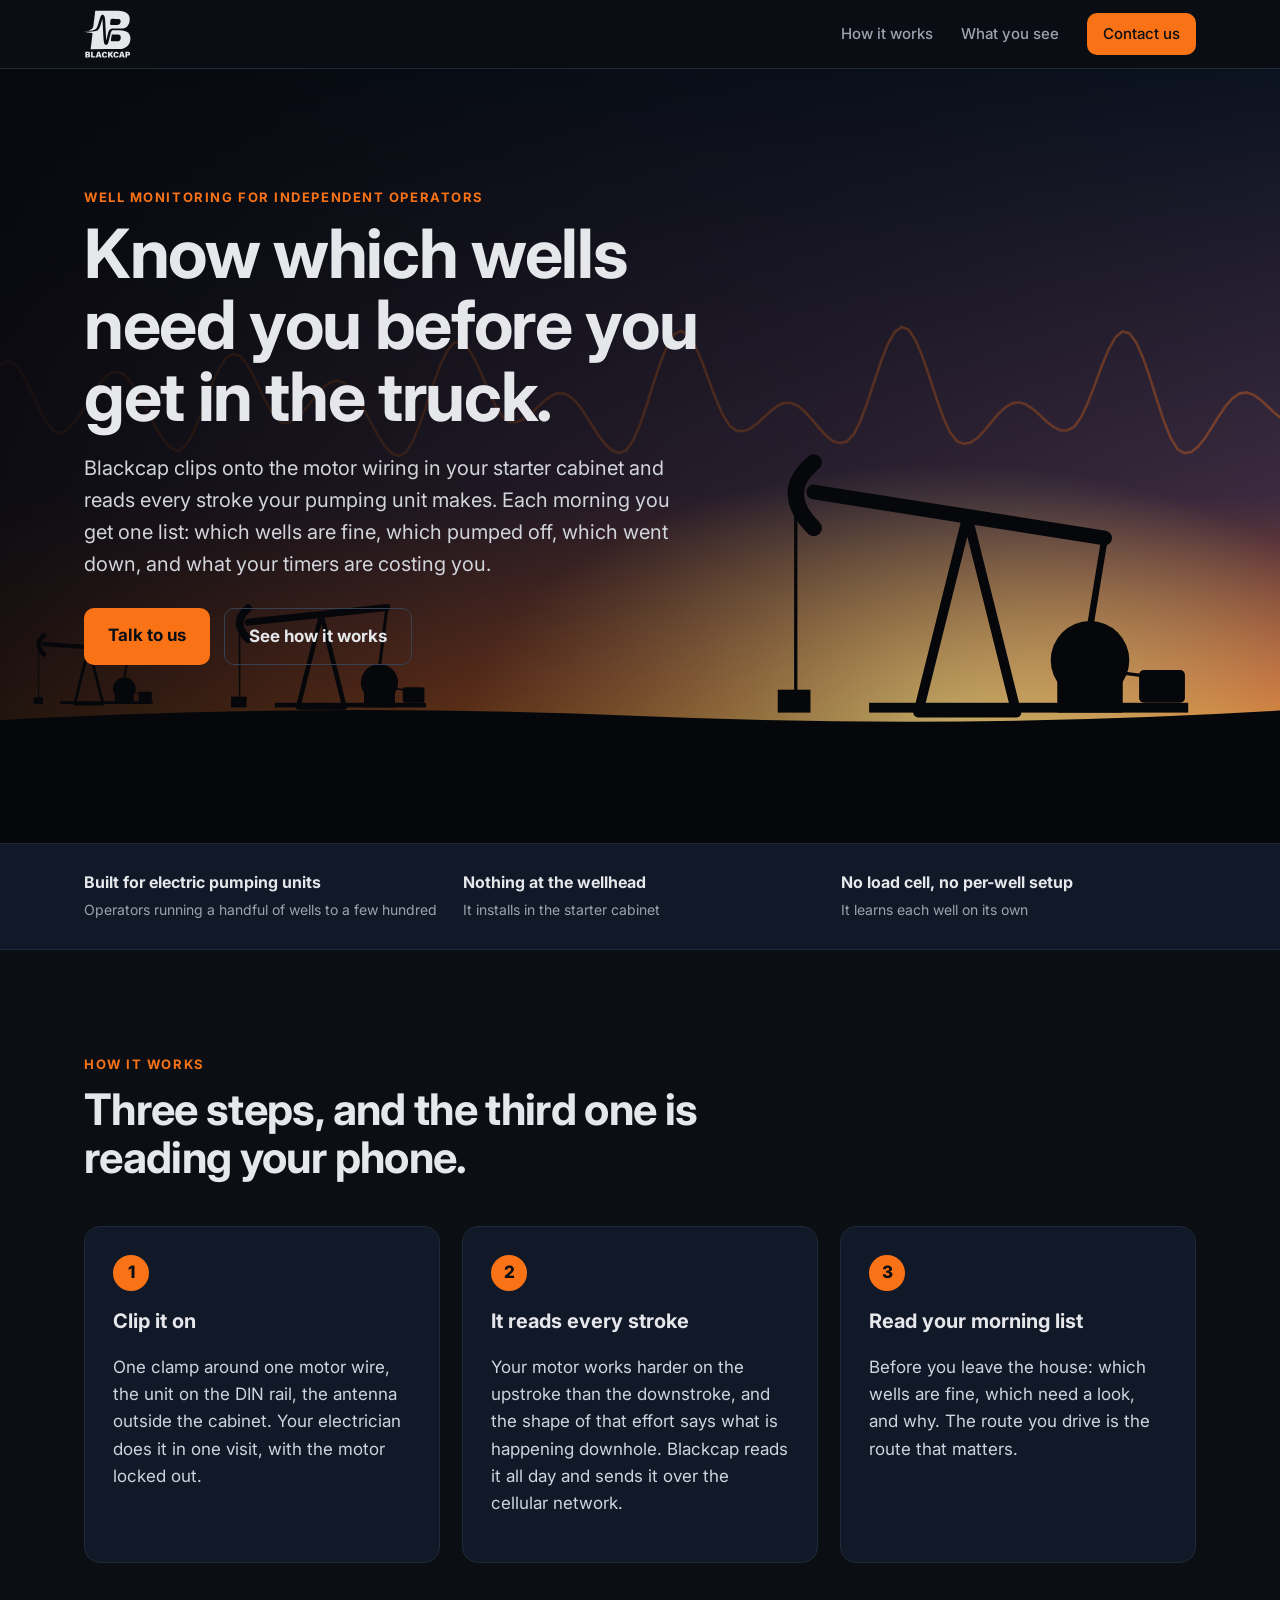
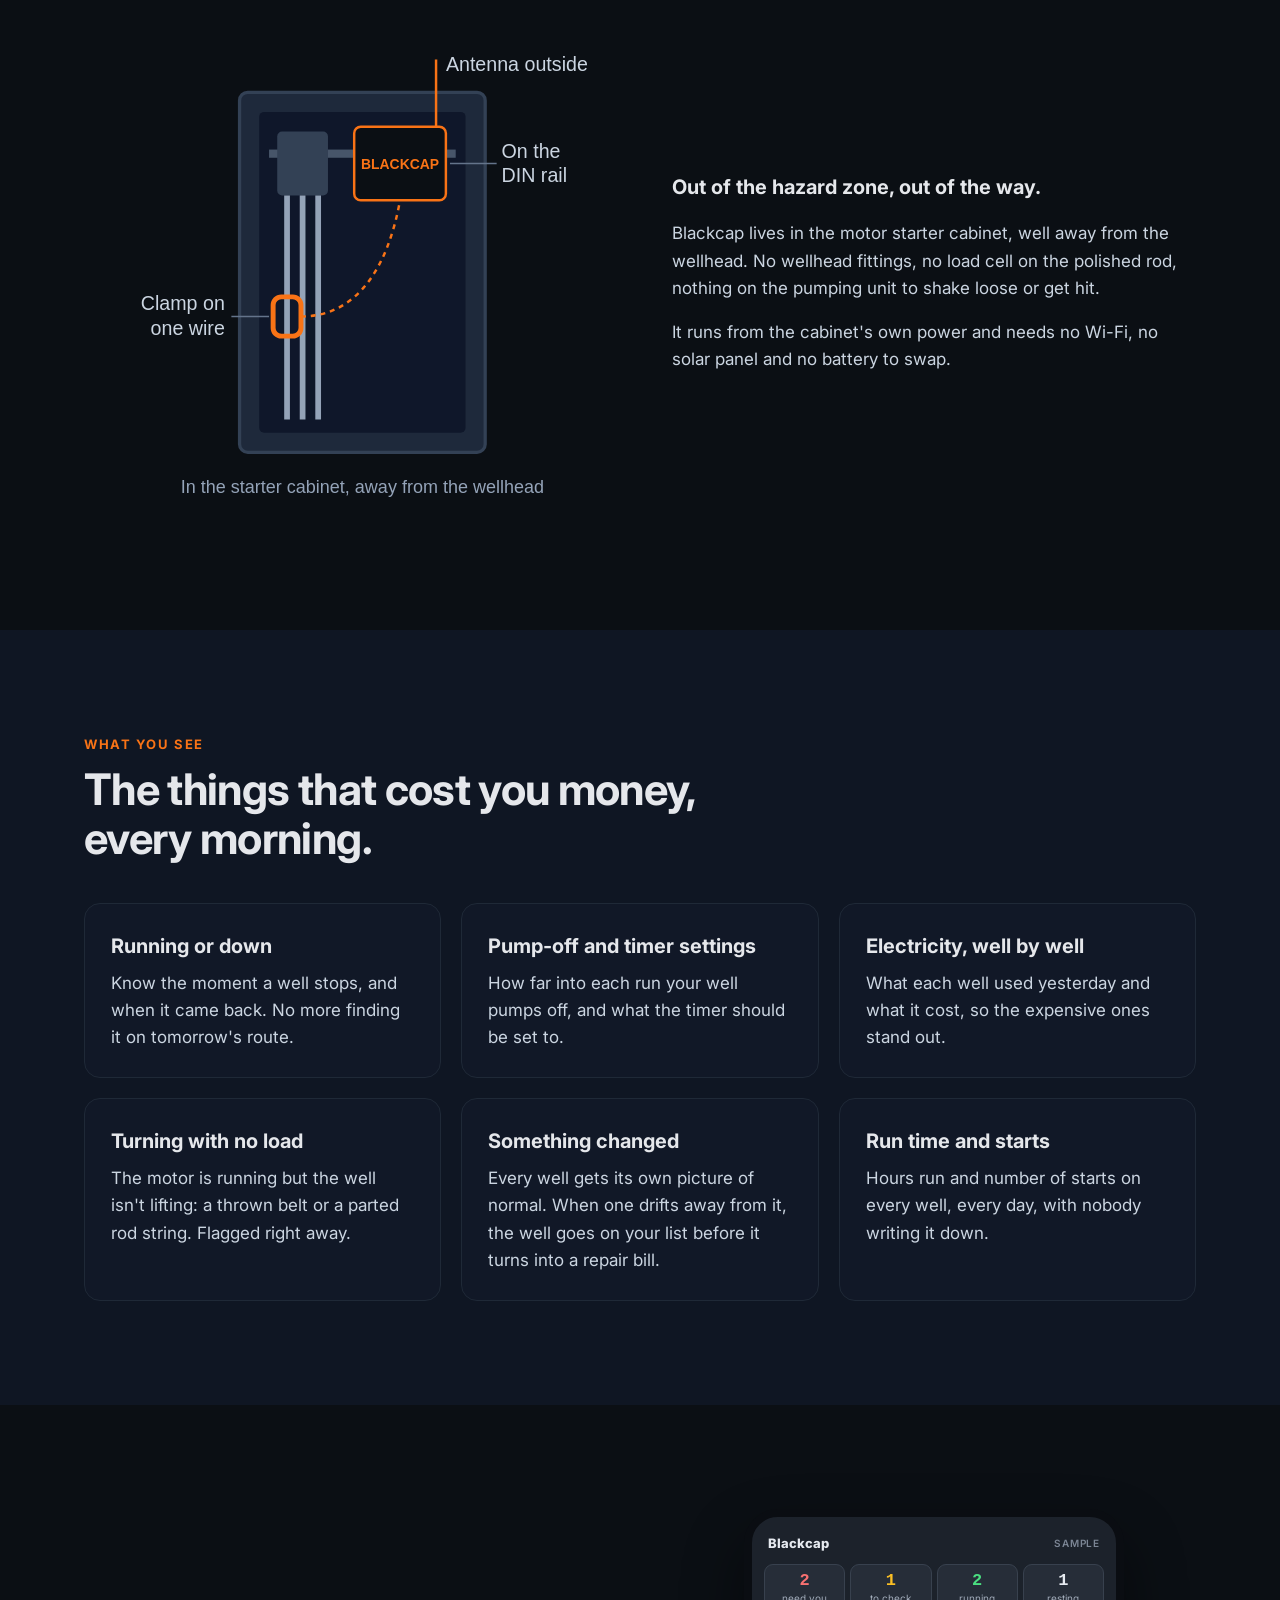
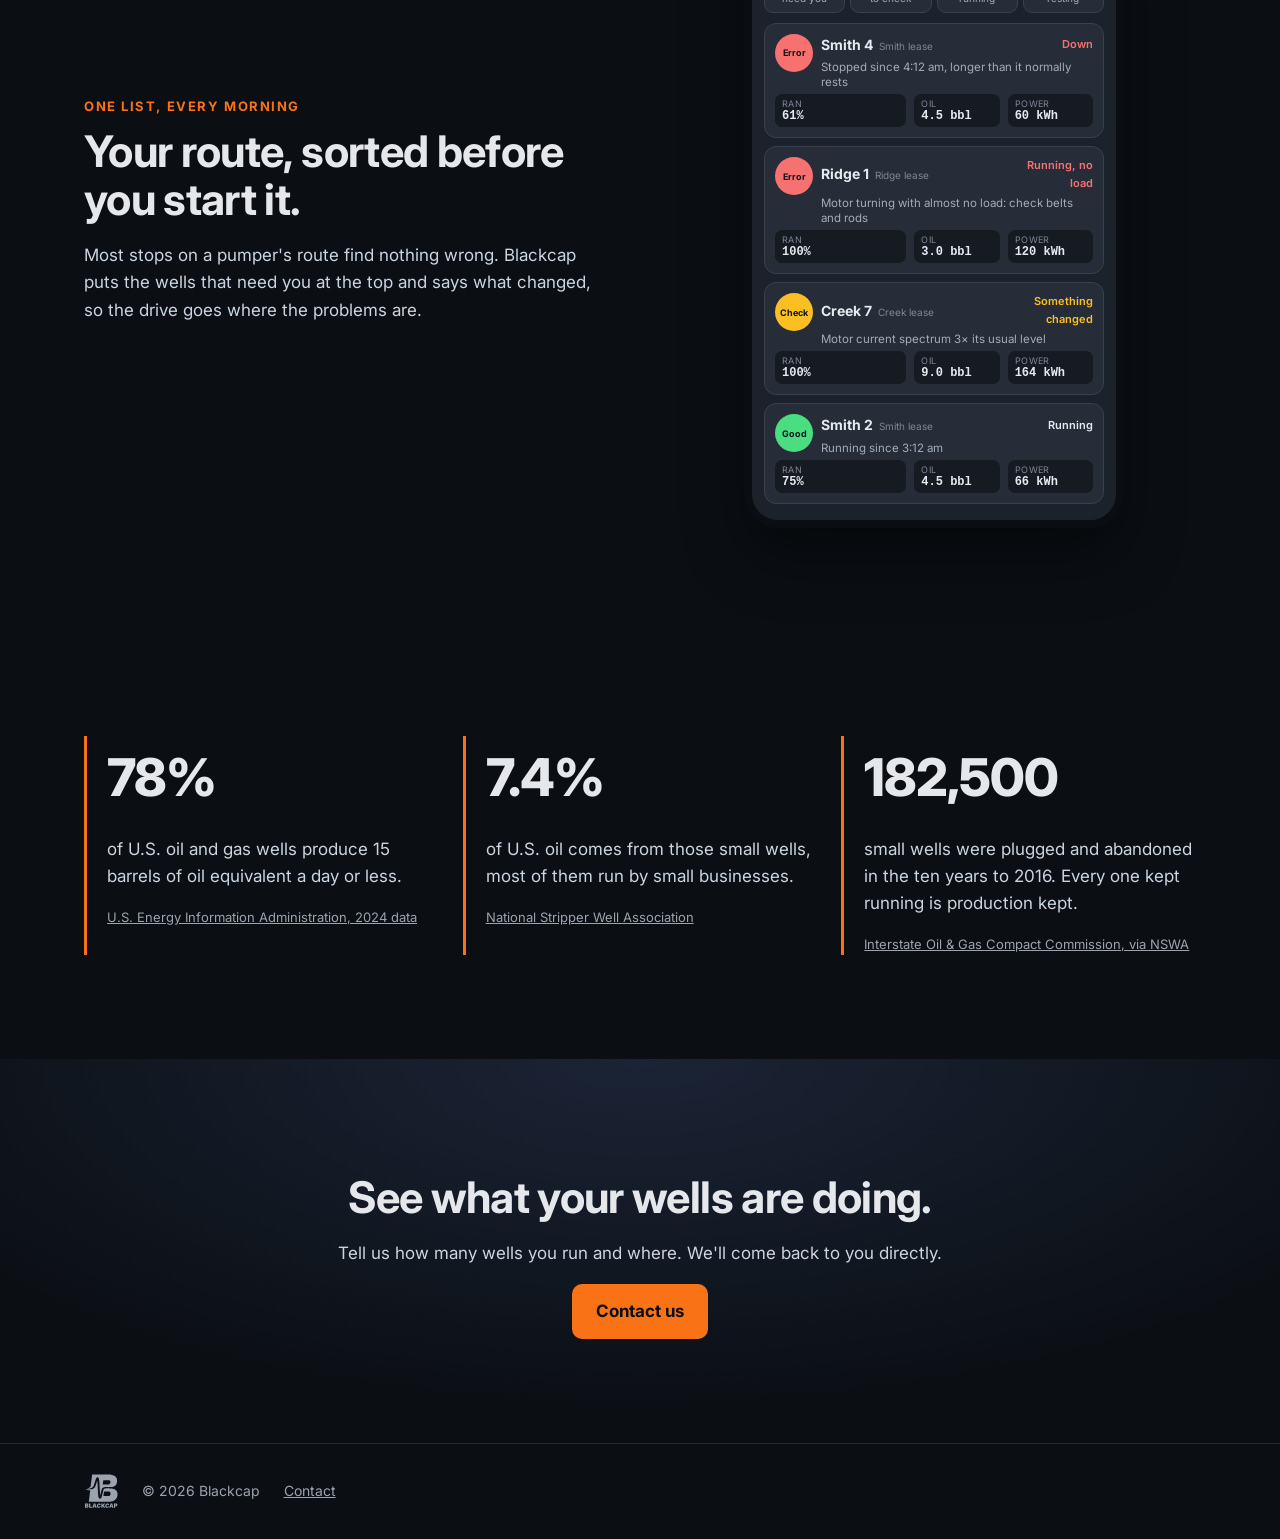
==== index.html @ 9289a64e "Phone layout: morning list drawn as a real phone view of the app, cabinet drawing with readable writ" ====
<!doctype html>
<html lang="en">
<head>
<meta charset="utf-8">
<meta name="viewport" content="width=device-width, initial-scale=1">
<title>Blackcap — know which wells need you before you get in the truck</title>
<meta name="description" content="Blackcap clips onto the motor wiring in your starter cabinet, watches every stroke, and sends you one list each morning: which wells are fine and which need you.">
<link rel="icon" href="img/favicon.svg" type="image/svg+xml">
<link rel="preconnect" href="https://fonts.googleapis.com">
<link rel="preconnect" href="https://fonts.gstatic.com" crossorigin>
<link href="https://fonts.googleapis.com/css2?family=Inter:wght@400;500;600;700;800&display=swap" rel="stylesheet">
<link rel="stylesheet" href="styles.css">
</head>
<body>

<header class="nav">
  <div class="wrap nav-in">
    <a class="brand" href="index.html" aria-label="Blackcap home"><img class="logo" src="img/logo-light.svg" alt="Blackcap"></a>
    <nav>
      <a href="index.html#how">How it works</a>
      <a href="index.html#know">What you see</a>
      <a class="btn btn-small" href="contact.html">Contact us</a>
    </nav>
  </div>
</header>

<main id="top">

<section class="hero">
  <img class="hero-bg" src="img/hero.svg" alt="">
  <div class="wrap hero-in">
    <p class="eyebrow">Well monitoring for independent operators</p>
    <h1>Know which wells need you before you get in the truck.</h1>
    <p class="lede">Blackcap clips onto the motor wiring in your starter cabinet and reads every stroke your pumping unit makes. Each morning you get one list: which wells are fine, which pumped off, which went down, and what your timers are costing you.</p>
    <div class="ctas">
      <a class="btn" href="contact.html">Talk to us</a>
      <a class="btn btn-ghost" href="#how">See how it works</a>
    </div>
  </div>
</section>

<section class="strip">
  <div class="wrap strip-in">
    <div><strong>Built for electric pumping units</strong><span>Operators running a handful of wells to a few hundred</span></div>
    <div><strong>Nothing at the wellhead</strong><span>It installs in the starter cabinet</span></div>
    <div><strong>No load cell, no per-well setup</strong><span>It learns each well on its own</span></div>
  </div>
</section>

<section id="how" class="section">
  <div class="wrap">
    <p class="eyebrow">How it works</p>
    <h2>Three steps, and the third one is reading your phone.</h2>
    <div class="steps">
      <div class="step"><span class="num">1</span><h3>Clip it on</h3><p>One clamp around one motor wire, the unit on the DIN rail, the antenna outside the cabinet. Your electrician does it in one visit, with the motor locked out.</p></div>
      <div class="step"><span class="num">2</span><h3>It reads every stroke</h3><p>Your motor works harder on the upstroke than the downstroke, and the shape of that effort says what is happening downhole. Blackcap reads it all day and sends it over the cellular network.</p></div>
      <div class="step"><span class="num">3</span><h3>Read your morning list</h3><p>Before you leave the house: which wells are fine, which need a look, and why. The route you drive is the route that matters.</p></div>
    </div>
    <div class="split">
      <img src="img/cabinet.svg" alt="Drawing of a motor starter cabinet with the Blackcap unit on the DIN rail and a clamp on one motor wire">
      <div>
        <h3>Out of the hazard zone, out of the way.</h3>
        <p>Blackcap lives in the motor starter cabinet, well away from the wellhead. No wellhead fittings, no load cell on the polished rod, nothing on the pumping unit to shake loose or get hit.</p>
        <p>It runs from the cabinet's own power and needs no Wi-Fi, no solar panel and no battery to swap.</p>
      </div>
    </div>
  </div>
</section>

<section id="know" class="section alt">
  <div class="wrap">
    <p class="eyebrow">What you see</p>
    <h2>The things that cost you money, every morning.</h2>
    <div class="cards">
      <article class="card"><h3>Running or down</h3><p>Know the moment a well stops, and when it came back. No more finding it on tomorrow's route.</p></article>
      <article class="card"><h3>Pump-off and timer settings</h3><p>How far into each run your well pumps off, and what the timer should be set to.</p></article>
      <article class="card"><h3>Electricity, well by well</h3><p>What each well used yesterday and what it cost, so the expensive ones stand out.</p></article>
      <article class="card"><h3>Turning with no load</h3><p>The motor is running but the well isn't lifting: a thrown belt or a parted rod string. Flagged right away.</p></article>
      <article class="card"><h3>Something changed</h3><p>Every well gets its own picture of normal. When one drifts away from it, the well goes on your list before it turns into a repair bill.</p></article>
      <article class="card"><h3>Run time and starts</h3><p>Hours run and number of starts on every well, every day, with nobody writing it down.</p></article>
    </div>
  </div>
</section>

<section class="section">
  <div class="wrap split split-rev">
    <div class="phone" role="img" aria-label="The Blackcap app on a phone: wells that need you first, then the rest">
      <div class="phone-top"><span>Blackcap</span><span class="phone-tag">Sample</span></div>
      <div class="phone-tiles"><span class="bad"><b>2</b>need you</span><span class="warn"><b>1</b>to check</span><span class="good"><b>2</b>running</span><span><b>1</b>resting</span></div>
      <ul class="phone-list">
        <li class="pw bad"><span class="pb">Error</span><span class="pn"><b>Smith 4</b><em>Smith lease</em></span><span class="ps">Down</span>
          <span class="pr">Stopped since 4:12 am, longer than it normally rests</span><span class="pk"><i>Ran</i>61%</span><span class="pk"><i>Oil</i>4.5 bbl</span><span class="pk"><i>Power</i>60 kWh</span></li>
        <li class="pw bad"><span class="pb">Error</span><span class="pn"><b>Ridge 1</b><em>Ridge lease</em></span><span class="ps">Running, no load</span>
          <span class="pr">Motor turning with almost no load: check belts and rods</span><span class="pk"><i>Ran</i>100%</span><span class="pk"><i>Oil</i>3.0 bbl</span><span class="pk"><i>Power</i>120 kWh</span></li>
        <li class="pw warn"><span class="pb">Check</span><span class="pn"><b>Creek 7</b><em>Creek lease</em></span><span class="ps">Something changed</span>
          <span class="pr">Motor current spectrum 3× its usual level</span><span class="pk"><i>Ran</i>100%</span><span class="pk"><i>Oil</i>9.0 bbl</span><span class="pk"><i>Power</i>164 kWh</span></li>
        <li class="pw good"><span class="pb">Good</span><span class="pn"><b>Smith 2</b><em>Smith lease</em></span><span class="ps">Running</span>
          <span class="pr">Running since 3:12 am</span><span class="pk"><i>Ran</i>75%</span><span class="pk"><i>Oil</i>4.5 bbl</span><span class="pk"><i>Power</i>66 kWh</span></li>
      </ul>
    </div>
    <div>
      <p class="eyebrow">One list, every morning</p>
      <h2>Your route, sorted before you start it.</h2>
      <p>Most stops on a pumper's route find nothing wrong. Blackcap puts the wells that need you at the top and says what changed, so the drive goes where the problems are.</p>
    </div>
  </div>
</section>

<section class="section stats">
  <div class="wrap">
    <div class="stat-grid">
      <div class="stat"><span class="big">78%</span><p>of U.S. oil and gas wells produce 15 barrels of oil equivalent a day or less.</p><a class="src" href="https://www.eia.gov/petroleum/wells/">U.S. Energy Information Administration, 2024 data</a></div>
      <div class="stat"><span class="big">7.4%</span><p>of U.S. oil comes from those small wells, most of them run by small businesses.</p><a class="src" href="https://nswa.us/stripper-wells/">National Stripper Well Association</a></div>
      <div class="stat"><span class="big">182,500</span><p>small wells were plugged and abandoned in the ten years to 2016. Every one kept running is production kept.</p><a class="src" href="https://nswa.us/stripper-wells/">Interstate Oil &amp; Gas Compact Commission, via NSWA</a></div>
    </div>
  </div>
</section>

<section class="section cta">
  <div class="wrap cta-in">
    <h2>See what your wells are doing.</h2>
    <p>Tell us how many wells you run and where. We'll come back to you directly.</p>
    <a class="btn" href="contact.html">Contact us</a>
  </div>
</section>

</main>

<footer class="foot">
  <div class="wrap foot-in">
    <img class="logo small" src="img/logo-muted.svg" alt="">
    <span>© 2026 Blackcap</span>
    <a href="contact.html">Contact</a>
  </div>
</footer>

</body>
</html>
---- styles.css ----
:root {
  --bg: #0b0f14; --panel: #111827; --alt: #0f1623; --line: #1f2937;
  --text: #e5e7eb; --muted: #9ca3af; --accent: #f97316; --accent-ink: #0b0f14;
  --max: 1160px;
}
* { box-sizing: border-box; }
html { scroll-behavior: smooth; }
body { margin: 0; background: var(--bg); color: var(--text); font: 17px/1.6 Inter, system-ui, sans-serif; }
img { max-width: 100%; display: block; }
a { color: inherit; }
.wrap { max-width: var(--max); margin: 0 auto; padding: 0 24px; }

.nav { position: sticky; top: 0; z-index: 10; background: rgba(11, 15, 20, 0.85); backdrop-filter: blur(8px); border-bottom: 1px solid var(--line); }
.nav-in { display: flex; align-items: center; justify-content: space-between; height: 68px; }
.nav nav { display: flex; gap: 28px; align-items: center; }
.nav nav a { text-decoration: none; color: var(--muted); font-weight: 500; font-size: 15px; }
.nav nav a:hover { color: var(--text); }
.logo { display: block; height: 48px; width: auto; }
.logo.small { height: 34px; }

.btn { display: inline-block; background: var(--accent); color: var(--accent-ink) !important; font-weight: 700; text-decoration: none;
  padding: 14px 24px; border-radius: 10px; transition: transform .1s ease, filter .1s ease; }
.btn:hover { filter: brightness(1.08); transform: translateY(-1px); }
.btn-small { padding: 9px 16px; font-size: 14px; }
.btn-ghost { background: transparent; color: var(--text) !important; border: 1px solid #374151; }

.hero { position: relative; min-height: min(86vh, 780px); display: flex; align-items: center; overflow: hidden; }
.hero-bg { position: absolute; inset: 0; width: 100%; height: 100%; object-fit: cover; }
.hero::after { content: ""; position: absolute; inset: 0; background: linear-gradient(90deg, rgba(5, 7, 10, .85) 0%, rgba(5, 7, 10, .35) 60%, rgba(5, 7, 10, 0) 100%); }
.hero-in { position: relative; z-index: 1; width: 100%; padding-top: 60px; padding-bottom: 120px; }
.hero h1 { font-size: clamp(38px, 5.6vw, 68px); line-height: 1.05; letter-spacing: -0.02em; max-width: 14ch; margin: 10px 0 20px; }
.lede { font-size: clamp(17px, 1.6vw, 20px); color: #d1d5db; max-width: 46ch; }
.ctas { display: flex; gap: 14px; margin-top: 28px; flex-wrap: wrap; }
.eyebrow { color: var(--accent); text-transform: uppercase; letter-spacing: .12em; font-size: 13px; font-weight: 700; margin: 0; }

.strip { border-top: 1px solid var(--line); border-bottom: 1px solid var(--line); background: var(--panel); }
.strip-in { display: grid; grid-template-columns: repeat(3, 1fr); gap: 24px; padding-top: 26px; padding-bottom: 26px; }
.strip strong { display: block; font-size: 16px; }
.strip span { color: var(--muted); font-size: 14px; }

.section { padding: 104px 0; }
.split-rev .phone { order: 2; }
.section.alt { background: var(--alt); }
h2 { font-size: clamp(30px, 3.4vw, 44px); line-height: 1.12; letter-spacing: -0.015em; margin: 10px 0 18px; max-width: 22ch; }
h3 { font-size: 20px; margin: 0 0 8px; }
p { color: #cbd5e1; }

.steps { display: grid; grid-template-columns: repeat(3, 1fr); gap: 22px; margin: 44px 0 72px; }
.step { background: var(--panel); border: 1px solid var(--line); border-radius: 16px; padding: 28px; }
.num { display: inline-grid; place-items: center; width: 36px; height: 36px; border-radius: 50%; background: var(--accent); color: var(--accent-ink); font-weight: 800; margin-bottom: 14px; }

.split { display: grid; grid-template-columns: 1fr 1fr; gap: 64px; align-items: center; }
.split-rev img { order: 2; }
.split img { border-radius: 16px; }

.cards { display: grid; grid-template-columns: repeat(3, 1fr); gap: 20px; margin-top: 40px; }
.card { background: var(--panel); border: 1px solid var(--line); border-radius: 16px; padding: 26px; }
.card p { margin: 0; }
.card-pilot { border-style: dashed; border-color: #f9731655; }
.card-pilot h3 { color: var(--accent); }

.stat-grid { display: grid; grid-template-columns: repeat(3, 1fr); gap: 24px; }
.stat { border-left: 3px solid var(--accent); padding-left: 20px; }
.big { font-size: 52px; font-weight: 800; letter-spacing: -0.02em; }
.src { display: block; font-size: 13px; color: var(--muted); }
.narrow { max-width: 760px; }
.narrow h2 { max-width: none; }
.fine { font-size: 14px; color: var(--muted); }


.foot { border-top: 1px solid var(--line); padding: 30px 0; }
.foot-in { display: flex; align-items: center; gap: 24px; color: var(--muted); font-size: 14px; }
.foot-in a { color: var(--muted); }

@media (max-width: 860px) {
  .nav nav a:not(.btn) { display: none; }
  .strip-in, .steps, .cards, .stat-grid, .split { grid-template-columns: 1fr; }
  .split { gap: 32px; }
  .split-rev img { order: 0; }
  .section { padding: 52px 0; }
  .split-rev .phone { order: 0; }
  .hero { flex-direction: column; align-items: stretch; min-height: 0; background: #0b1220; }
  .hero::after { display: none; }
  .hero-in { padding-top: 40px; padding-bottom: 8px; }
  .hero-bg { position: relative; order: 2; height: 260px; object-position: 70% 100%; }
}

.cta { text-align: center; background: radial-gradient(1200px 500px at 50% 0%, #1b2436 0%, var(--bg) 70%); }
.cta-in { max-width: 760px; }
.cta h2 { margin-left: auto; margin-right: auto; }
.ticks { list-style: none; padding: 0; margin: 24px 0 0; }
.ticks li { padding-left: 32px; position: relative; margin: 12px 0; color: #d1d5db; }
.ticks li::before { content: ""; position: absolute; left: 0; top: 7px; width: 16px; height: 9px; border-left: 3px solid var(--accent); border-bottom: 3px solid var(--accent); transform: rotate(-45deg); }
.contact { min-height: 70vh; }
.contact-in { display: grid; grid-template-columns: 1.3fr 1fr; gap: 64px; align-items: start; }
.page-h { font-size: clamp(34px, 4.4vw, 54px); line-height: 1.08; letter-spacing: -0.02em; margin: 10px 0 18px; }
.contact-card { background: var(--panel); border: 1px solid var(--line); border-radius: 16px; padding: 32px; }
.big-link { display: block; font-size: 24px; font-weight: 700; color: var(--accent); text-decoration: none; margin: 4px 0 8px; }
@media (max-width: 860px) { .contact-in { grid-template-columns: 1fr; gap: 32px; } }

.enquiry { display: grid; gap: 16px; }
.enquiry .row { display: grid; grid-template-columns: 1fr 1fr; gap: 16px; }
.enquiry label { display: grid; gap: 6px; }
.enquiry label > span { font-size: 13px; font-weight: 600; color: var(--muted); }
.enquiry label > span em { font-style: normal; font-weight: 400; opacity: .7; }
.enquiry input, .enquiry select, .enquiry textarea { font: inherit; font-size: 16px; color: var(--text); background: var(--bg); border: 1px solid #374151; border-radius: 10px; padding: 11px 13px; width: 100%; }
.enquiry textarea { resize: vertical; }
.enquiry input:focus, .enquiry select:focus, .enquiry textarea:focus { outline: none; border-color: var(--accent); }
.enquiry button { justify-self: start; border: 0; cursor: pointer; font: inherit; font-weight: 700; }
.enquiry .hp { position: absolute; left: -9999px; }
@media (max-width: 520px) { .enquiry .row { grid-template-columns: 1fr; } }

/* the app on a phone, drawn in the page so its writing stays readable at any width */
.phone { width: 100%; max-width: 380px; justify-self: center; background: #1c222b; border: 8px solid #0a0d12; border-radius: 34px;
  padding: 14px 12px 16px; box-shadow: 0 30px 60px rgba(0, 0, 0, .45); font-size: 13px; color: #e6eaf0; }
.phone-top { display: flex; justify-content: space-between; align-items: center; font-weight: 800; padding: 2px 4px 10px; }
.phone-tag { font-size: 10px; font-weight: 600; color: #7c8695; text-transform: uppercase; letter-spacing: .08em; }
.phone-tiles { display: grid; grid-template-columns: repeat(4, 1fr); gap: 5px; margin-bottom: 10px; }
.phone-tiles span { background: #262d38; border: 1px solid #38414e; border-radius: 9px; padding: 6px 2px; text-align: center; font-size: 10px; color: #a2acba; }
.phone-tiles b { display: block; font: 600 17px ui-monospace, Menlo, monospace; color: #e6eaf0; }
.phone-tiles .bad b { color: #f87171; } .phone-tiles .warn b { color: #fbbf24; } .phone-tiles .good b { color: #4ade80; }
.phone-list { list-style: none; margin: 0; padding: 0; display: grid; gap: 8px; }
.pw { display: grid; grid-template-columns: 38px repeat(3, 1fr); gap: 4px 8px; background: #262d38; border: 1px solid #38414e; border-radius: 12px; padding: 10px;
  grid-template-areas: "b n n s" "b r r r" "k1 k1 k2 k3"; align-items: center; }
.pb { grid-area: b; width: 38px; height: 38px; border-radius: 50%; display: grid; place-items: center; font: 700 9px Inter, sans-serif; color: #10141a; align-self: start; }
.pw.bad .pb { background: #f87171; } .pw.warn .pb { background: #fbbf24; } .pw.good .pb { background: #4ade80; }
.pn { grid-area: n; } .pn b { font-size: 14px; } .pn em { font-style: normal; font-size: 10px; color: #7c8695; margin-left: 6px; }
.ps { grid-area: s; text-align: right; font-size: 11px; font-weight: 600; }
.pw.bad .ps { color: #f87171; } .pw.warn .ps { color: #fbbf24; } .pw.good .ps { color: #e6eaf0; }
.pr { grid-area: r; font-size: 11.5px; color: #a2acba; line-height: 1.3; }
.pk { background: #161b22; border-radius: 7px; padding: 4px 7px; font: 600 12px ui-monospace, Menlo, monospace; }
.pk:nth-of-type(5) { grid-area: k1; } .pk:nth-of-type(6) { grid-area: k2; } .pk:nth-of-type(7) { grid-area: k3; }
.pk i { display: block; font: 400 9px Inter, sans-serif; color: #7c8695; text-transform: uppercase; letter-spacing: .05em; }

@media (max-width: 520px) {
  .wrap { padding-left: 18px; padding-right: 18px; }
  .ctas { gap: 10px; }
  .ctas .btn { padding: 12px 18px; font-size: 15px; }
  h2 { font-size: 28px; }
  .step, .card { padding: 20px; }
  .steps { margin: 28px 0 44px; gap: 14px; }
  .cards { gap: 12px; margin-top: 28px; }
  .big { font-size: 44px; }
  .phone { border-width: 6px; border-radius: 28px; padding: 12px 10px 14px; }
  .contact-card { padding: 20px 16px; }
}
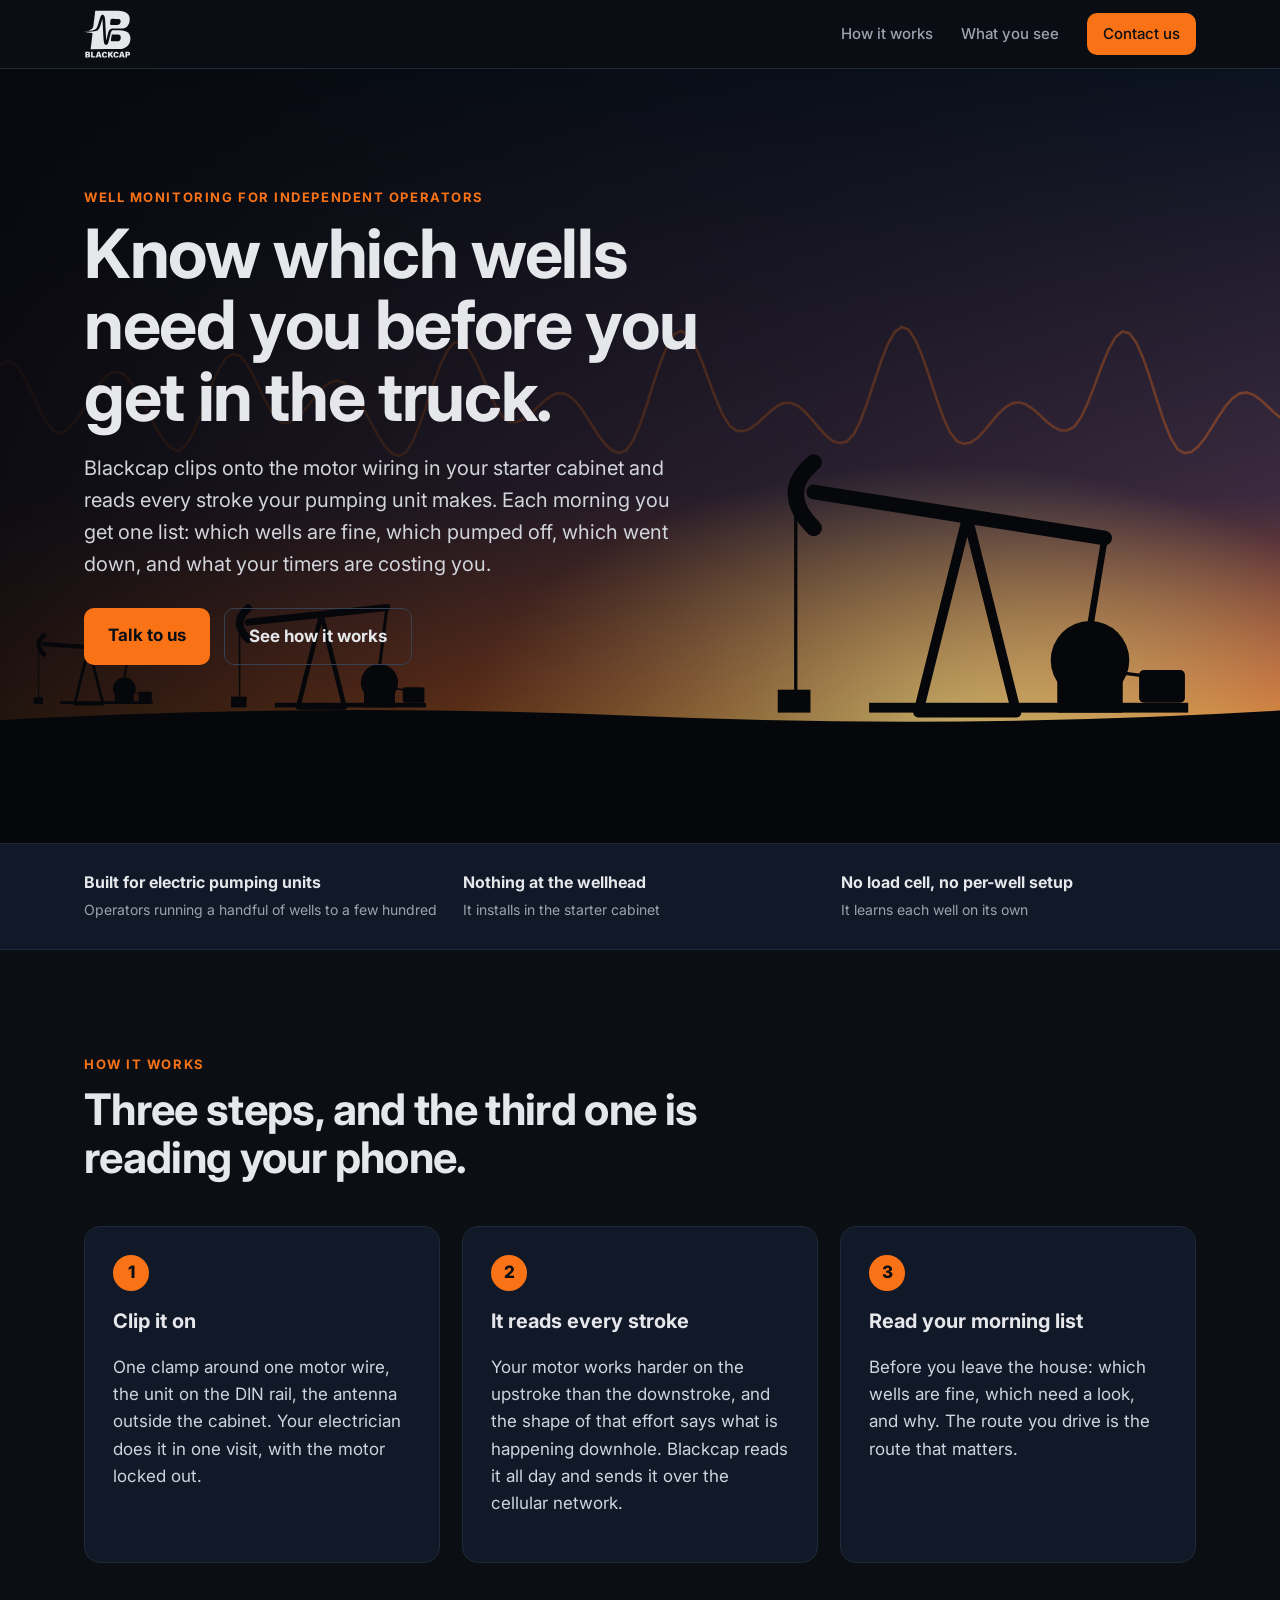
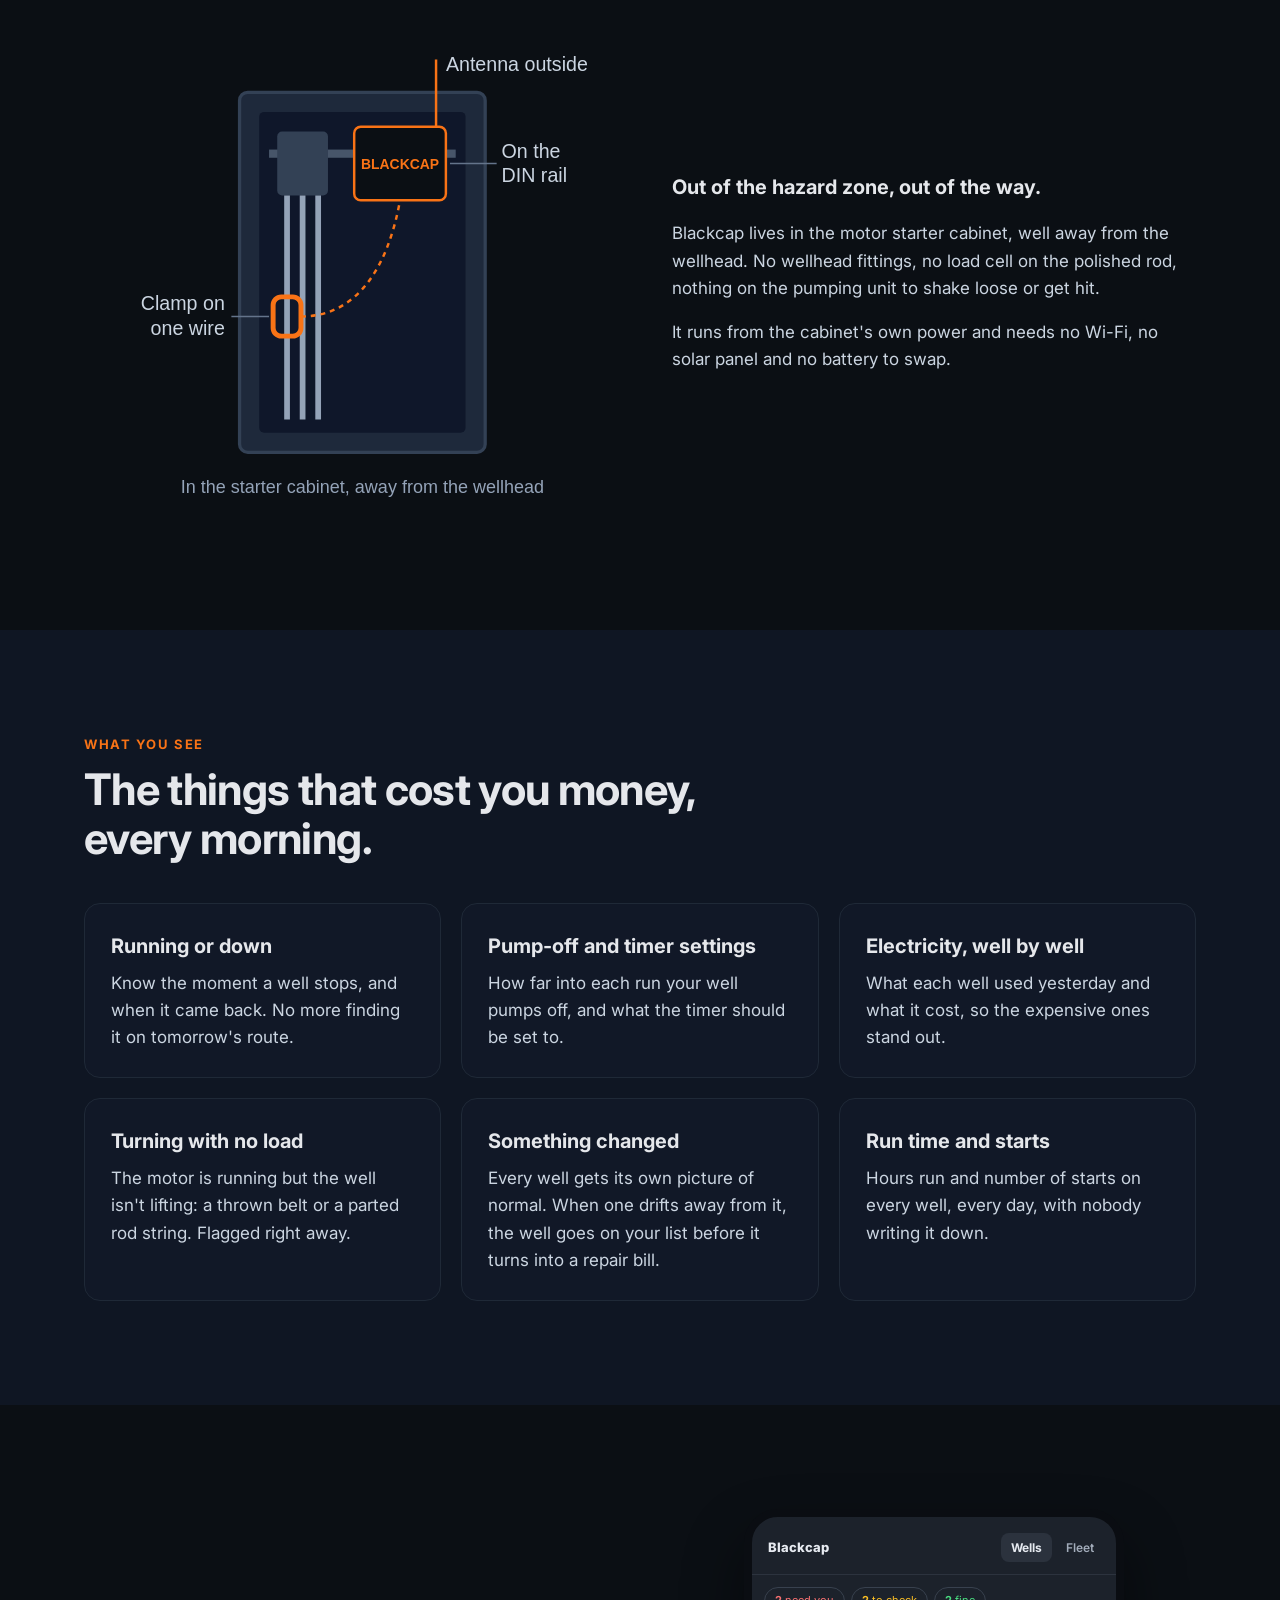
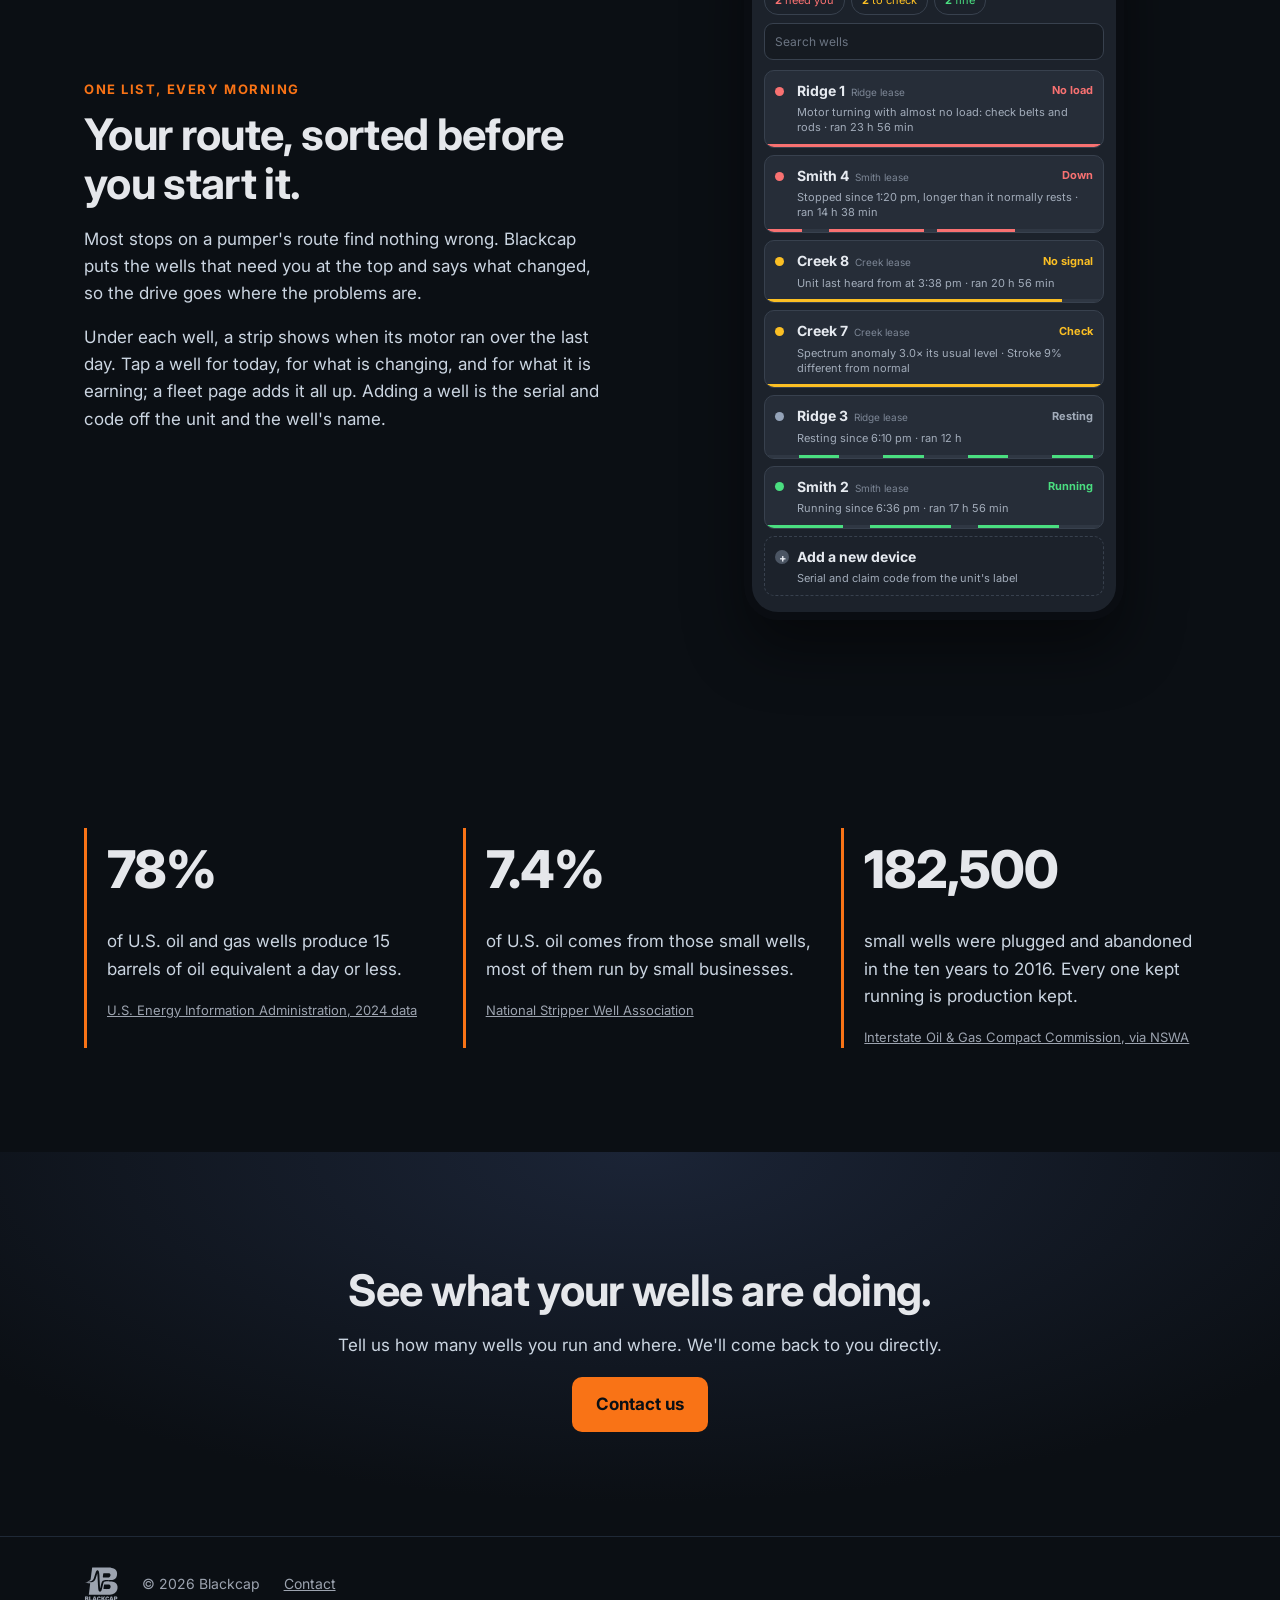
==== commit ed15e17c: "Phone picture redrawn as the current app: well list with run strips, counts, search, add-a-device ti" ====
--- a/index.html
+++ b/index.html
@@ -84,24 +84,31 @@
 
 <section class="section">
   <div class="wrap split split-rev">
-    <div class="phone" role="img" aria-label="The Blackcap app on a phone: wells that need you first, then the rest">
-      <div class="phone-top"><span>Blackcap</span><span class="phone-tag">Sample</span></div>
-      <div class="phone-tiles"><span class="bad"><b>2</b>need you</span><span class="warn"><b>1</b>to check</span><span class="good"><b>2</b>running</span><span><b>1</b>resting</span></div>
+    <div class="phone" role="img" aria-label="The Blackcap app on a phone: the wells that need you first, each with why and when it ran today">
+      <div class="phone-top"><span class="pt-brand">Blackcap</span><span class="pt-tabs"><b>Wells</b><span>Fleet</span></span></div>
+      <div class="phone-counts"><span class="bad"><b>2</b> need you</span><span class="warn"><b>2</b> to check</span><span class="good"><b>2</b> fine</span></div>
+      <div class="phone-search">Search wells</div>
       <ul class="phone-list">
-        <li class="pw bad"><span class="pb">Error</span><span class="pn"><b>Smith 4</b><em>Smith lease</em></span><span class="ps">Down</span>
-          <span class="pr">Stopped since 4:12 am, longer than it normally rests</span><span class="pk"><i>Ran</i>61%</span><span class="pk"><i>Oil</i>4.5 bbl</span><span class="pk"><i>Power</i>60 kWh</span></li>
-        <li class="pw bad"><span class="pb">Error</span><span class="pn"><b>Ridge 1</b><em>Ridge lease</em></span><span class="ps">Running, no load</span>
-          <span class="pr">Motor turning with almost no load: check belts and rods</span><span class="pk"><i>Ran</i>100%</span><span class="pk"><i>Oil</i>3.0 bbl</span><span class="pk"><i>Power</i>120 kWh</span></li>
-        <li class="pw warn"><span class="pb">Check</span><span class="pn"><b>Creek 7</b><em>Creek lease</em></span><span class="ps">Something changed</span>
-          <span class="pr">Motor current spectrum 3× its usual level</span><span class="pk"><i>Ran</i>100%</span><span class="pk"><i>Oil</i>9.0 bbl</span><span class="pk"><i>Power</i>164 kWh</span></li>
-        <li class="pw good"><span class="pb">Good</span><span class="pn"><b>Smith 2</b><em>Smith lease</em></span><span class="ps">Running</span>
-          <span class="pr">Running since 3:12 am</span><span class="pk"><i>Ran</i>75%</span><span class="pk"><i>Oil</i>4.5 bbl</span><span class="pk"><i>Power</i>66 kWh</span></li>
+        <li class="pw bad"><span class="pd"></span><span class="pn"><b>Ridge 1</b><em>Ridge lease</em></span><span class="ps">No load</span>
+          <span class="pr">Motor turning with almost no load: check belts and rods · ran 23 h 56 min</span><span class="pst"><i style="left:0%;width:100%;background:#f87171"></i></span></li>
+        <li class="pw bad"><span class="pd"></span><span class="pn"><b>Smith 4</b><em>Smith lease</em></span><span class="ps">Down</span>
+          <span class="pr">Stopped since 1:20 pm, longer than it normally rests · ran 14 h 38 min</span><span class="pst"><i style="left:0%;width:11%;background:#f87171"></i><i style="left:19%;width:28%;background:#f87171"></i><i style="left:51%;width:23%;background:#f87171"></i></span></li>
+        <li class="pw warn"><span class="pd"></span><span class="pn"><b>Creek 8</b><em>Creek lease</em></span><span class="ps">No signal</span>
+          <span class="pr">Unit last heard from at 3:38 pm · ran 20 h 56 min</span><span class="pst"><i style="left:0%;width:88%;background:#fbbf24"></i></span></li>
+        <li class="pw warn"><span class="pd"></span><span class="pn"><b>Creek 7</b><em>Creek lease</em></span><span class="ps">Check</span>
+          <span class="pr">Spectrum anomaly 3.0× its usual level · Stroke 9% different from normal</span><span class="pst"><i style="left:0%;width:100%;background:#fbbf24"></i></span></li>
+        <li class="pw rest"><span class="pd"></span><span class="pn"><b>Ridge 3</b><em>Ridge lease</em></span><span class="ps">Resting</span>
+          <span class="pr">Resting since 6:10 pm · ran 12 h</span><span class="pst"><i style="left:10%;width:12%;background:#4ade80"></i><i style="left:35%;width:12%;background:#4ade80"></i><i style="left:60%;width:12%;background:#4ade80"></i><i style="left:85%;width:12%;background:#4ade80"></i></span></li>
+        <li class="pw good"><span class="pd"></span><span class="pn"><b>Smith 2</b><em>Smith lease</em></span><span class="ps">Running</span>
+          <span class="pr">Running since 6:36 pm · ran 17 h 56 min</span><span class="pst"><i style="left:0%;width:23%;background:#4ade80"></i><i style="left:31%;width:24%;background:#4ade80"></i><i style="left:63%;width:24%;background:#4ade80"></i></span></li>
+        <li class="pw add"><span class="pd">+</span><span class="pn"><b>Add a new device</b></span><span class="pr">Serial and claim code from the unit's label</span></li>
       </ul>
     </div>
     <div>
       <p class="eyebrow">One list, every morning</p>
       <h2>Your route, sorted before you start it.</h2>
       <p>Most stops on a pumper's route find nothing wrong. Blackcap puts the wells that need you at the top and says what changed, so the drive goes where the problems are.</p>
+      <p>Under each well, a strip shows when its motor ran over the last day. Tap a well for today, for what is changing, and for what it is earning; a fleet page adds it all up. Adding a well is the serial and code off the unit and the well's name.</p>
     </div>
   </div>
 </section>
--- a/styles.css
+++ b/styles.css
@@ -113,24 +113,27 @@
 /* the app on a phone, drawn in the page so its writing stays readable at any width */
 .phone { width: 100%; max-width: 380px; justify-self: center; background: #1c222b; border: 8px solid #0a0d12; border-radius: 34px;
   padding: 14px 12px 16px; box-shadow: 0 30px 60px rgba(0, 0, 0, .45); font-size: 13px; color: #e6eaf0; }
-.phone-top { display: flex; justify-content: space-between; align-items: center; font-weight: 800; padding: 2px 4px 10px; }
-.phone-tag { font-size: 10px; font-weight: 600; color: #7c8695; text-transform: uppercase; letter-spacing: .08em; }
-.phone-tiles { display: grid; grid-template-columns: repeat(4, 1fr); gap: 5px; margin-bottom: 10px; }
-.phone-tiles span { background: #262d38; border: 1px solid #38414e; border-radius: 9px; padding: 6px 2px; text-align: center; font-size: 10px; color: #a2acba; }
-.phone-tiles b { display: block; font: 600 17px ui-monospace, Menlo, monospace; color: #e6eaf0; }
-.phone-tiles .bad b { color: #f87171; } .phone-tiles .warn b { color: #fbbf24; } .phone-tiles .good b { color: #4ade80; }
-.phone-list { list-style: none; margin: 0; padding: 0; display: grid; gap: 8px; }
-.pw { display: grid; grid-template-columns: 38px repeat(3, 1fr); gap: 4px 8px; background: #262d38; border: 1px solid #38414e; border-radius: 12px; padding: 10px;
-  grid-template-areas: "b n n s" "b r r r" "k1 k1 k2 k3"; align-items: center; }
-.pb { grid-area: b; width: 38px; height: 38px; border-radius: 50%; display: grid; place-items: center; font: 700 9px Inter, sans-serif; color: #10141a; align-self: start; }
-.pw.bad .pb { background: #f87171; } .pw.warn .pb { background: #fbbf24; } .pw.good .pb { background: #4ade80; }
-.pn { grid-area: n; } .pn b { font-size: 14px; } .pn em { font-style: normal; font-size: 10px; color: #7c8695; margin-left: 6px; }
-.ps { grid-area: s; text-align: right; font-size: 11px; font-weight: 600; }
-.pw.bad .ps { color: #f87171; } .pw.warn .ps { color: #fbbf24; } .pw.good .ps { color: #e6eaf0; }
-.pr { grid-area: r; font-size: 11.5px; color: #a2acba; line-height: 1.3; }
-.pk { background: #161b22; border-radius: 7px; padding: 4px 7px; font: 600 12px ui-monospace, Menlo, monospace; }
-.pk:nth-of-type(5) { grid-area: k1; } .pk:nth-of-type(6) { grid-area: k2; } .pk:nth-of-type(7) { grid-area: k3; }
-.pk i { display: block; font: 400 9px Inter, sans-serif; color: #7c8695; text-transform: uppercase; letter-spacing: .05em; }
+.phone-top { display: flex; justify-content: space-between; align-items: center; padding: 2px 4px 12px; border-bottom: 1px solid #2c333e; margin: 0 -12px 12px; padding-left: 16px; padding-right: 12px; }
+.pt-brand { font-weight: 800; }
+.pt-tabs { display: flex; gap: 4px; font-size: 12px; color: #a2acba; font-weight: 600; }
+.pt-tabs > * { padding: 5px 10px; border-radius: 8px; } .pt-tabs b { background: #2b323d; color: #e6eaf0; }
+.phone-counts { display: flex; gap: 6px; margin-bottom: 8px; flex-wrap: wrap; }
+.phone-counts span { border: 1px solid #38414e; border-radius: 999px; padding: 4px 10px; font-size: 11px; color: #a2acba; }
+.phone-counts b { font-weight: 700; } .phone-counts .bad { color: #f87171; } .phone-counts .warn { color: #fbbf24; } .phone-counts .good { color: #4ade80; }
+.phone-search { background: #161b22; border: 1px solid #38414e; border-radius: 9px; padding: 8px 10px; font-size: 12px; color: #6b7482; margin-bottom: 10px; }
+.phone-list { list-style: none; margin: 0; padding: 0; display: grid; gap: 7px; }
+.pw { position: relative; display: grid; grid-template-columns: 14px 1fr auto; gap: 3px 8px; background: #262d38; border: 1px solid #38414e;
+  border-radius: 10px; padding: 9px 10px 12px; overflow: hidden; grid-template-areas: "d n s" ". r r"; align-items: center; }
+.pd { grid-area: d; width: 9px; height: 9px; border-radius: 50%; background: #4b5563; }
+.pw.bad .pd { background: #f87171; } .pw.warn .pd { background: #fbbf24; } .pw.good .pd { background: #4ade80; } .pw.rest .pd { background: #94a3b8; }
+.pn { grid-area: n; min-width: 0; } .pn b { font-size: 14px; } .pn em { font-style: normal; font-size: 10px; color: #7c8695; margin-left: 6px; }
+.ps { grid-area: s; text-align: right; font-size: 11px; font-weight: 700; }
+.pw.bad .ps { color: #f87171; } .pw.warn .ps { color: #fbbf24; } .pw.good .ps { color: #4ade80; } .pw.rest .ps { color: #a2acba; }
+.pr { grid-area: r; font-size: 11px; color: #a2acba; line-height: 1.35; }
+.pst { position: absolute; left: 0; right: 0; bottom: 0; height: 3px; background: #2f3743; }
+.pst i { position: absolute; top: 0; bottom: 0; }
+.pw.add { border-style: dashed; background: transparent; padding-bottom: 9px; }
+.pw.add .pd { width: 14px; height: 14px; display: grid; place-items: center; font-size: 11px; font-weight: 700; color: #e6eaf0; background: #4b5563; }
 
 @media (max-width: 520px) {
   .wrap { padding-left: 18px; padding-right: 18px; }
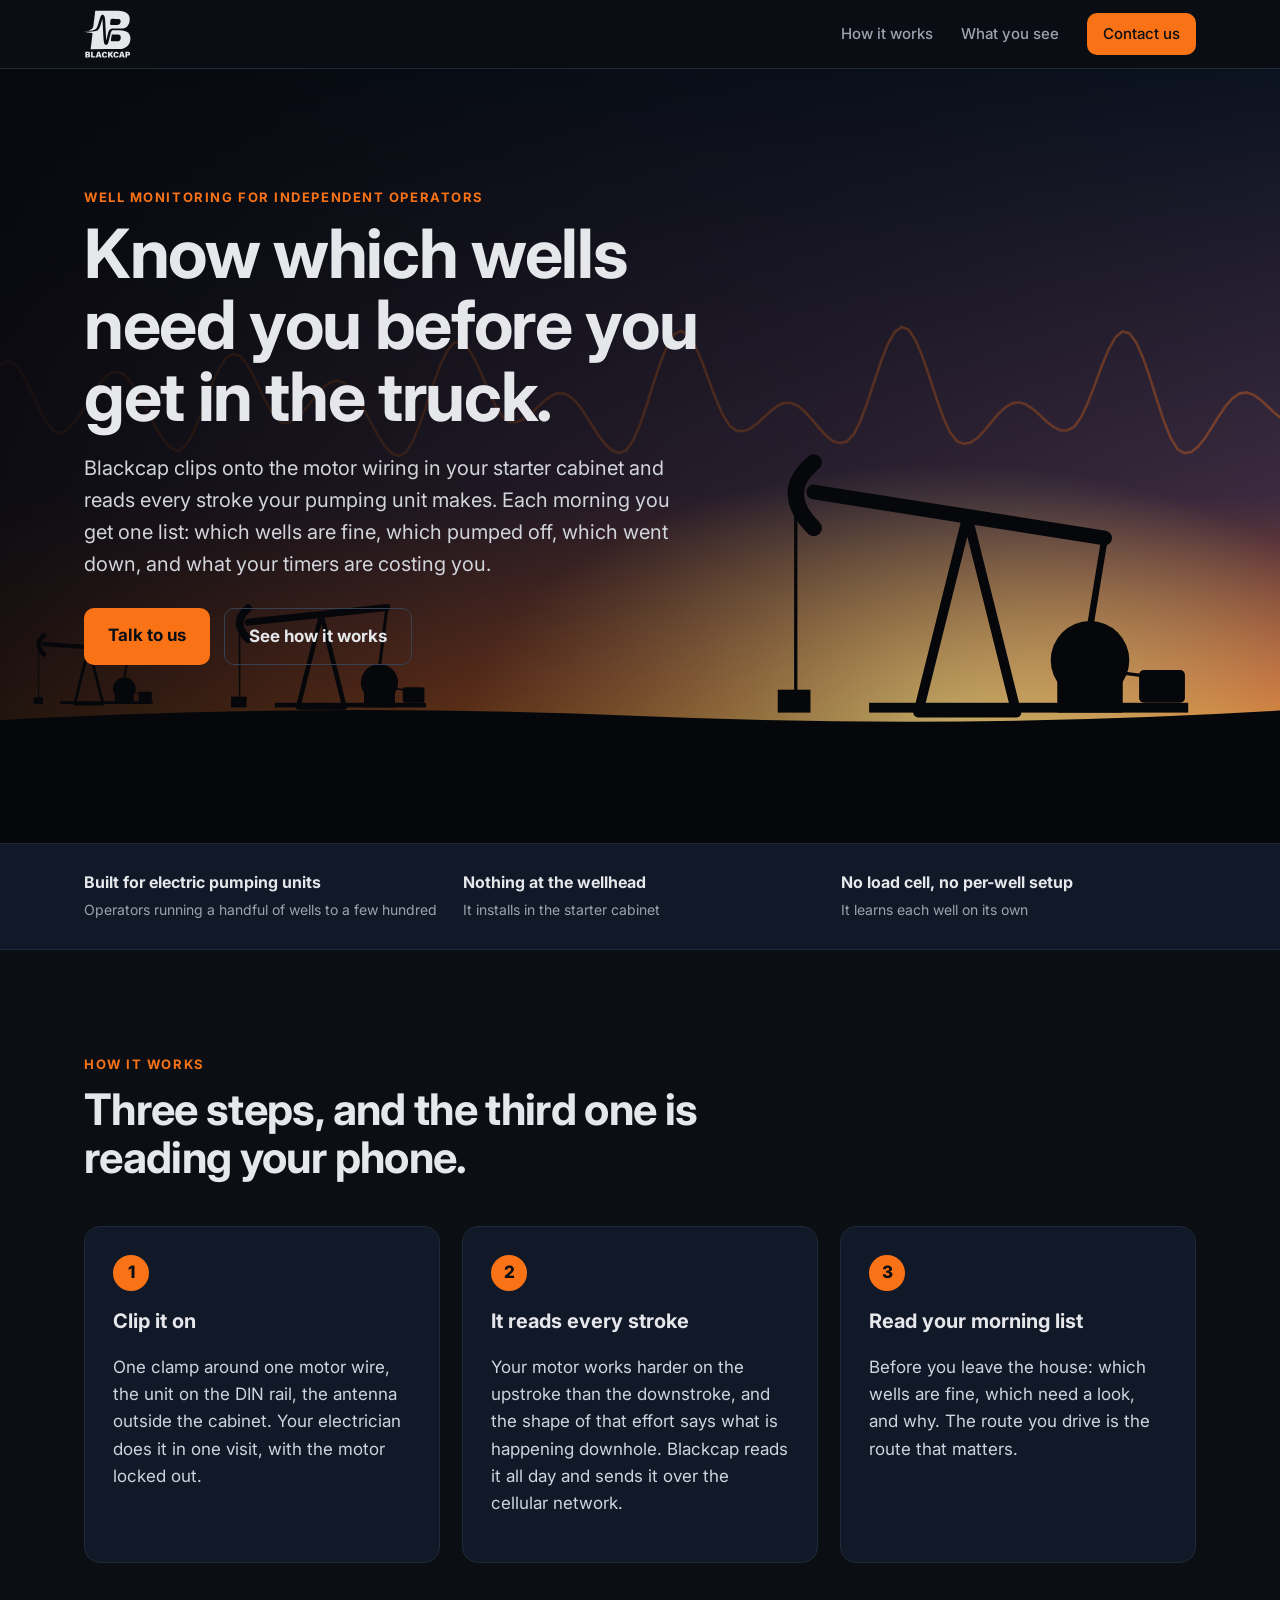
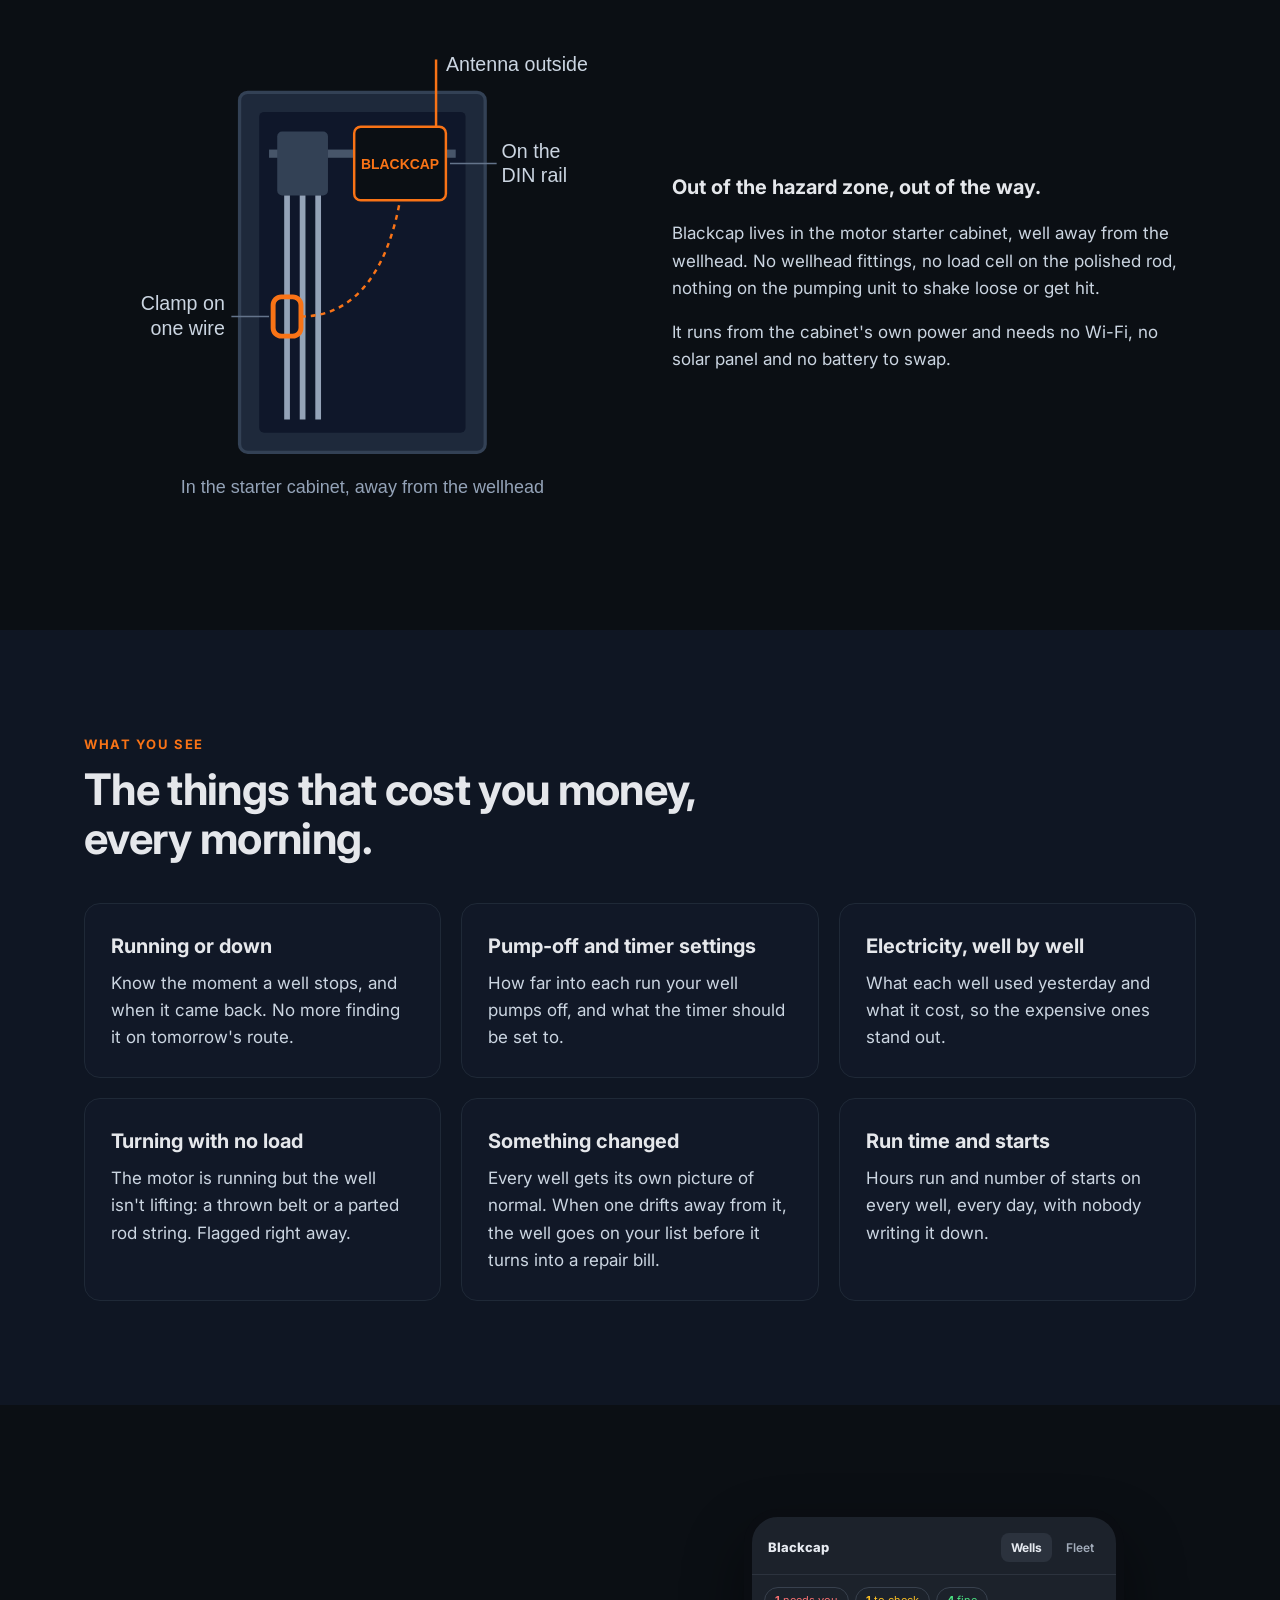
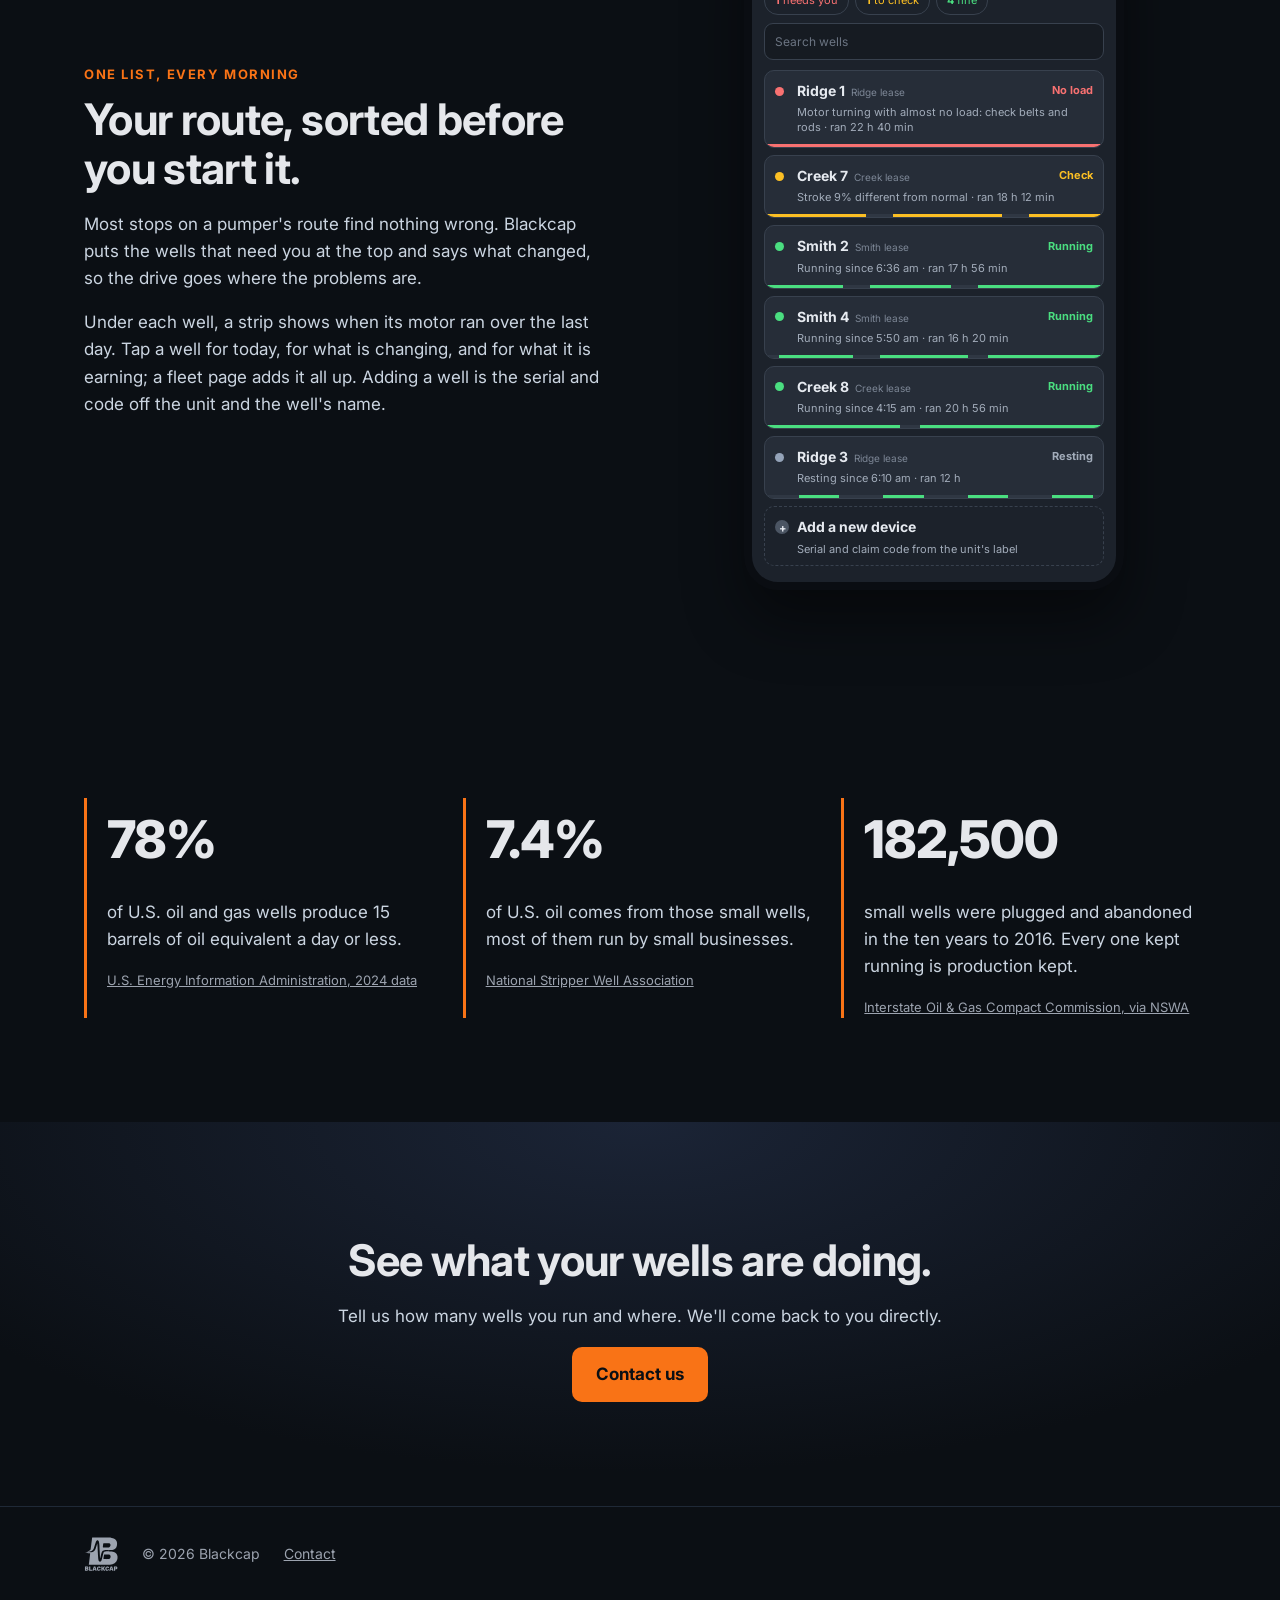
==== commit ba022843: "Sample wells on the phone picture: one problem caught, one to check, three running, one resting Co-A" ====
--- a/index.html
+++ b/index.html
@@ -86,21 +86,21 @@
   <div class="wrap split split-rev">
     <div class="phone" role="img" aria-label="The Blackcap app on a phone: the wells that need you first, each with why and when it ran today">
       <div class="phone-top"><span class="pt-brand">Blackcap</span><span class="pt-tabs"><b>Wells</b><span>Fleet</span></span></div>
-      <div class="phone-counts"><span class="bad"><b>2</b> need you</span><span class="warn"><b>2</b> to check</span><span class="good"><b>2</b> fine</span></div>
+      <div class="phone-counts"><span class="bad"><b>1</b> needs you</span><span class="warn"><b>1</b> to check</span><span class="good"><b>4</b> fine</span></div>
       <div class="phone-search">Search wells</div>
       <ul class="phone-list">
         <li class="pw bad"><span class="pd"></span><span class="pn"><b>Ridge 1</b><em>Ridge lease</em></span><span class="ps">No load</span>
-          <span class="pr">Motor turning with almost no load: check belts and rods · ran 23 h 56 min</span><span class="pst"><i style="left:0%;width:100%;background:#f87171"></i></span></li>
-        <li class="pw bad"><span class="pd"></span><span class="pn"><b>Smith 4</b><em>Smith lease</em></span><span class="ps">Down</span>
-          <span class="pr">Stopped since 1:20 pm, longer than it normally rests · ran 14 h 38 min</span><span class="pst"><i style="left:0%;width:11%;background:#f87171"></i><i style="left:19%;width:28%;background:#f87171"></i><i style="left:51%;width:23%;background:#f87171"></i></span></li>
-        <li class="pw warn"><span class="pd"></span><span class="pn"><b>Creek 8</b><em>Creek lease</em></span><span class="ps">No signal</span>
-          <span class="pr">Unit last heard from at 3:38 pm · ran 20 h 56 min</span><span class="pst"><i style="left:0%;width:88%;background:#fbbf24"></i></span></li>
+          <span class="pr">Motor turning with almost no load: check belts and rods · ran 22 h 40 min</span><span class="pst"><i style="left:0%;width:100%;background:#f87171"></i></span></li>
         <li class="pw warn"><span class="pd"></span><span class="pn"><b>Creek 7</b><em>Creek lease</em></span><span class="ps">Check</span>
-          <span class="pr">Spectrum anomaly 3.0× its usual level · Stroke 9% different from normal</span><span class="pst"><i style="left:0%;width:100%;background:#fbbf24"></i></span></li>
+          <span class="pr">Stroke 9% different from normal · ran 18 h 12 min</span><span class="pst"><i style="left:0%;width:30%;background:#fbbf24"></i><i style="left:38%;width:32%;background:#fbbf24"></i><i style="left:78%;width:22%;background:#fbbf24"></i></span></li>
+        <li class="pw good"><span class="pd"></span><span class="pn"><b>Smith 2</b><em>Smith lease</em></span><span class="ps">Running</span>
+          <span class="pr">Running since 6:36 am · ran 17 h 56 min</span><span class="pst"><i style="left:0%;width:23%;background:#4ade80"></i><i style="left:31%;width:24%;background:#4ade80"></i><i style="left:63%;width:37%;background:#4ade80"></i></span></li>
+        <li class="pw good"><span class="pd"></span><span class="pn"><b>Smith 4</b><em>Smith lease</em></span><span class="ps">Running</span>
+          <span class="pr">Running since 5:50 am · ran 16 h 20 min</span><span class="pst"><i style="left:4%;width:22%;background:#4ade80"></i><i style="left:34%;width:26%;background:#4ade80"></i><i style="left:66%;width:34%;background:#4ade80"></i></span></li>
+        <li class="pw good"><span class="pd"></span><span class="pn"><b>Creek 8</b><em>Creek lease</em></span><span class="ps">Running</span>
+          <span class="pr">Running since 4:15 am · ran 20 h 56 min</span><span class="pst"><i style="left:0%;width:40%;background:#4ade80"></i><i style="left:46%;width:54%;background:#4ade80"></i></span></li>
         <li class="pw rest"><span class="pd"></span><span class="pn"><b>Ridge 3</b><em>Ridge lease</em></span><span class="ps">Resting</span>
-          <span class="pr">Resting since 6:10 pm · ran 12 h</span><span class="pst"><i style="left:10%;width:12%;background:#4ade80"></i><i style="left:35%;width:12%;background:#4ade80"></i><i style="left:60%;width:12%;background:#4ade80"></i><i style="left:85%;width:12%;background:#4ade80"></i></span></li>
-        <li class="pw good"><span class="pd"></span><span class="pn"><b>Smith 2</b><em>Smith lease</em></span><span class="ps">Running</span>
-          <span class="pr">Running since 6:36 pm · ran 17 h 56 min</span><span class="pst"><i style="left:0%;width:23%;background:#4ade80"></i><i style="left:31%;width:24%;background:#4ade80"></i><i style="left:63%;width:24%;background:#4ade80"></i></span></li>
+          <span class="pr">Resting since 6:10 am · ran 12 h</span><span class="pst"><i style="left:10%;width:12%;background:#4ade80"></i><i style="left:35%;width:12%;background:#4ade80"></i><i style="left:60%;width:12%;background:#4ade80"></i><i style="left:85%;width:12%;background:#4ade80"></i></span></li>
         <li class="pw add"><span class="pd">+</span><span class="pn"><b>Add a new device</b></span><span class="pr">Serial and claim code from the unit's label</span></li>
       </ul>
     </div>
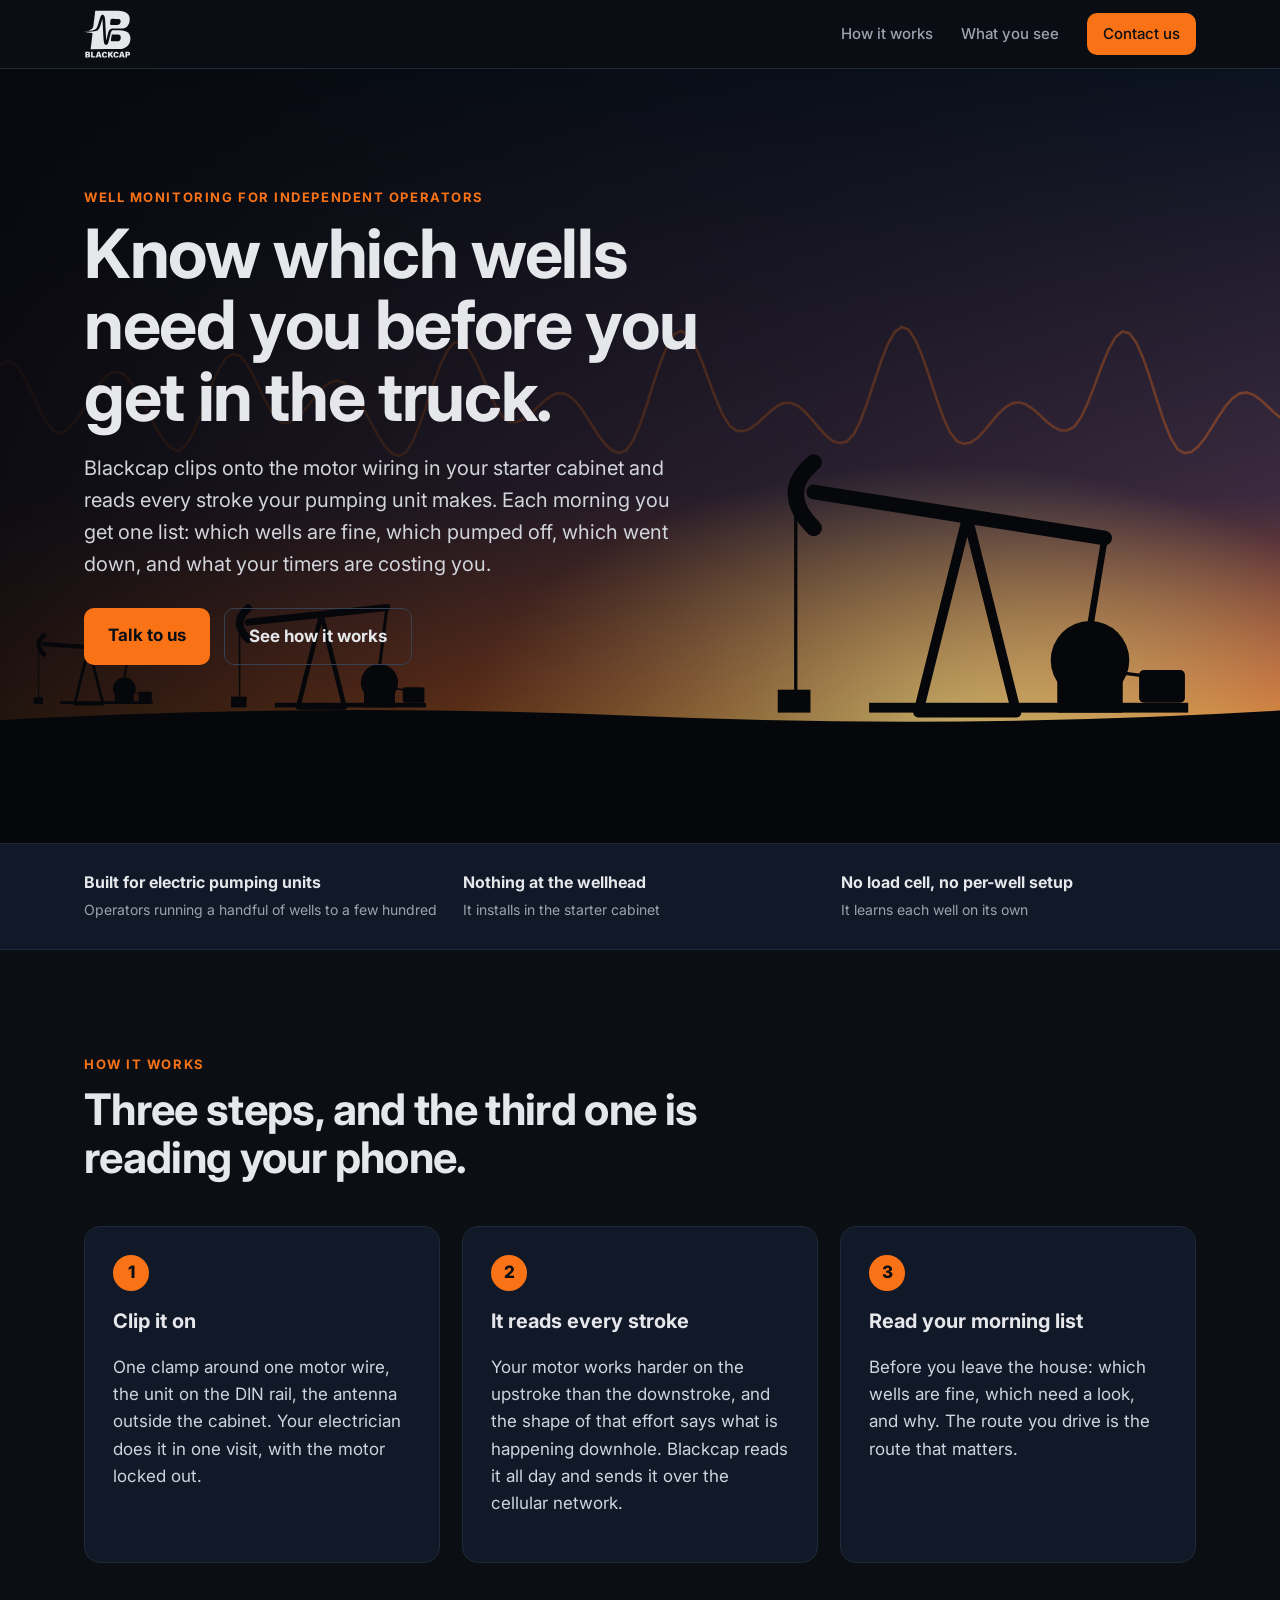
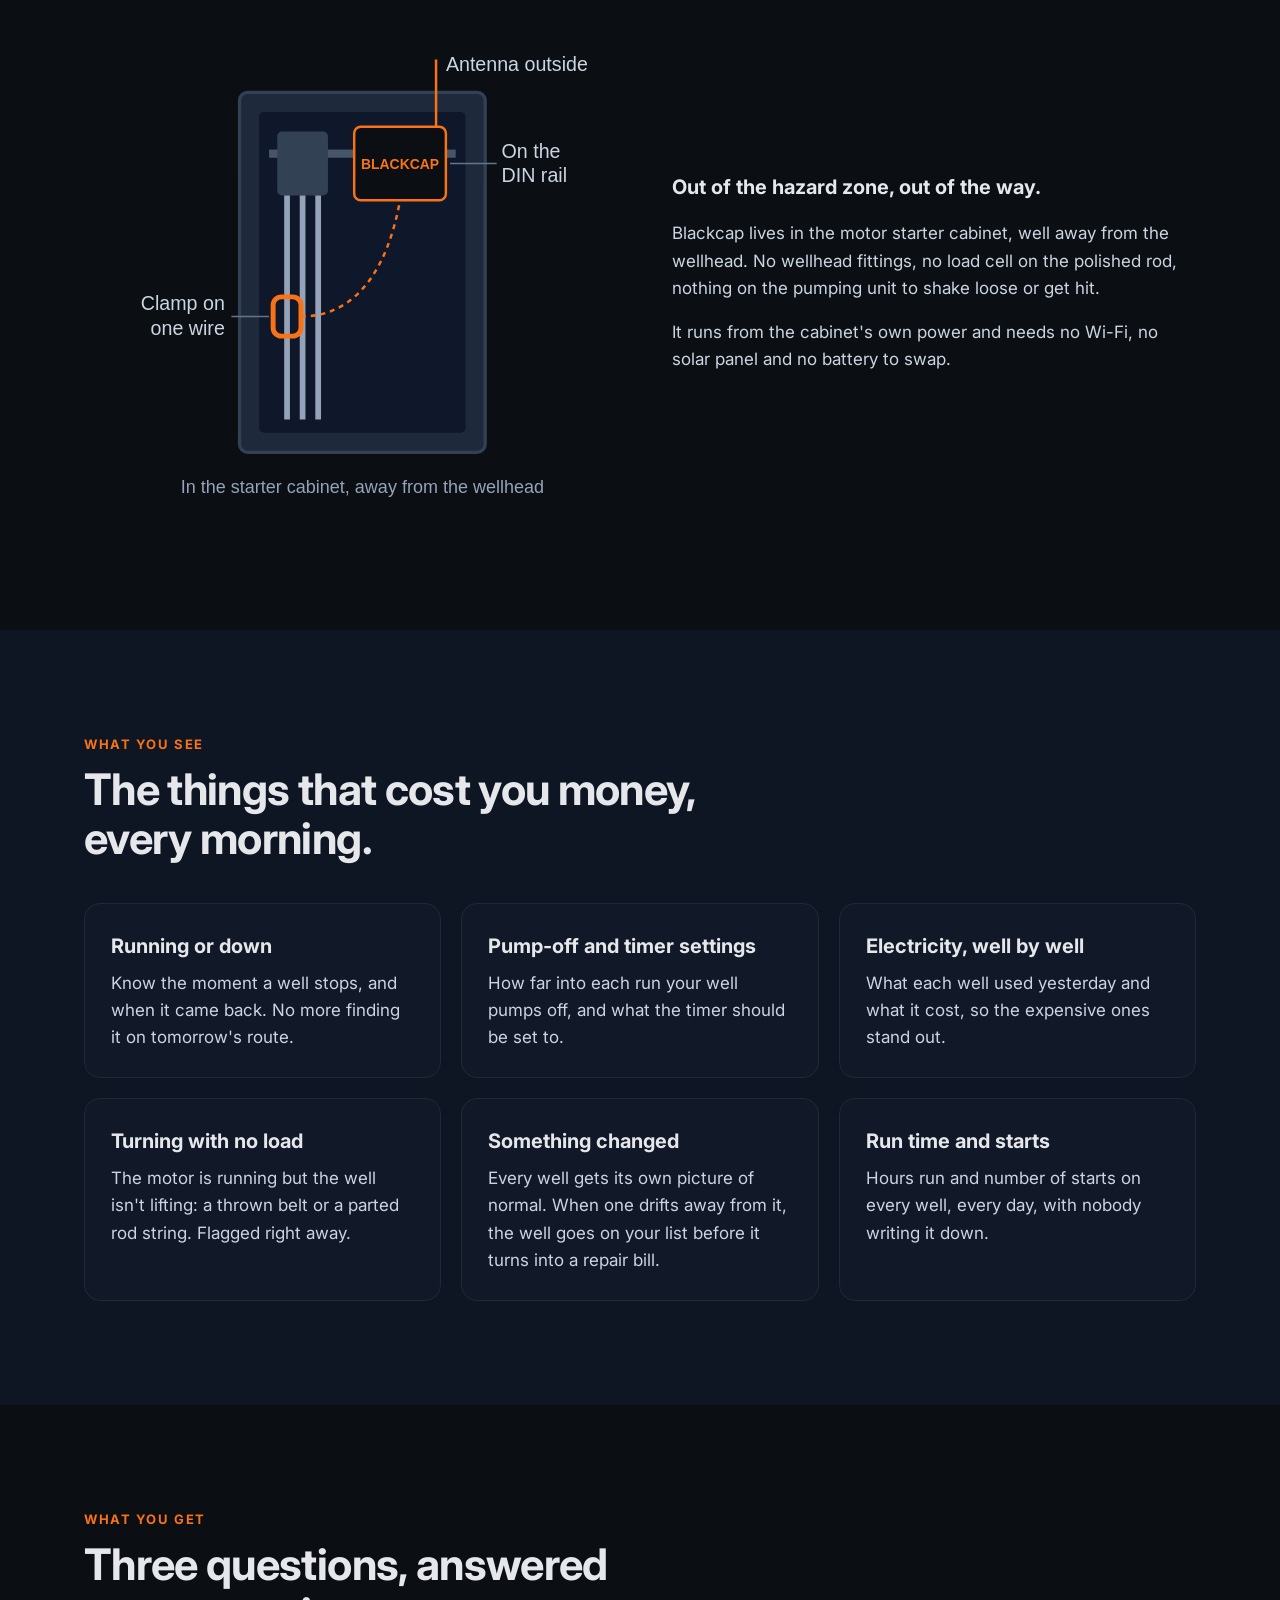
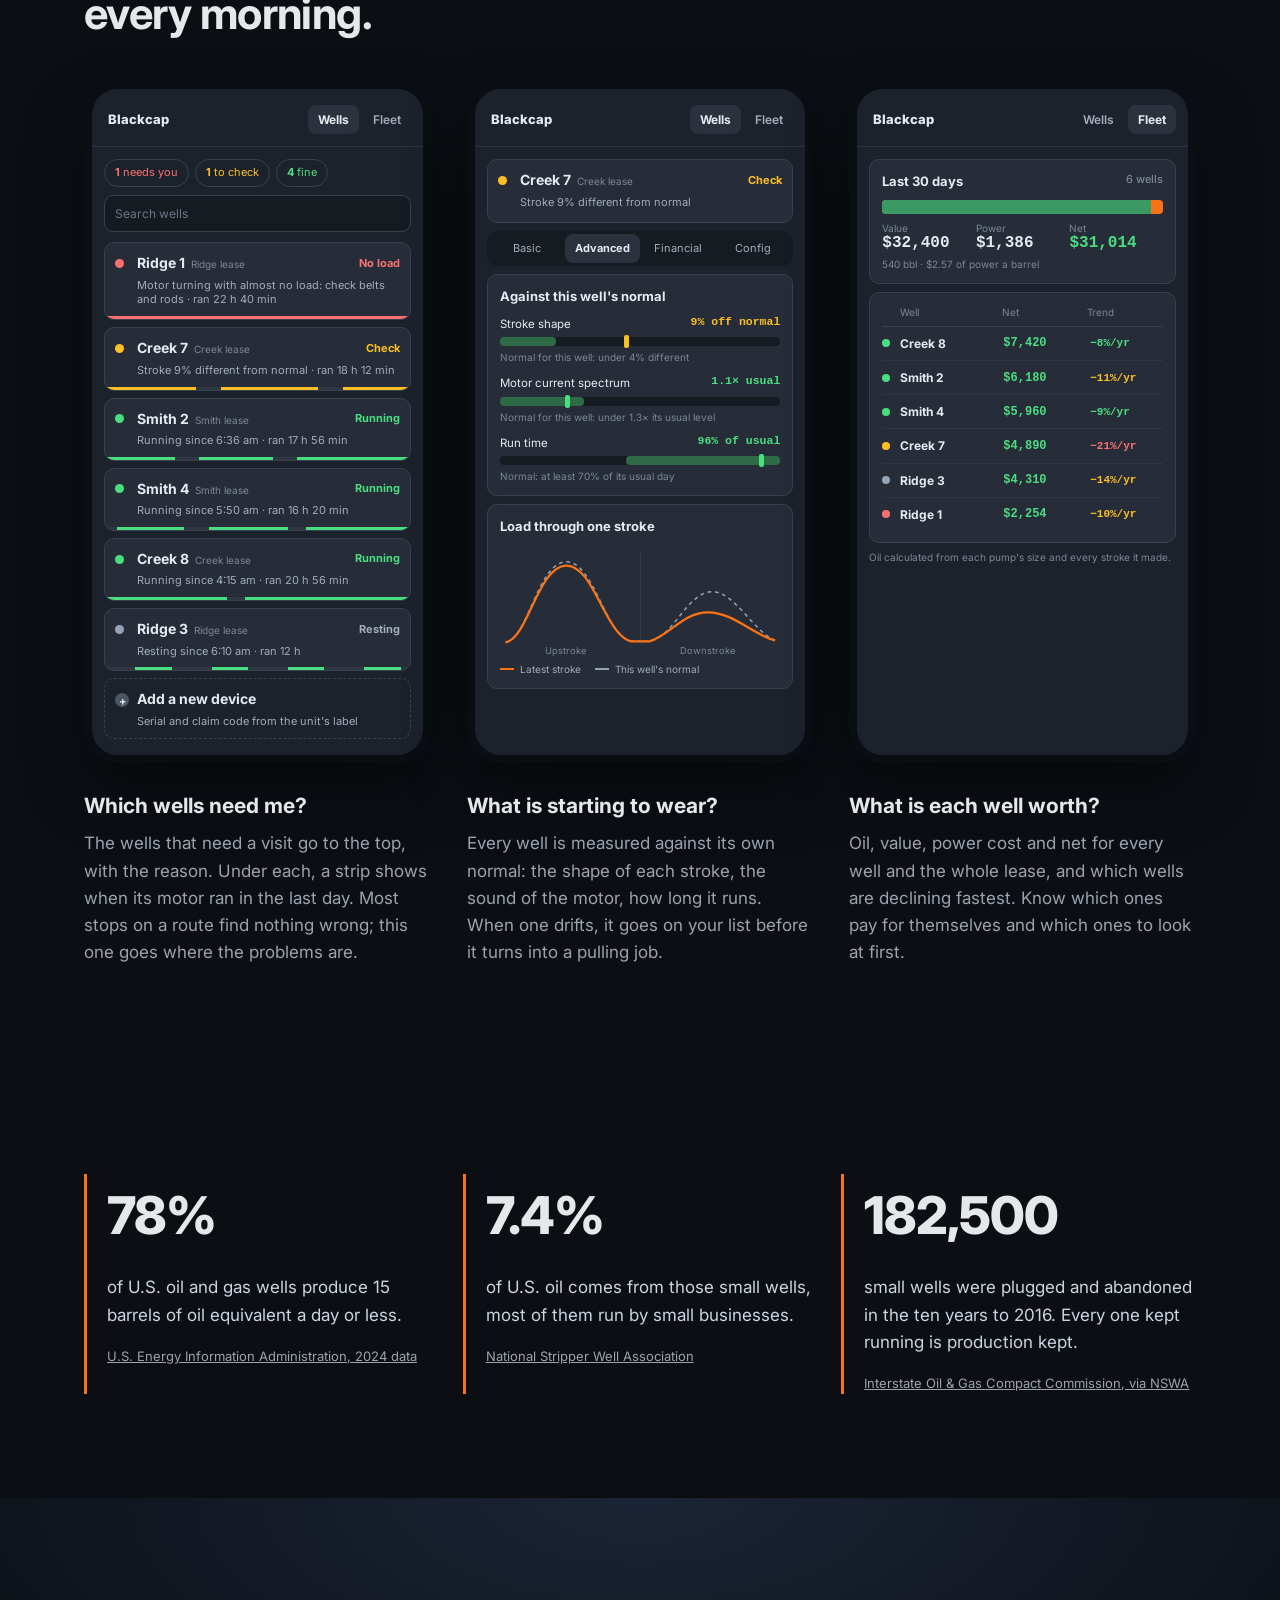
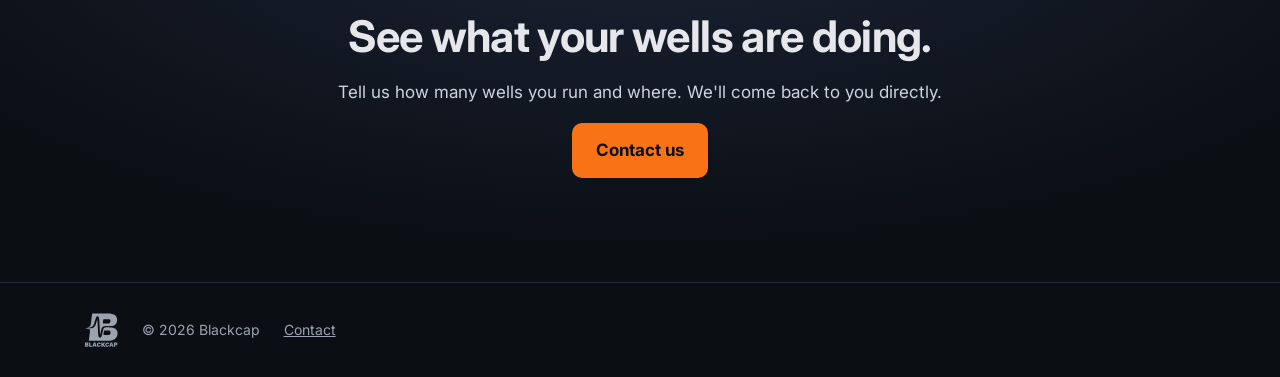
==== commit 67c35694: "Three phones, one per question the app answers: which wells need me, what is starting to wear, what " ====
--- a/index.html
+++ b/index.html
@@ -82,8 +82,12 @@
   </div>
 </section>
 
-<section class="section">
-  <div class="wrap split split-rev">
+<section class="section" id="value">
+  <div class="wrap">
+    <p class="eyebrow">What you get</p>
+    <h2>Three questions, answered every morning.</h2>
+    <div class="trio">
+      <div class="trio-col">
     <div class="phone" role="img" aria-label="The Blackcap app on a phone: the wells that need you first, each with why and when it ran today">
       <div class="phone-top"><span class="pt-brand">Blackcap</span><span class="pt-tabs"><b>Wells</b><span>Fleet</span></span></div>
       <div class="phone-counts"><span class="bad"><b>1</b> needs you</span><span class="warn"><b>1</b> to check</span><span class="good"><b>4</b> fine</span></div>
@@ -104,11 +108,63 @@
         <li class="pw add"><span class="pd">+</span><span class="pn"><b>Add a new device</b></span><span class="pr">Serial and claim code from the unit's label</span></li>
       </ul>
     </div>
-    <div>
-      <p class="eyebrow">One list, every morning</p>
-      <h2>Your route, sorted before you start it.</h2>
-      <p>Most stops on a pumper's route find nothing wrong. Blackcap puts the wells that need you at the top and says what changed, so the drive goes where the problems are.</p>
-      <p>Under each well, a strip shows when its motor ran over the last day. Tap a well for today, for what is changing, and for what it is earning; a fleet page adds it all up. Adding a well is the serial and code off the unit and the well's name.</p>
+        <h3>Which wells need me?</h3>
+        <p>The wells that need a visit go to the top, with the reason. Under each, a strip shows when its motor ran in the last day. Most stops on a route find nothing wrong; this one goes where the problems are.</p>
+      </div>
+      <div class="trio-col">
+    <div class="phone" role="img" aria-label="One well opened in the Blackcap app: each check against that well's own normal, and its latest stroke against its usual stroke">
+      <div class="phone-top"><span class="pt-brand">Blackcap</span><span class="pt-tabs"><b>Wells</b><span>Fleet</span></span></div>
+      <div class="pw warn open"><span class="pd"></span><span class="pn"><b>Creek 7</b><em>Creek lease</em></span><span class="ps">Check</span>
+        <span class="pr">Stroke 9% different from normal</span></div>
+      <div class="pmodes"><span>Basic</span><b>Advanced</b><span>Financial</span><span>Config</span></div>
+      <div class="ppanel">
+        <h4>Against this well's normal</h4>
+        <div class="pchk"><div class="pchk-h"><span>Stroke shape</span><b class="warn">9% off normal</b></div>
+          <span class="pchk-bar"><i class="ok" style="left:0%;width:20%"></i><i class="mk warn" style="left:45%"></i></span><small>Normal for this well: under 4% different</small></div>
+        <div class="pchk"><div class="pchk-h"><span>Motor current spectrum</span><b class="good">1.1× usual</b></div>
+          <span class="pchk-bar"><i class="ok" style="left:0%;width:30%"></i><i class="mk good" style="left:24%"></i></span><small>Normal for this well: under 1.3× its usual level</small></div>
+        <div class="pchk"><div class="pchk-h"><span>Run time</span><b class="good">96% of usual</b></div>
+          <span class="pchk-bar"><i class="ok" style="left:45%;width:55%"></i><i class="mk good" style="left:93%"></i></span><small>Normal: at least 70% of its usual day</small></div>
+      </div>
+      <div class="ppanel">
+        <h4>Load through one stroke</h4>
+        <svg class="pchart" viewBox="0 0 300 120" aria-hidden="true">
+          <line x1="150" y1="6" x2="150" y2="104" class="axis"/>
+          <path class="norm" d="M6,104 C30,100 40,20 70,18 C100,16 112,96 140,103 L160,103 C185,98 200,52 225,50 C250,48 270,92 294,102"/>
+          <path class="now" d="M6,104 C30,100 40,24 70,22 C100,20 112,96 140,103 L160,103 C182,96 196,72 222,72 C250,72 270,96 294,102"/>
+          <text x="70" y="117">Upstroke</text><text x="222" y="117">Downstroke</text>
+        </svg>
+        <p class="plegend"><i class="now"></i>Latest stroke <i class="norm"></i>This well's normal</p>
+      </div>
+    </div>
+        <h3>What is starting to wear?</h3>
+        <p>Every well is measured against its own normal: the shape of each stroke, the sound of the motor, how long it runs. When one drifts, it goes on your list before it turns into a pulling job.</p>
+      </div>
+      <div class="trio-col">
+    <div class="phone" role="img" aria-label="The Blackcap fleet page: value, power cost and net for the last 30 days, and each well's net and yearly trend">
+      <div class="phone-top"><span class="pt-brand">Blackcap</span><span class="pt-tabs"><span>Wells</span><b>Fleet</b></span></div>
+      <div class="ppanel">
+        <h4>Last 30 days <span class="prange">6 wells</span></h4>
+        <span class="psplit"><i style="width:95.7%"></i></span>
+        <div class="ptotals"><span><i>Value</i>$32,400</span><span><i>Power</i>$1,386</span><span class="good"><i>Net</i>$31,014</span></div>
+        <p class="pnote">540 bbl · $2.57 of power a barrel</p>
+      </div>
+      <div class="ppanel">
+        <div class="ptable-h"><span>Well</span><span>Net</span><span>Trend</span></div>
+        <ul class="ptable">
+        <li class="good"><span class="pd"></span><b>Creek 8</b><span class="pnet">$7,420</span><span class="ptr good">−8%/yr</span></li>
+        <li class="good"><span class="pd"></span><b>Smith 2</b><span class="pnet">$6,180</span><span class="ptr warn">−11%/yr</span></li>
+        <li class="good"><span class="pd"></span><b>Smith 4</b><span class="pnet">$5,960</span><span class="ptr good">−9%/yr</span></li>
+        <li class="warn"><span class="pd"></span><b>Creek 7</b><span class="pnet">$4,890</span><span class="ptr bad">−21%/yr</span></li>
+        <li class="rest"><span class="pd"></span><b>Ridge 3</b><span class="pnet">$4,310</span><span class="ptr warn">−14%/yr</span></li>
+        <li class="bad"><span class="pd"></span><b>Ridge 1</b><span class="pnet">$2,254</span><span class="ptr warn">−10%/yr</span></li>
+        </ul>
+      </div>
+      <p class="pnote">Oil calculated from each pump's size and every stroke it made.</p>
+    </div>
+        <h3>What is each well worth?</h3>
+        <p>Oil, value, power cost and net for every well and the whole lease, and which wells are declining fastest. Know which ones pay for themselves and which ones to look at first.</p>
+      </div>
     </div>
   </div>
 </section>
--- a/styles.css
+++ b/styles.css
@@ -135,6 +135,48 @@
 .pw.add { border-style: dashed; background: transparent; padding-bottom: 9px; }
 .pw.add .pd { width: 14px; height: 14px; display: grid; place-items: center; font-size: 11px; font-weight: 700; color: #e6eaf0; background: #4b5563; }
 
+/* three phones, one per question */
+.trio { display: grid; grid-template-columns: repeat(3, 1fr); gap: 36px; margin-top: 44px; align-items: start; }
+.trio-col h3 { margin: 26px 0 8px; font-size: 21px; align-self: end; }
+.trio-col > p { margin: 0; color: var(--muted, #a2acba); }
+.trio .phone { max-width: 360px; }
+@media (min-width: 1081px) { .trio { grid-template-rows: auto auto auto; row-gap: 0; } .trio-col { display: grid; grid-row: span 3; grid-template-rows: subgrid; } }
+.pw.open { margin-bottom: 8px; }
+.pmodes { display: grid; grid-template-columns: repeat(4, 1fr); background: #161b22; border-radius: 10px; padding: 3px; margin-bottom: 8px; font-size: 11px; text-align: center; color: #a2acba; }
+.pmodes > * { padding: 6px 0; border-radius: 8px; } .pmodes b { background: #2b323d; color: #e6eaf0; }
+.ppanel { background: #262d38; border: 1px solid #38414e; border-radius: 10px; padding: 11px 12px; margin-bottom: 8px; }
+.ppanel h4 { margin: 0 0 8px; font-size: 13px; display: flex; justify-content: space-between; }
+.prange { font-weight: 500; color: #7c8695; font-size: 11px; }
+.pchk { margin-bottom: 9px; } .pchk:last-child { margin-bottom: 0; }
+.pchk-h { display: flex; justify-content: space-between; font-size: 11.5px; margin-bottom: 4px; }
+.pchk-h b { font: 600 11.5px ui-monospace, Menlo, monospace; }
+.pchk-bar { position: relative; display: block; height: 9px; border-radius: 4px; background: #161b22; }
+.pchk-bar i { position: absolute; top: 0; bottom: 0; border-radius: 4px; }
+.pchk-bar .ok { background: #2f6a47; } .pchk-bar .mk { width: 5px; top: -2px; bottom: -2px; margin-left: -2px; border-radius: 2px; }
+.pchk small { display: block; font-size: 10px; color: #7c8695; margin-top: 3px; }
+.pchk-h .good, .ptotals .good, .ptr.good { color: #4ade80; } .pchk-h .warn, .ptr.warn { color: #fbbf24; } .pchk-h .bad, .ptr.bad { color: #f87171; }
+.mk.good { background: #4ade80; } .mk.warn { background: #fbbf24; } .mk.bad { background: #f87171; }
+.pchart { width: 100%; height: auto; display: block; }
+.pchart .axis { stroke: #38414e; } .pchart text { fill: #7c8695; font-size: 10px; text-anchor: middle; }
+.pchart path { fill: none; stroke-width: 2.4; } .pchart .now { stroke: #f97316; } .pchart .norm { stroke: #94a3b8; stroke-dasharray: 4 4; stroke-width: 1.6; }
+.plegend { margin: 4px 0 0; font-size: 10px; color: #a2acba; display: flex; align-items: center; gap: 6px; }
+.plegend i { display: inline-block; width: 14px; height: 2px; } .plegend i.now { background: #f97316; } .plegend i.norm { background: #94a3b8; margin-left: 8px; }
+.psplit { display: block; height: 14px; border-radius: 4px; background: #f97316; overflow: hidden; margin-bottom: 8px; }
+.psplit i { display: block; height: 100%; background: #3b9a64; }
+.ptotals { display: grid; grid-template-columns: repeat(3, 1fr); font: 700 16px ui-monospace, Menlo, monospace; }
+.ptotals i { display: block; font: 400 10px Inter, sans-serif; color: #7c8695; }
+.pnote { font-size: 10px; color: #7c8695; margin: 6px 0 0; line-height: 1.35; }
+.ptable-h { display: grid; grid-template-columns: 1.2fr 1fr .9fr; align-items: center; }
+.ptable li { display: grid; align-items: center; }
+.ptable-h { padding-left: 18px; font-size: 10px; color: #7c8695; padding-bottom: 6px; border-bottom: 1px solid #38414e; }
+.ptable { list-style: none; margin: 0; padding: 0; }
+.ptable li { padding: 7px 0; border-bottom: 1px solid #2f3743; font-size: 12px; grid-template-columns: 12px 1.2fr 1fr .9fr; gap: 0 6px; }
+.ptable li:last-child { border-bottom: 0; }
+.ptable .pd { grid-area: auto; width: 8px; height: 8px; }
+.ptable li.bad .pd { background: #f87171; } .ptable li.warn .pd { background: #fbbf24; } .ptable li.good .pd { background: #4ade80; } .ptable li.rest .pd { background: #94a3b8; }
+.pnet { font: 700 12px ui-monospace, Menlo, monospace; color: #4ade80; } .ptr { font: 600 11px ui-monospace, Menlo, monospace; }
+@media (max-width: 1080px) { .trio { grid-template-columns: 1fr; max-width: 420px; margin-left: auto; margin-right: auto; gap: 56px; } }
+
 @media (max-width: 520px) {
   .wrap { padding-left: 18px; padding-right: 18px; }
   .ctas { gap: 10px; }
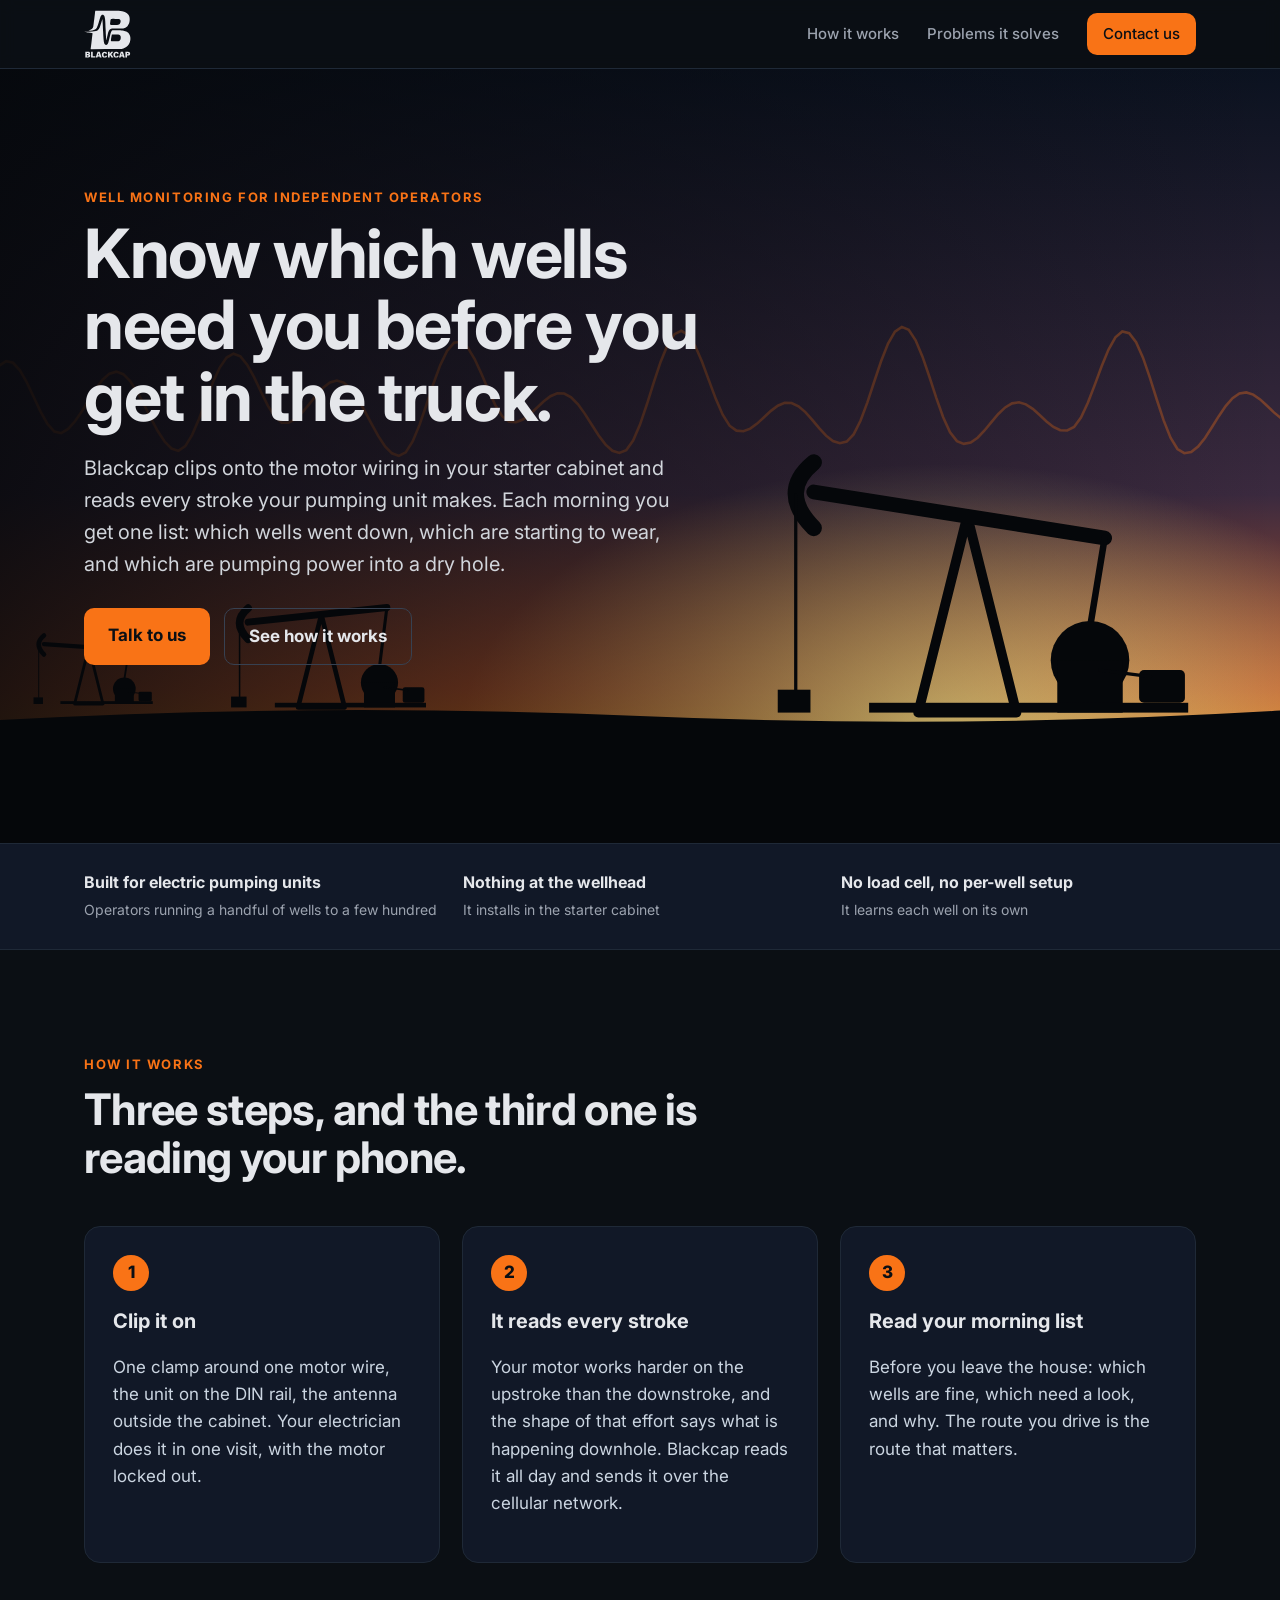
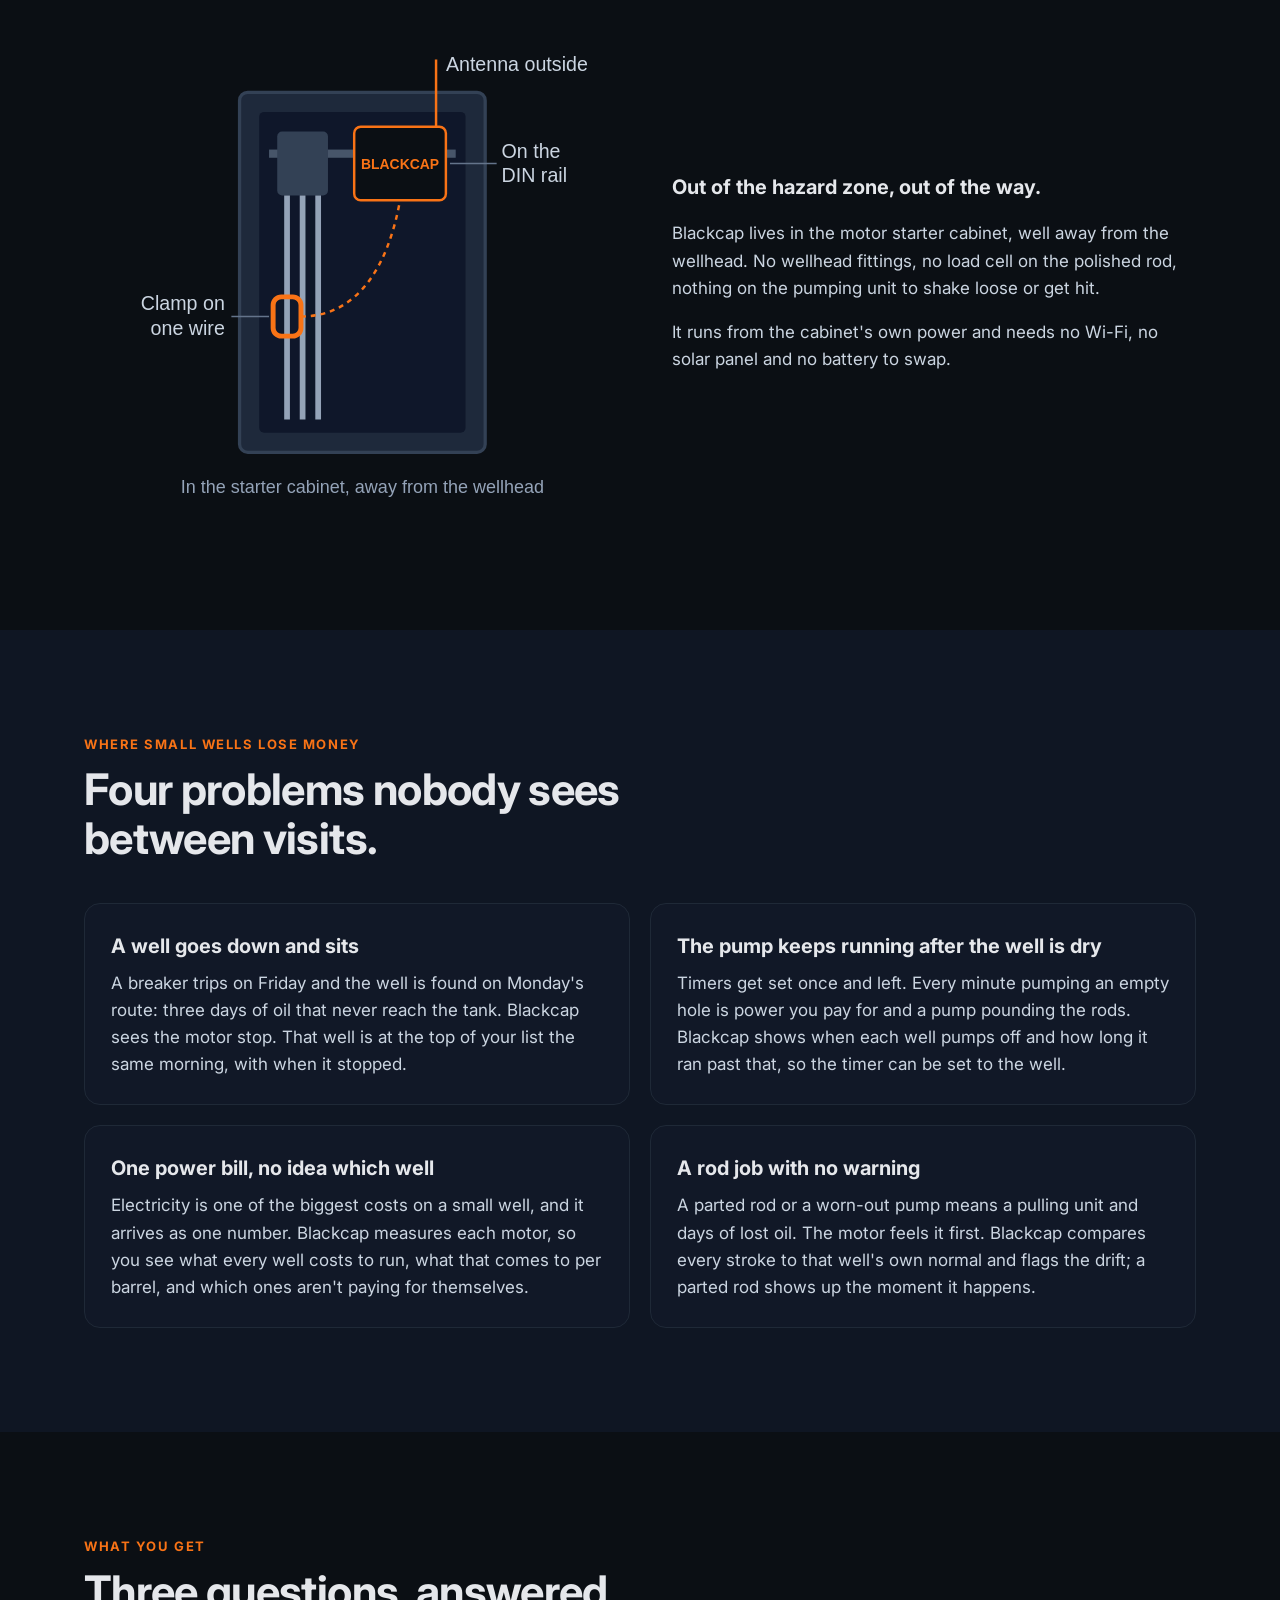
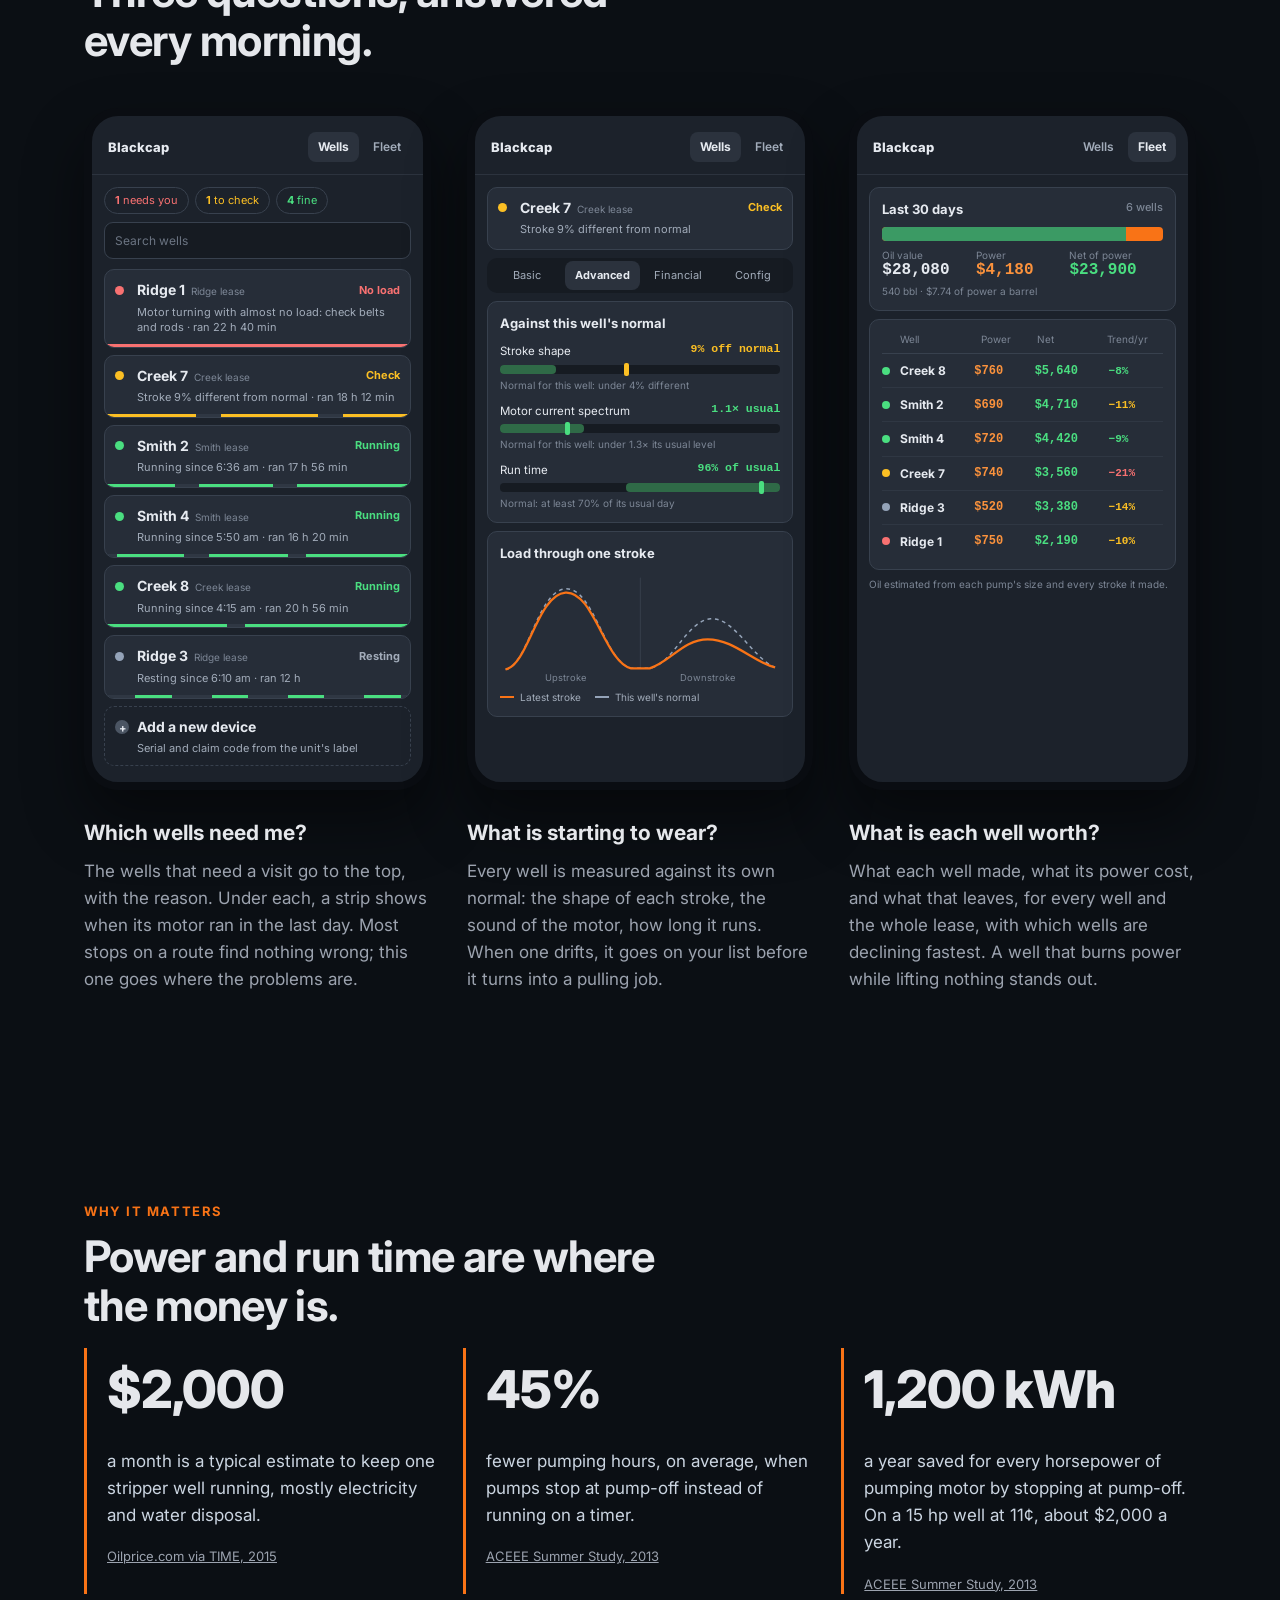
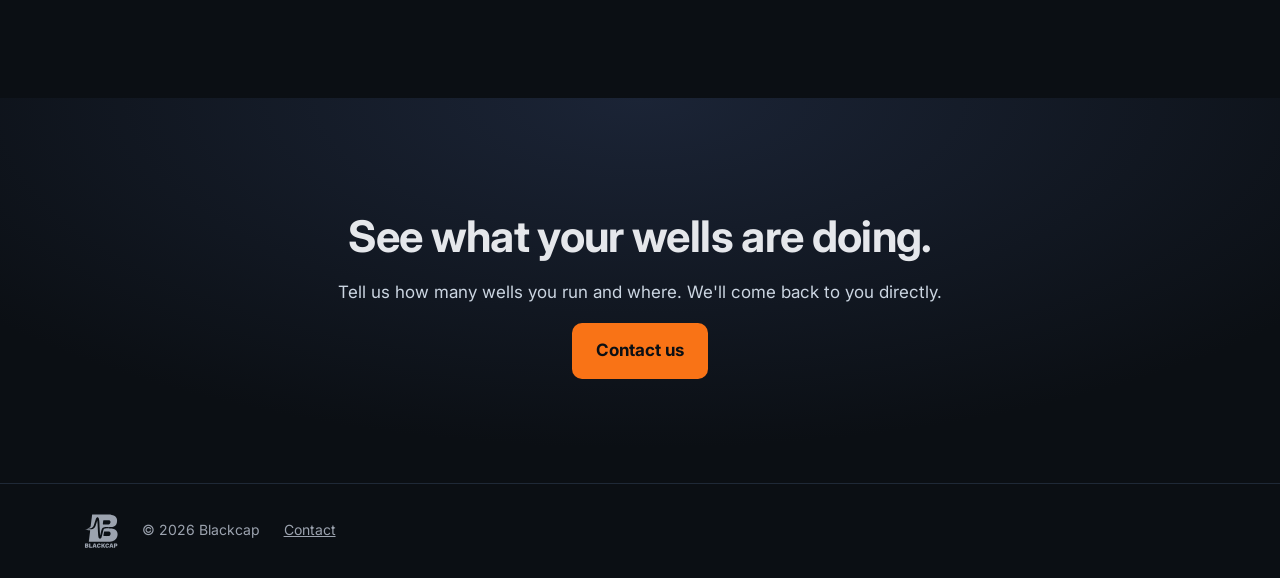
==== commit 8f38d605: "Copy rebuilt around the problems: down wells, pumping a dry hole, power per well, rod jobs; sourced " ====
--- a/index.html
+++ b/index.html
@@ -18,7 +18,7 @@
     <a class="brand" href="index.html" aria-label="Blackcap home"><img class="logo" src="img/logo-light.svg" alt="Blackcap"></a>
     <nav>
       <a href="index.html#how">How it works</a>
-      <a href="index.html#know">What you see</a>
+      <a href="index.html#know">Problems it solves</a>
       <a class="btn btn-small" href="contact.html">Contact us</a>
     </nav>
   </div>
@@ -31,7 +31,7 @@
   <div class="wrap hero-in">
     <p class="eyebrow">Well monitoring for independent operators</p>
     <h1>Know which wells need you before you get in the truck.</h1>
-    <p class="lede">Blackcap clips onto the motor wiring in your starter cabinet and reads every stroke your pumping unit makes. Each morning you get one list: which wells are fine, which pumped off, which went down, and what your timers are costing you.</p>
+    <p class="lede">Blackcap clips onto the motor wiring in your starter cabinet and reads every stroke your pumping unit makes. Each morning you get one list: which wells went down, which are starting to wear, and which are pumping power into a dry hole.</p>
     <div class="ctas">
       <a class="btn" href="contact.html">Talk to us</a>
       <a class="btn btn-ghost" href="#how">See how it works</a>
@@ -69,15 +69,13 @@
 
 <section id="know" class="section alt">
   <div class="wrap">
-    <p class="eyebrow">What you see</p>
-    <h2>The things that cost you money, every morning.</h2>
-    <div class="cards">
-      <article class="card"><h3>Running or down</h3><p>Know the moment a well stops, and when it came back. No more finding it on tomorrow's route.</p></article>
-      <article class="card"><h3>Pump-off and timer settings</h3><p>How far into each run your well pumps off, and what the timer should be set to.</p></article>
-      <article class="card"><h3>Electricity, well by well</h3><p>What each well used yesterday and what it cost, so the expensive ones stand out.</p></article>
-      <article class="card"><h3>Turning with no load</h3><p>The motor is running but the well isn't lifting: a thrown belt or a parted rod string. Flagged right away.</p></article>
-      <article class="card"><h3>Something changed</h3><p>Every well gets its own picture of normal. When one drifts away from it, the well goes on your list before it turns into a repair bill.</p></article>
-      <article class="card"><h3>Run time and starts</h3><p>Hours run and number of starts on every well, every day, with nobody writing it down.</p></article>
+    <p class="eyebrow">Where small wells lose money</p>
+    <h2>Four problems nobody sees between visits.</h2>
+    <div class="cards two">
+      <article class="card"><h3>A well goes down and sits</h3><p>A breaker trips on Friday and the well is found on Monday's route: three days of oil that never reach the tank. Blackcap sees the motor stop. That well is at the top of your list the same morning, with when it stopped.</p></article>
+      <article class="card"><h3>The pump keeps running after the well is dry</h3><p>Timers get set once and left. Every minute pumping an empty hole is power you pay for and a pump pounding the rods. Blackcap shows when each well pumps off and how long it ran past that, so the timer can be set to the well.</p></article>
+      <article class="card"><h3>One power bill, no idea which well</h3><p>Electricity is one of the biggest costs on a small well, and it arrives as one number. Blackcap measures each motor, so you see what every well costs to run, what that comes to per barrel, and which ones aren't paying for themselves.</p></article>
+      <article class="card"><h3>A rod job with no warning</h3><p>A parted rod or a worn-out pump means a pulling unit and days of lost oil. The motor feels it first. Blackcap compares every stroke to that well's own normal and flags the drift; a parted rod shows up the moment it happens.</p></article>
     </div>
   </div>
 </section>
@@ -145,25 +143,25 @@
       <div class="phone-top"><span class="pt-brand">Blackcap</span><span class="pt-tabs"><span>Wells</span><b>Fleet</b></span></div>
       <div class="ppanel">
         <h4>Last 30 days <span class="prange">6 wells</span></h4>
-        <span class="psplit"><i style="width:95.7%"></i></span>
-        <div class="ptotals"><span><i>Value</i>$32,400</span><span><i>Power</i>$1,386</span><span class="good"><i>Net</i>$31,014</span></div>
-        <p class="pnote">540 bbl · $2.57 of power a barrel</p>
-      </div>
-      <div class="ppanel">
-        <div class="ptable-h"><span>Well</span><span>Net</span><span>Trend</span></div>
+        <span class="psplit"><i style="width:87%"></i></span>
+        <div class="ptotals"><span><i>Oil value</i>$28,080</span><span class="pow"><i>Power</i>$4,180</span><span class="good"><i>Net of power</i>$23,900</span></div>
+        <p class="pnote">540 bbl · $7.74 of power a barrel</p>
+      </div>
+      <div class="ppanel">
+        <div class="ptable-h"><span>Well</span><span>Power</span><span>Net</span><span>Trend/yr</span></div>
         <ul class="ptable">
-        <li class="good"><span class="pd"></span><b>Creek 8</b><span class="pnet">$7,420</span><span class="ptr good">−8%/yr</span></li>
-        <li class="good"><span class="pd"></span><b>Smith 2</b><span class="pnet">$6,180</span><span class="ptr warn">−11%/yr</span></li>
-        <li class="good"><span class="pd"></span><b>Smith 4</b><span class="pnet">$5,960</span><span class="ptr good">−9%/yr</span></li>
-        <li class="warn"><span class="pd"></span><b>Creek 7</b><span class="pnet">$4,890</span><span class="ptr bad">−21%/yr</span></li>
-        <li class="rest"><span class="pd"></span><b>Ridge 3</b><span class="pnet">$4,310</span><span class="ptr warn">−14%/yr</span></li>
-        <li class="bad"><span class="pd"></span><b>Ridge 1</b><span class="pnet">$2,254</span><span class="ptr warn">−10%/yr</span></li>
+        <li class="good"><span class="pd"></span><b>Creek 8</b><span class="ppow">$760</span><span class="pnet">$5,640</span><span class="ptr good">−8%</span></li>
+        <li class="good"><span class="pd"></span><b>Smith 2</b><span class="ppow">$690</span><span class="pnet">$4,710</span><span class="ptr warn">−11%</span></li>
+        <li class="good"><span class="pd"></span><b>Smith 4</b><span class="ppow">$720</span><span class="pnet">$4,420</span><span class="ptr good">−9%</span></li>
+        <li class="warn"><span class="pd"></span><b>Creek 7</b><span class="ppow">$740</span><span class="pnet">$3,560</span><span class="ptr bad">−21%</span></li>
+        <li class="rest"><span class="pd"></span><b>Ridge 3</b><span class="ppow">$520</span><span class="pnet">$3,380</span><span class="ptr warn">−14%</span></li>
+        <li class="bad"><span class="pd"></span><b>Ridge 1</b><span class="ppow">$750</span><span class="pnet">$2,190</span><span class="ptr warn">−10%</span></li>
         </ul>
       </div>
-      <p class="pnote">Oil calculated from each pump's size and every stroke it made.</p>
+      <p class="pnote">Oil estimated from each pump's size and every stroke it made.</p>
     </div>
         <h3>What is each well worth?</h3>
-        <p>Oil, value, power cost and net for every well and the whole lease, and which wells are declining fastest. Know which ones pay for themselves and which ones to look at first.</p>
+        <p>What each well made, what its power cost, and what that leaves, for every well and the whole lease, with which wells are declining fastest. A well that burns power while lifting nothing stands out.</p>
       </div>
     </div>
   </div>
@@ -171,10 +169,12 @@
 
 <section class="section stats">
   <div class="wrap">
+    <p class="eyebrow">Why it matters</p>
+    <h2>Power and run time are where the money is.</h2>
     <div class="stat-grid">
-      <div class="stat"><span class="big">78%</span><p>of U.S. oil and gas wells produce 15 barrels of oil equivalent a day or less.</p><a class="src" href="https://www.eia.gov/petroleum/wells/">U.S. Energy Information Administration, 2024 data</a></div>
-      <div class="stat"><span class="big">7.4%</span><p>of U.S. oil comes from those small wells, most of them run by small businesses.</p><a class="src" href="https://nswa.us/stripper-wells/">National Stripper Well Association</a></div>
-      <div class="stat"><span class="big">182,500</span><p>small wells were plugged and abandoned in the ten years to 2016. Every one kept running is production kept.</p><a class="src" href="https://nswa.us/stripper-wells/">Interstate Oil &amp; Gas Compact Commission, via NSWA</a></div>
+      <div class="stat"><span class="big">$2,000</span><p>a month is a typical estimate to keep one stripper well running, mostly electricity and water disposal.</p><a class="src" href="https://time.com/4143227/low-oil-price-stripper-wells/">Oilprice.com via TIME, 2015</a></div>
+      <div class="stat"><span class="big">45%</span><p>fewer pumping hours, on average, when pumps stop at pump-off instead of running on a timer.</p><a class="src" href="https://www.aceee.org/files/proceedings/2013/data/papers/2_024.pdf">ACEEE Summer Study, 2013</a></div>
+      <div class="stat"><span class="big">1,200 kWh</span><p>a year saved for every horsepower of pumping motor by stopping at pump-off. On a 15 hp well at 11¢, about $2,000 a year.</p><a class="src" href="https://www.aceee.org/files/proceedings/2013/data/papers/2_024.pdf">ACEEE Summer Study, 2013</a></div>
     </div>
   </div>
 </section>
--- a/styles.css
+++ b/styles.css
@@ -56,6 +56,7 @@
 .cards { display: grid; grid-template-columns: repeat(3, 1fr); gap: 20px; margin-top: 40px; }
 .card { background: var(--panel); border: 1px solid var(--line); border-radius: 16px; padding: 26px; }
 .card p { margin: 0; }
+.cards.two { grid-template-columns: repeat(2, 1fr); }
 .card-pilot { border-style: dashed; border-color: #f9731655; }
 .card-pilot h3 { color: var(--accent); }
 
@@ -74,7 +75,7 @@
 
 @media (max-width: 860px) {
   .nav nav a:not(.btn) { display: none; }
-  .strip-in, .steps, .cards, .stat-grid, .split { grid-template-columns: 1fr; }
+  .strip-in, .steps, .cards, .cards.two, .stat-grid, .split { grid-template-columns: 1fr; }
   .split { gap: 32px; }
   .split-rev img { order: 0; }
   .section { padding: 52px 0; }
@@ -166,14 +167,16 @@
 .ptotals { display: grid; grid-template-columns: repeat(3, 1fr); font: 700 16px ui-monospace, Menlo, monospace; }
 .ptotals i { display: block; font: 400 10px Inter, sans-serif; color: #7c8695; }
 .pnote { font-size: 10px; color: #7c8695; margin: 6px 0 0; line-height: 1.35; }
-.ptable-h { display: grid; grid-template-columns: 1.2fr 1fr .9fr; align-items: center; }
+.ptable-h { display: grid; grid-template-columns: 1.15fr .8fr 1fr .8fr; align-items: center; }
 .ptable li { display: grid; align-items: center; }
 .ptable-h { padding-left: 18px; font-size: 10px; color: #7c8695; padding-bottom: 6px; border-bottom: 1px solid #38414e; }
 .ptable { list-style: none; margin: 0; padding: 0; }
-.ptable li { padding: 7px 0; border-bottom: 1px solid #2f3743; font-size: 12px; grid-template-columns: 12px 1.2fr 1fr .9fr; gap: 0 6px; }
+.ptable li { padding: 7px 0; border-bottom: 1px solid #2f3743; font-size: 12px; grid-template-columns: 12px 1fr .8fr 1fr .8fr; gap: 0 6px; }
 .ptable li:last-child { border-bottom: 0; }
 .ptable .pd { grid-area: auto; width: 8px; height: 8px; }
 .ptable li.bad .pd { background: #f87171; } .ptable li.warn .pd { background: #fbbf24; } .ptable li.good .pd { background: #4ade80; } .ptable li.rest .pd { background: #94a3b8; }
+.ppow { font: 600 12px ui-monospace, Menlo, monospace; color: #fb923c; }
+.ptotals .pow { color: #fb923c; }
 .pnet { font: 700 12px ui-monospace, Menlo, monospace; color: #4ade80; } .ptr { font: 600 11px ui-monospace, Menlo, monospace; }
 @media (max-width: 1080px) { .trio { grid-template-columns: 1fr; max-width: 420px; margin-left: auto; margin-right: auto; gap: 56px; } }
 
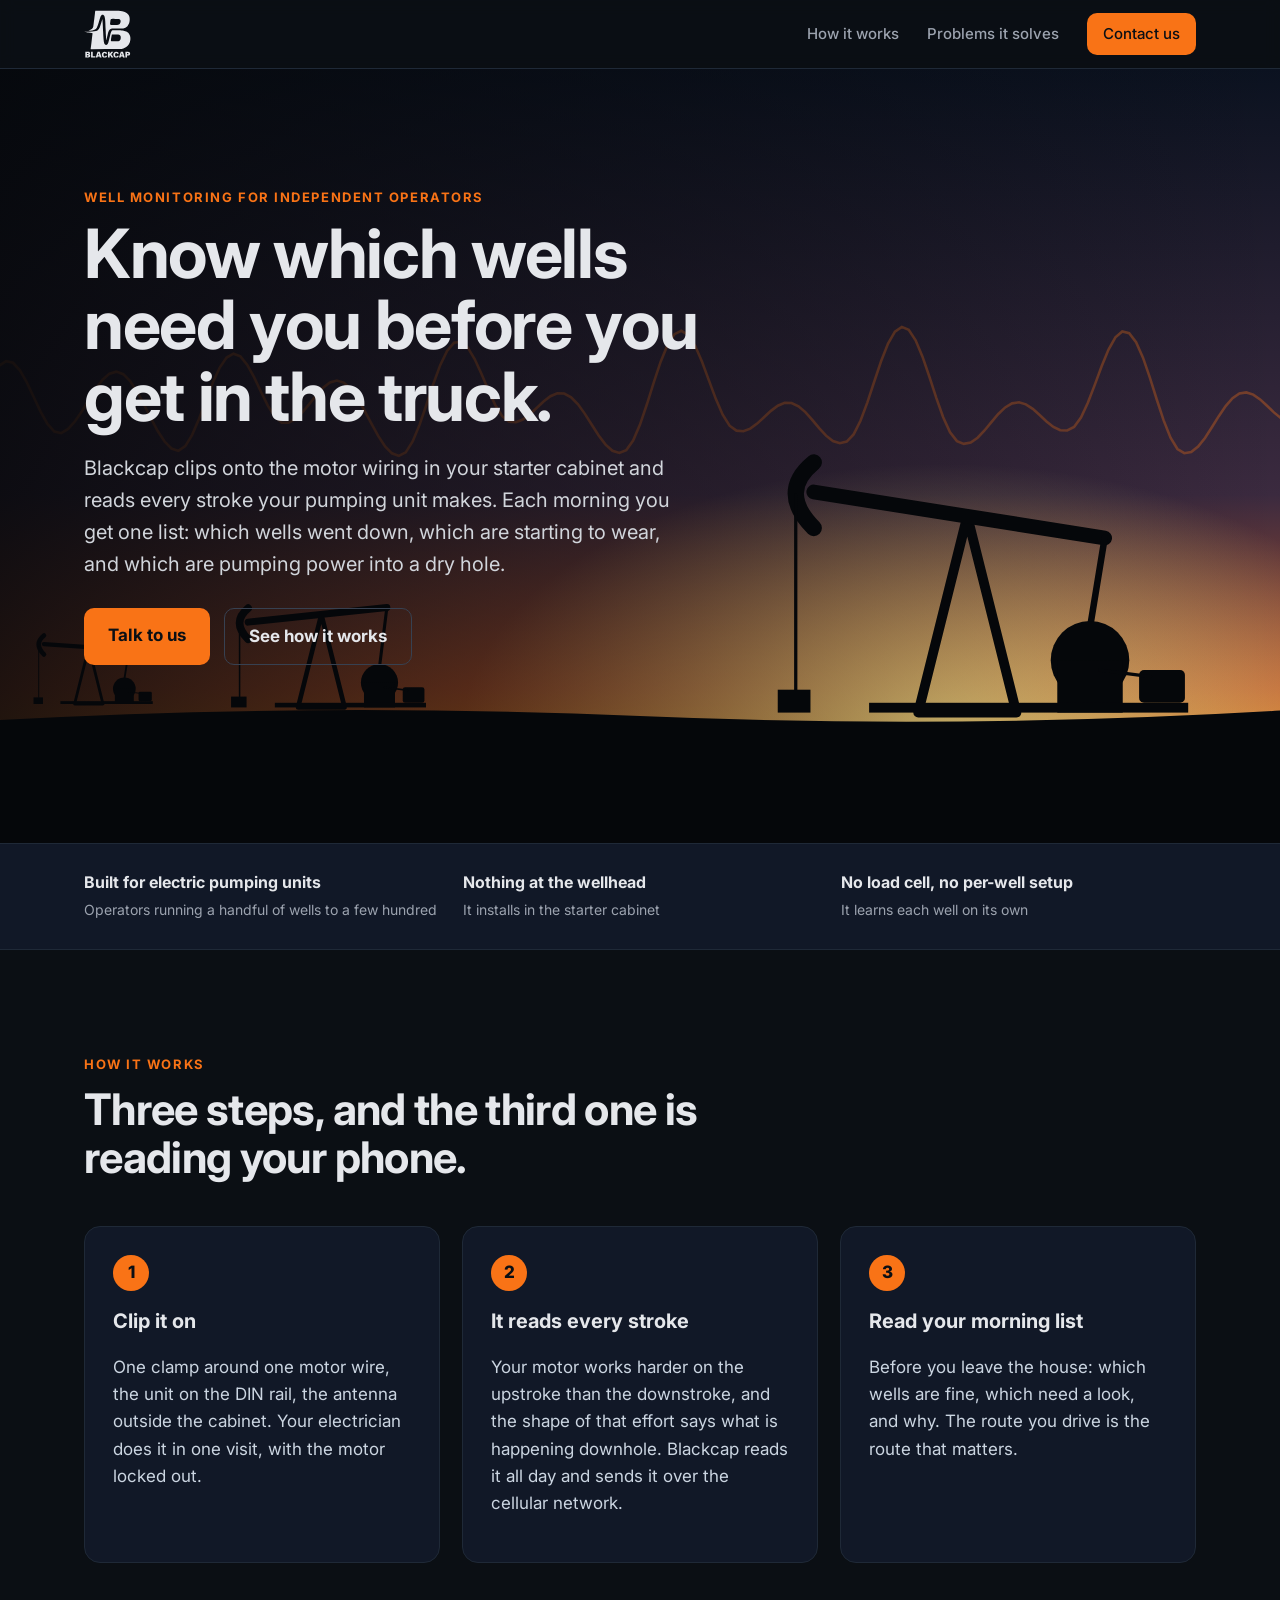
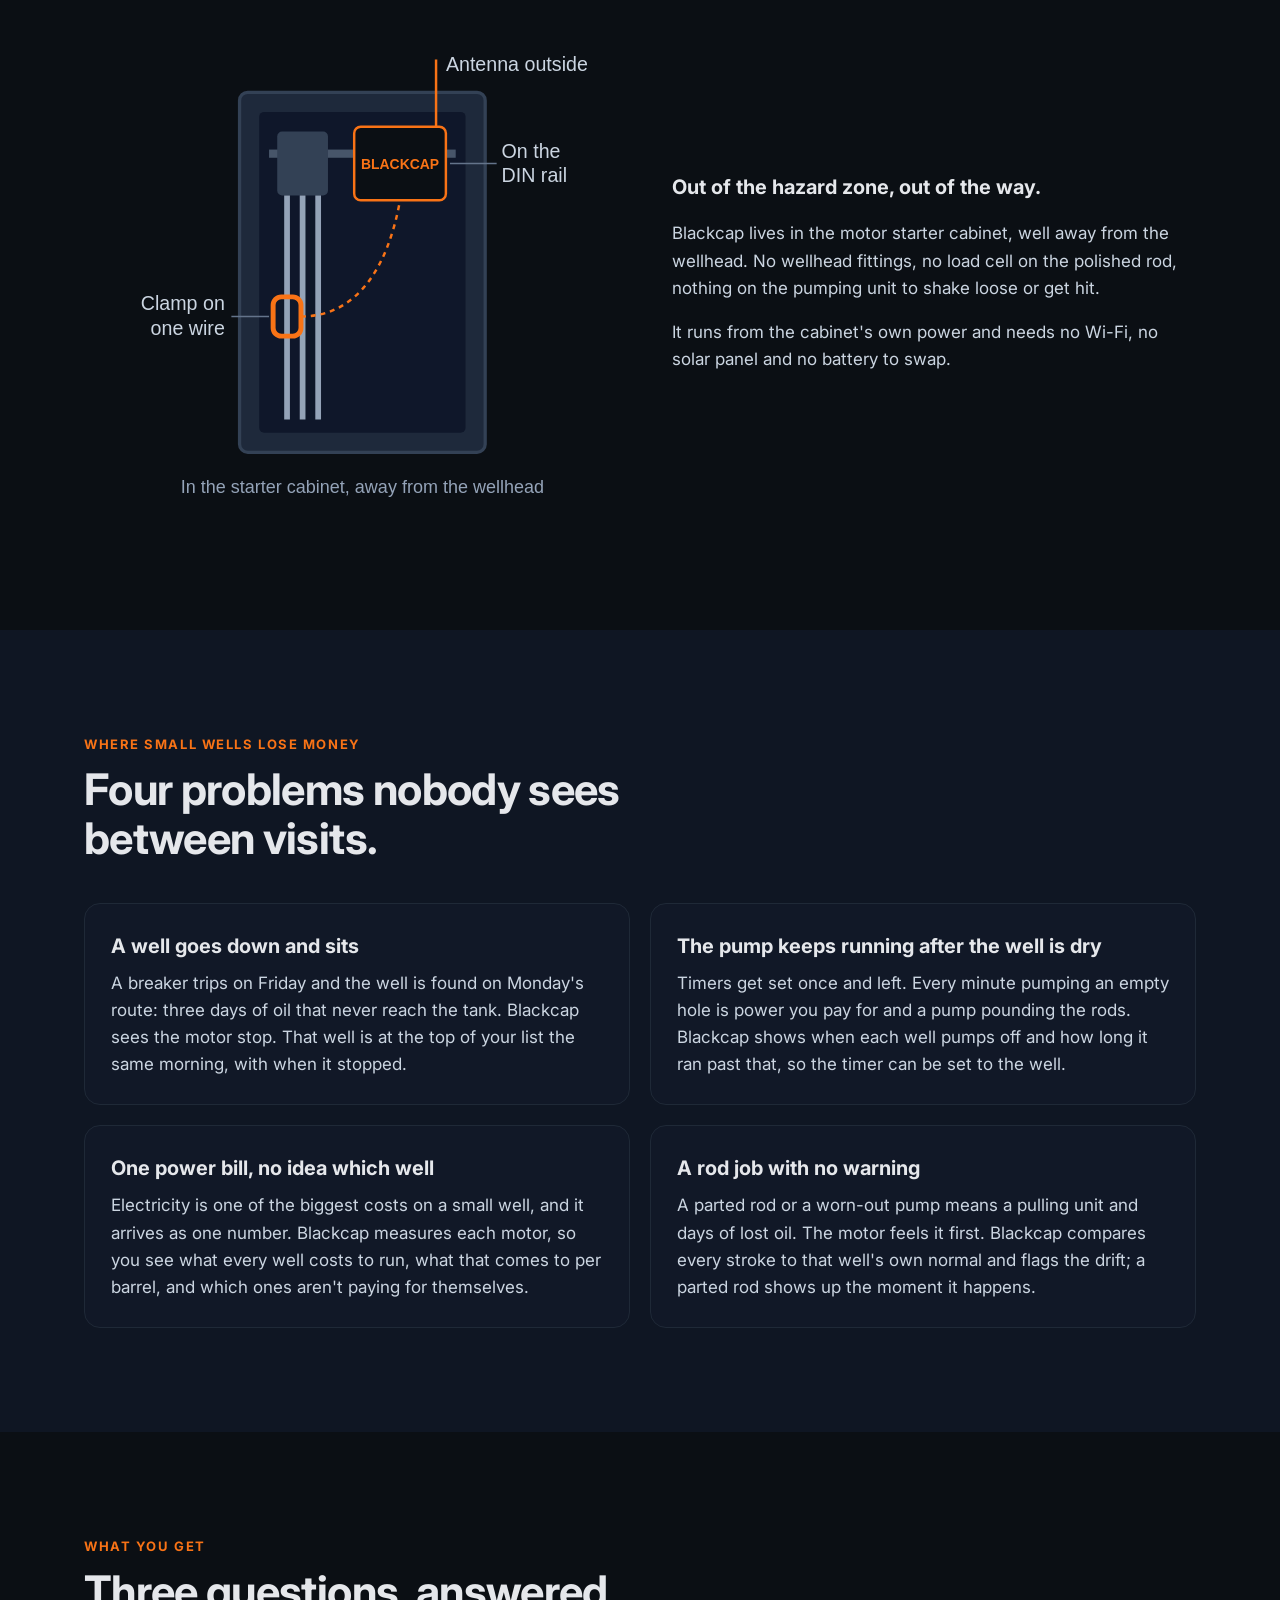
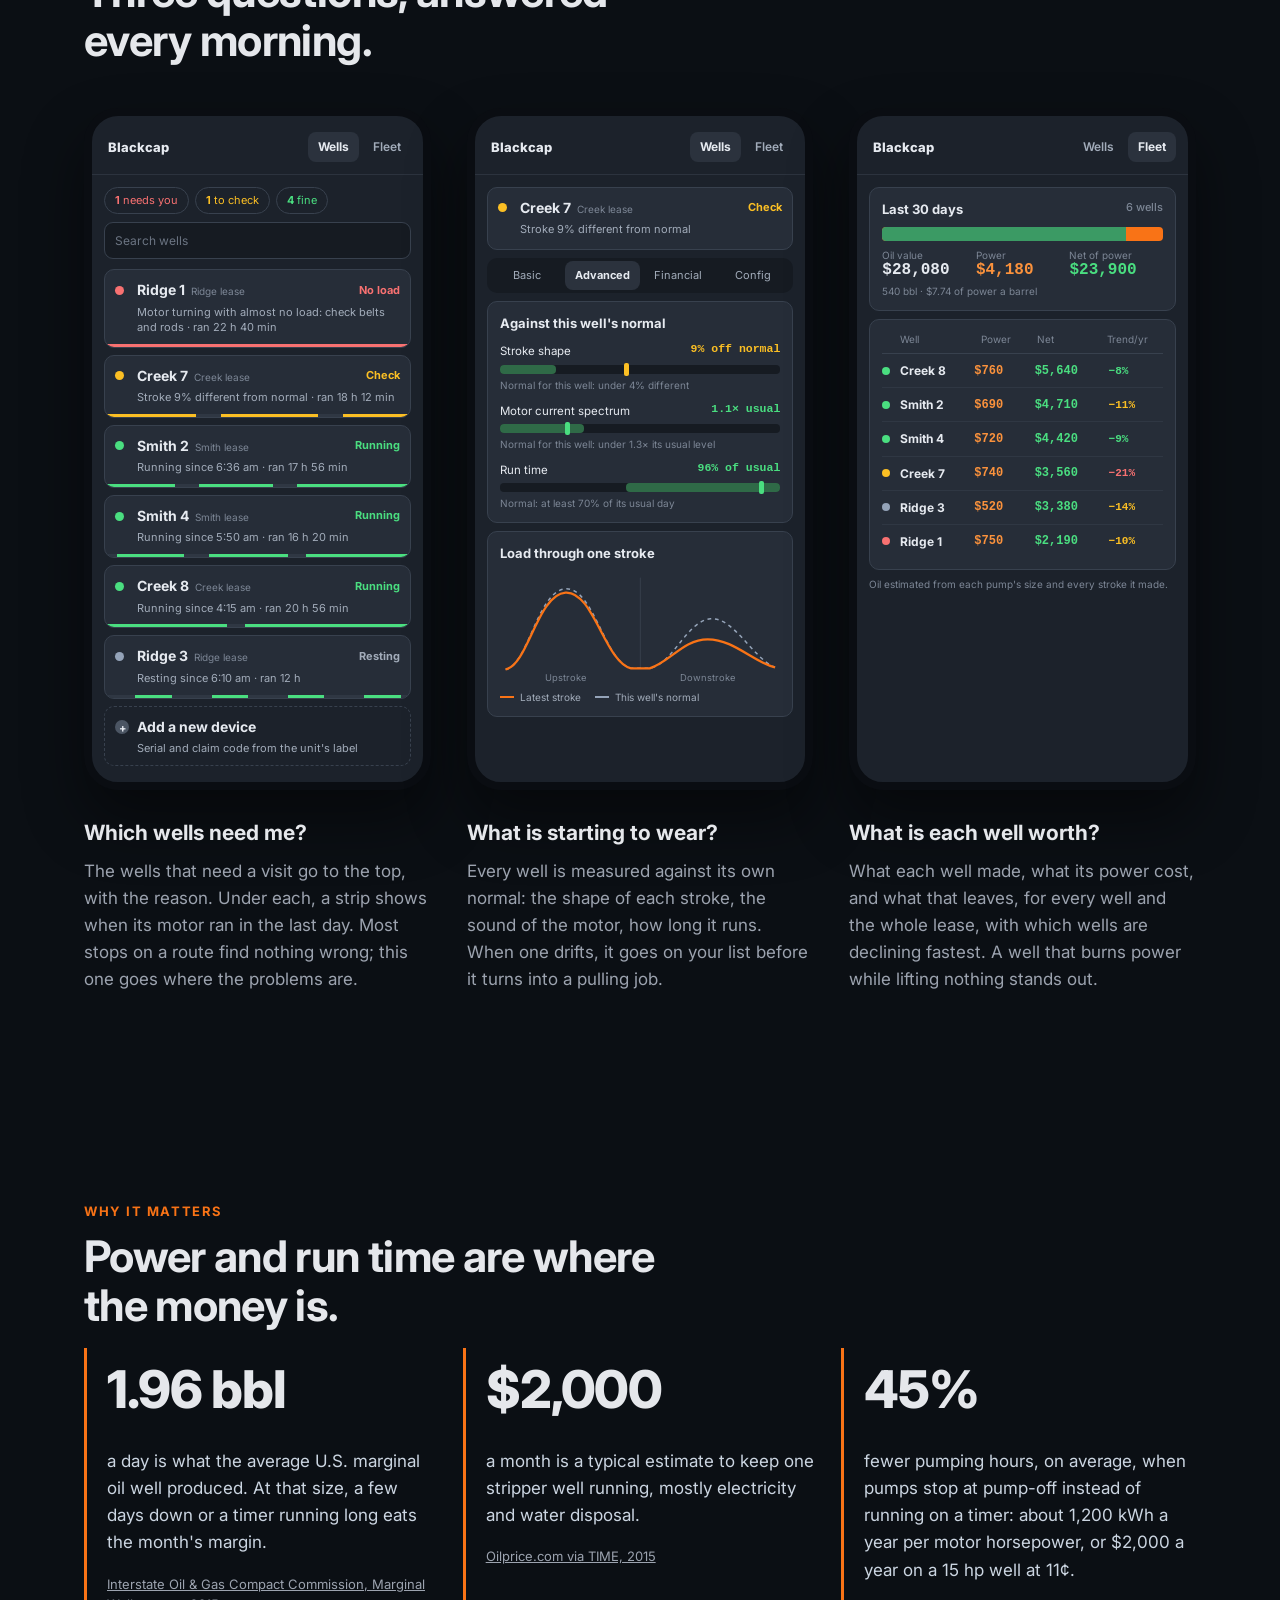
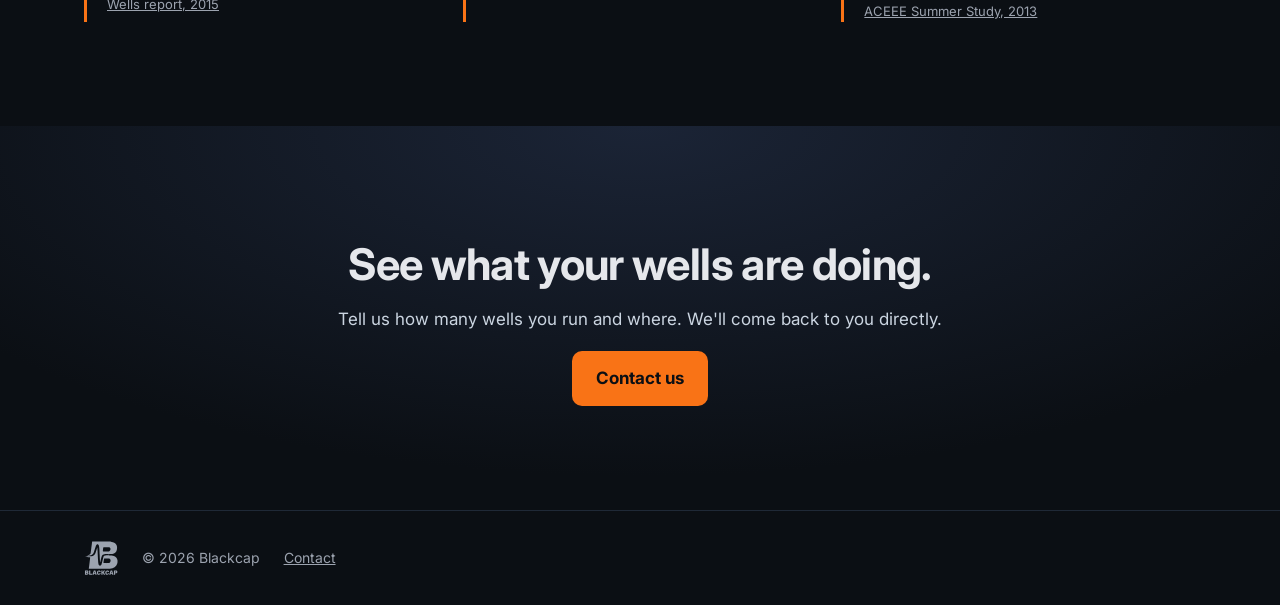
==== commit c47b55c0: "Statistics: pump-off run time and energy saving in one point; average marginal well's 1.96 barrels a" ====
--- a/index.html
+++ b/index.html
@@ -172,9 +172,9 @@
     <p class="eyebrow">Why it matters</p>
     <h2>Power and run time are where the money is.</h2>
     <div class="stat-grid">
+      <div class="stat"><span class="big">1.96 bbl</span><p>a day is what the average U.S. marginal oil well produced. At that size, a few days down or a timer running long eats the month's margin.</p><a class="src" href="https://oklahoma.gov/content/dam/ok/en/iogcc/documents/publications/marginalwell-2015.pdf">Interstate Oil &amp; Gas Compact Commission, Marginal Wells report, 2015</a></div>
       <div class="stat"><span class="big">$2,000</span><p>a month is a typical estimate to keep one stripper well running, mostly electricity and water disposal.</p><a class="src" href="https://time.com/4143227/low-oil-price-stripper-wells/">Oilprice.com via TIME, 2015</a></div>
-      <div class="stat"><span class="big">45%</span><p>fewer pumping hours, on average, when pumps stop at pump-off instead of running on a timer.</p><a class="src" href="https://www.aceee.org/files/proceedings/2013/data/papers/2_024.pdf">ACEEE Summer Study, 2013</a></div>
-      <div class="stat"><span class="big">1,200 kWh</span><p>a year saved for every horsepower of pumping motor by stopping at pump-off. On a 15 hp well at 11¢, about $2,000 a year.</p><a class="src" href="https://www.aceee.org/files/proceedings/2013/data/papers/2_024.pdf">ACEEE Summer Study, 2013</a></div>
+      <div class="stat"><span class="big">45%</span><p>fewer pumping hours, on average, when pumps stop at pump-off instead of running on a timer: about 1,200 kWh a year per motor horsepower, or $2,000 a year on a 15 hp well at 11¢.</p><a class="src" href="https://www.aceee.org/files/proceedings/2013/data/papers/2_024.pdf">ACEEE Summer Study, 2013</a></div>
     </div>
   </div>
 </section>
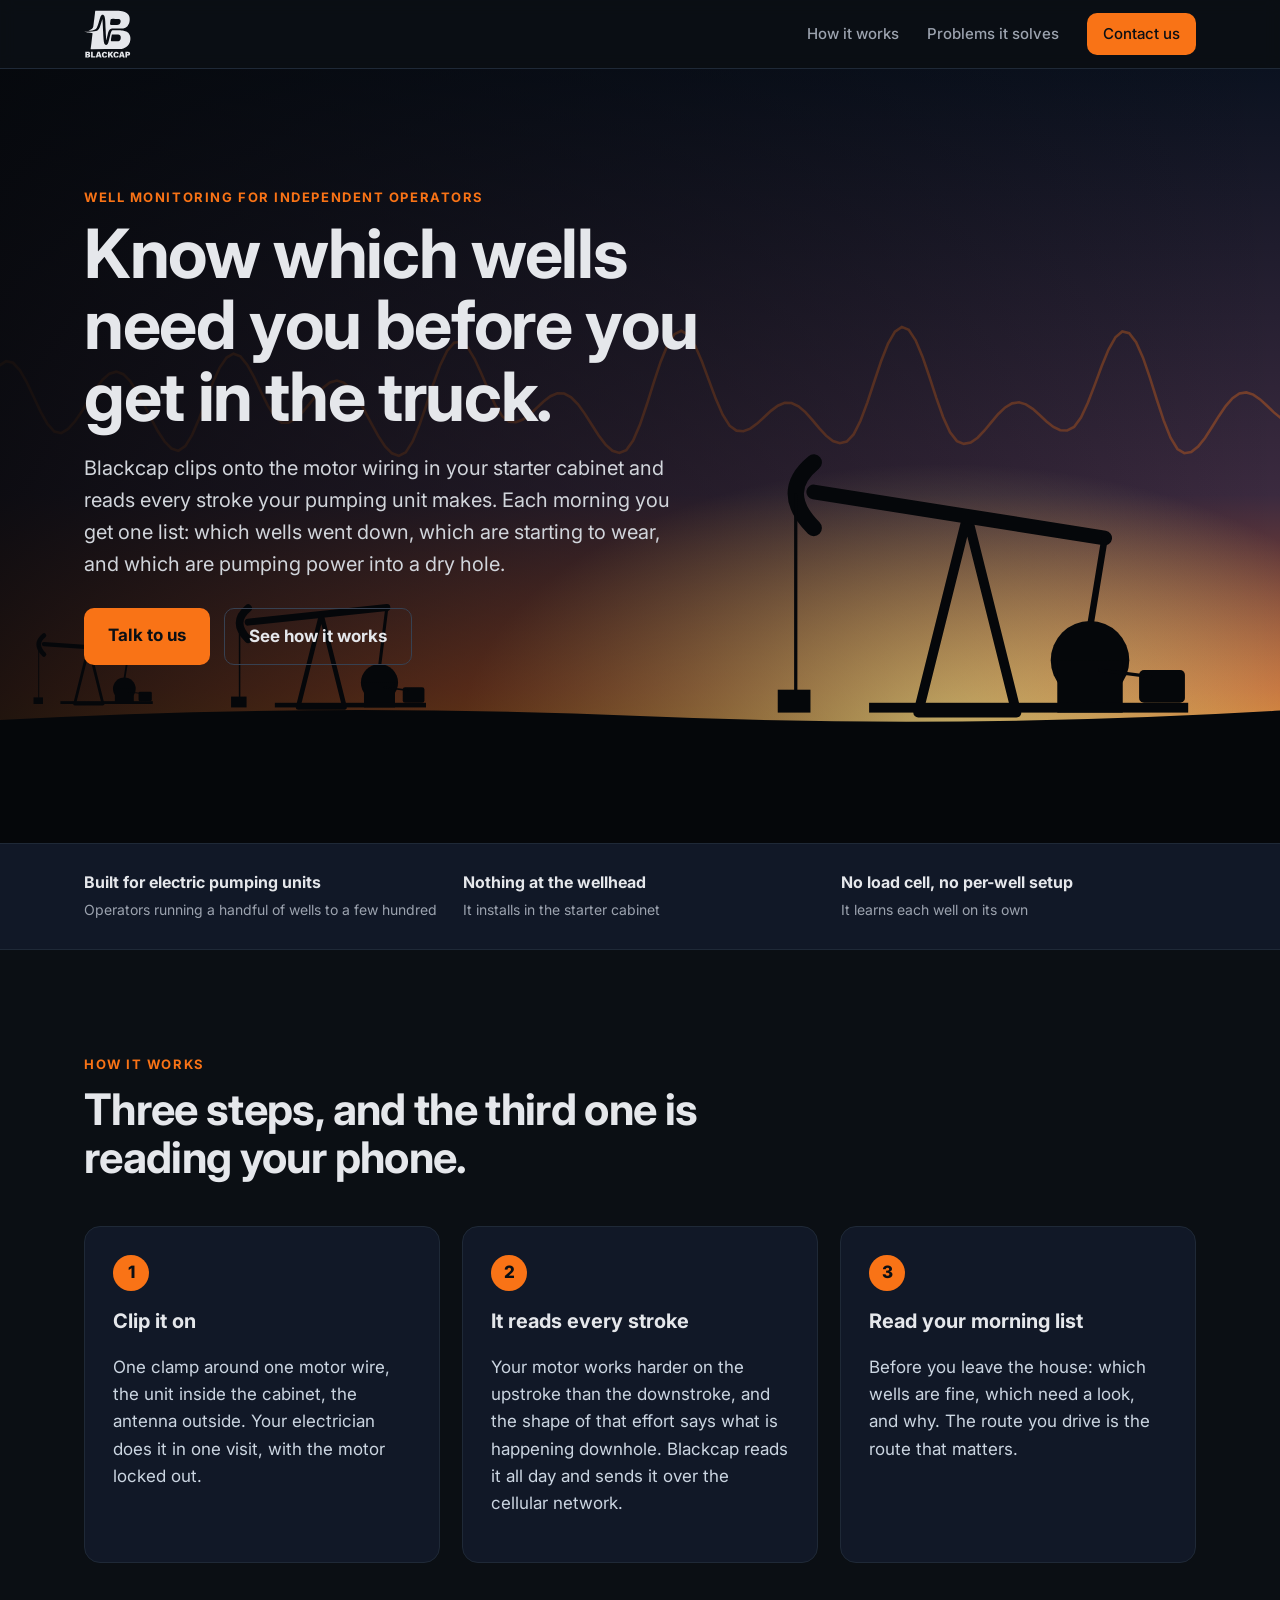
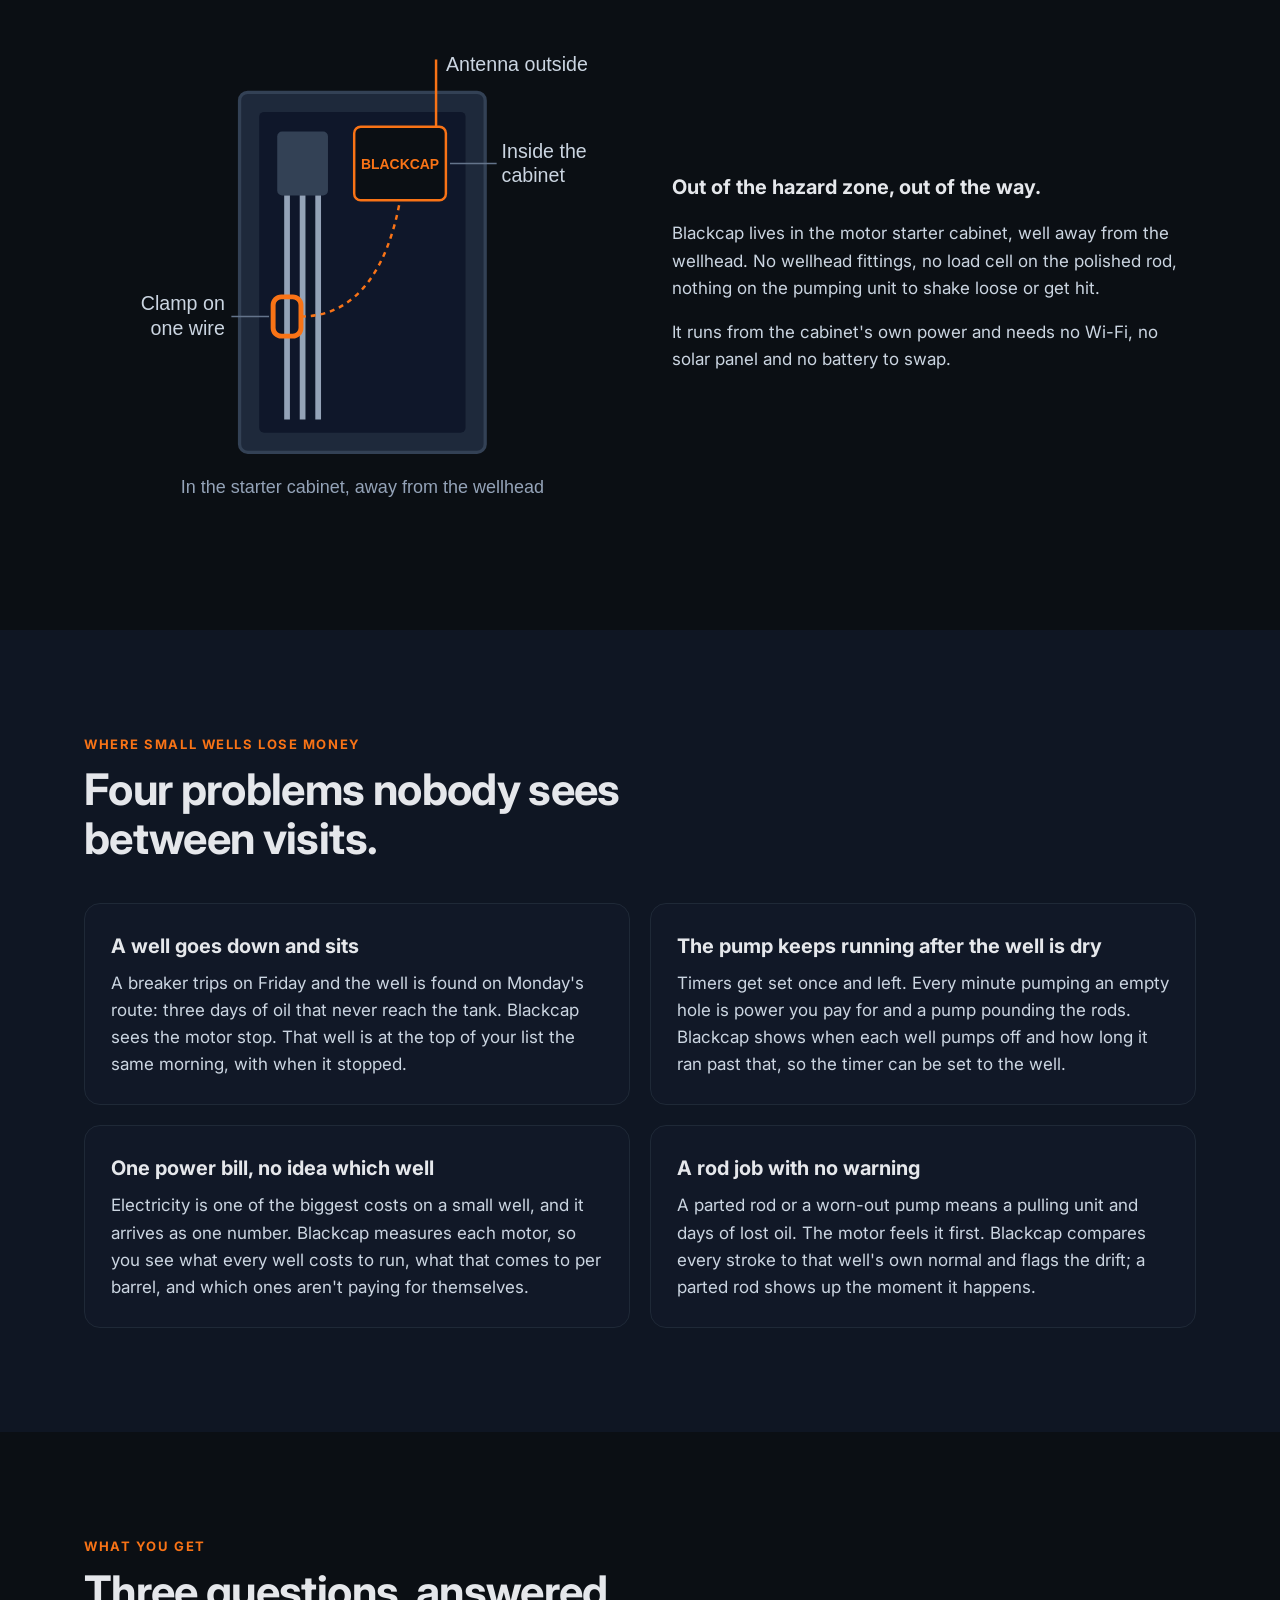
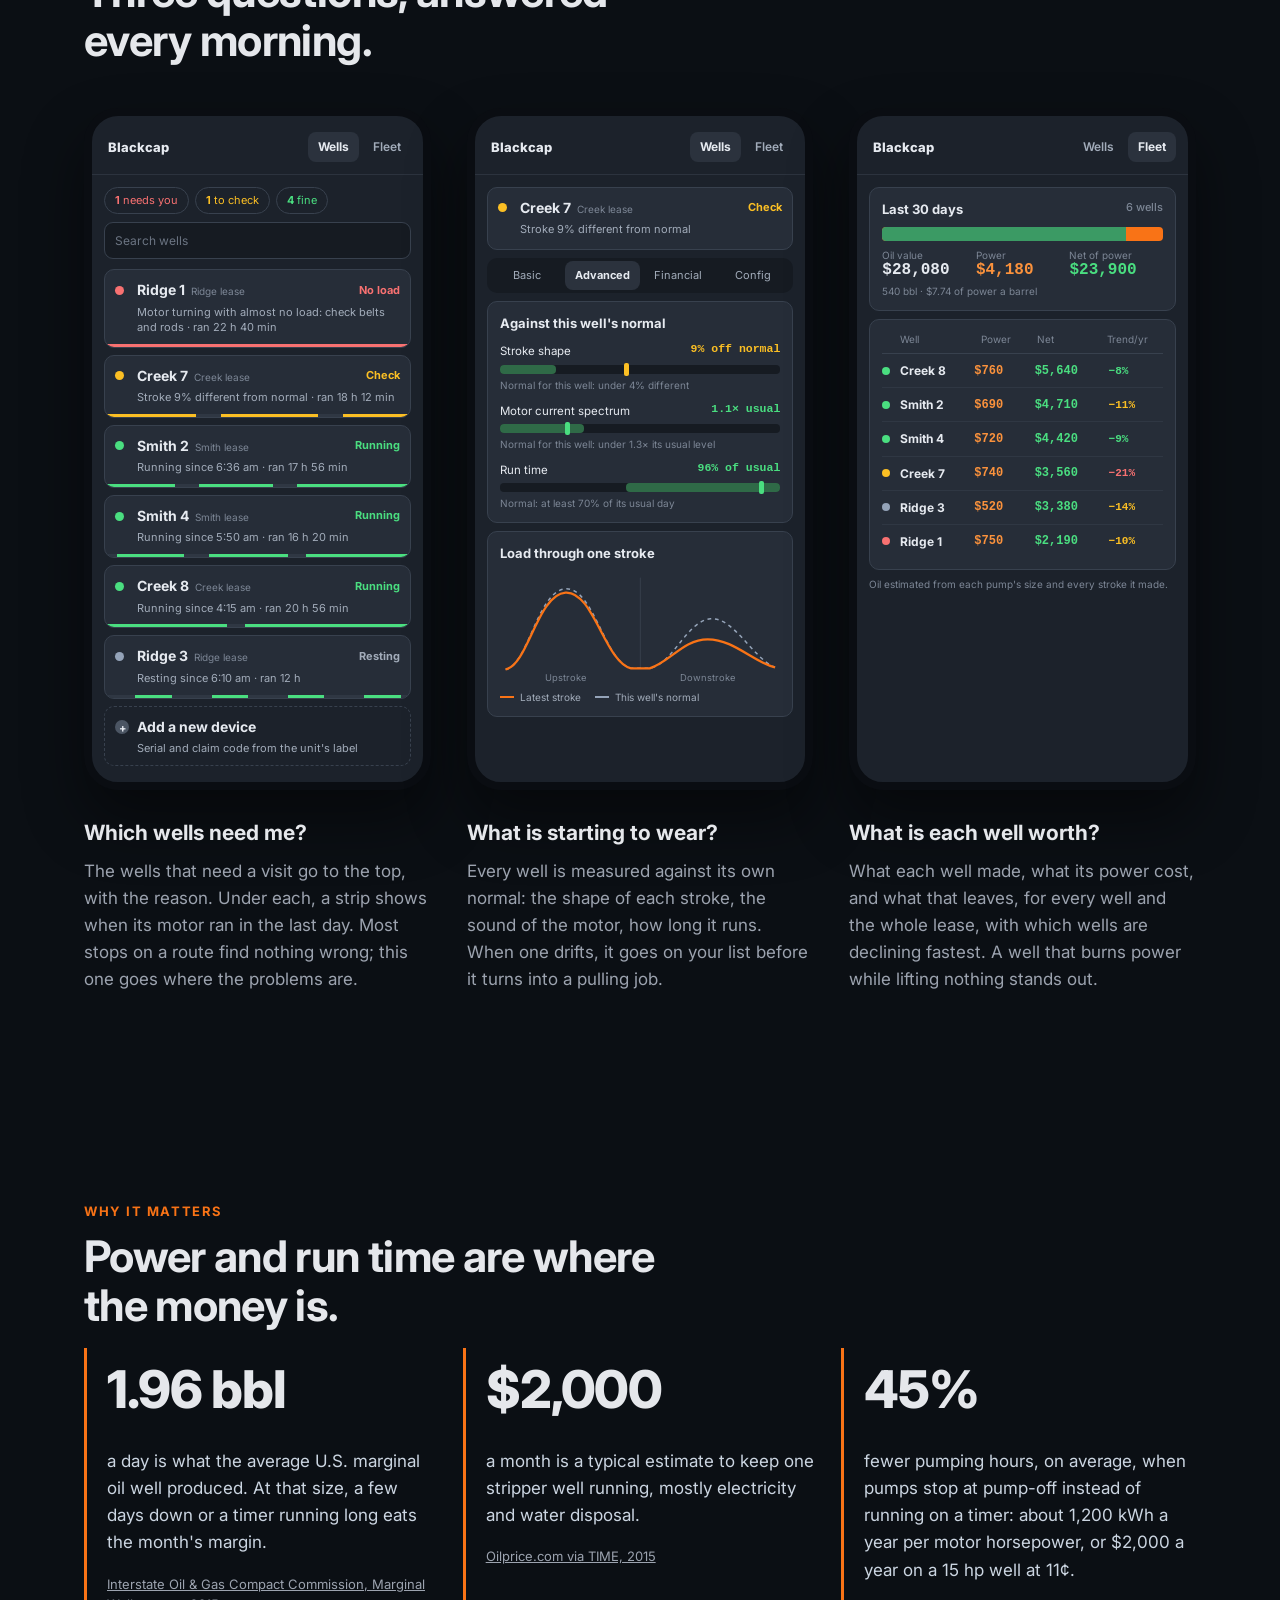
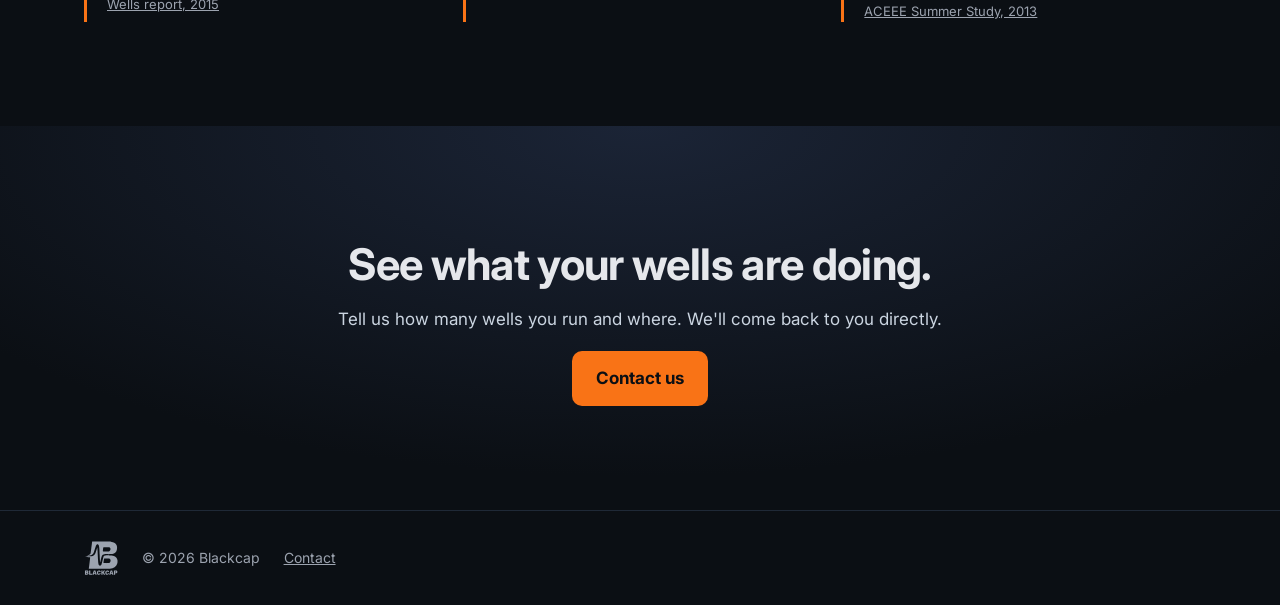
==== commit 73687481: "Install drawing and step 1: unit sits inside the cabinet, no DIN rail Co-Authored-By: Claude Opus 5." ====
--- a/index.html
+++ b/index.html
@@ -52,12 +52,12 @@
     <p class="eyebrow">How it works</p>
     <h2>Three steps, and the third one is reading your phone.</h2>
     <div class="steps">
-      <div class="step"><span class="num">1</span><h3>Clip it on</h3><p>One clamp around one motor wire, the unit on the DIN rail, the antenna outside the cabinet. Your electrician does it in one visit, with the motor locked out.</p></div>
+      <div class="step"><span class="num">1</span><h3>Clip it on</h3><p>One clamp around one motor wire, the unit inside the cabinet, the antenna outside. Your electrician does it in one visit, with the motor locked out.</p></div>
       <div class="step"><span class="num">2</span><h3>It reads every stroke</h3><p>Your motor works harder on the upstroke than the downstroke, and the shape of that effort says what is happening downhole. Blackcap reads it all day and sends it over the cellular network.</p></div>
       <div class="step"><span class="num">3</span><h3>Read your morning list</h3><p>Before you leave the house: which wells are fine, which need a look, and why. The route you drive is the route that matters.</p></div>
     </div>
     <div class="split">
-      <img src="img/cabinet.svg" alt="Drawing of a motor starter cabinet with the Blackcap unit on the DIN rail and a clamp on one motor wire">
+      <img src="img/cabinet.svg" alt="Drawing of a motor starter cabinet with the Blackcap unit inside and a clamp on one motor wire">
       <div>
         <h3>Out of the hazard zone, out of the way.</h3>
         <p>Blackcap lives in the motor starter cabinet, well away from the wellhead. No wellhead fittings, no load cell on the polished rod, nothing on the pumping unit to shake loose or get hit.</p>
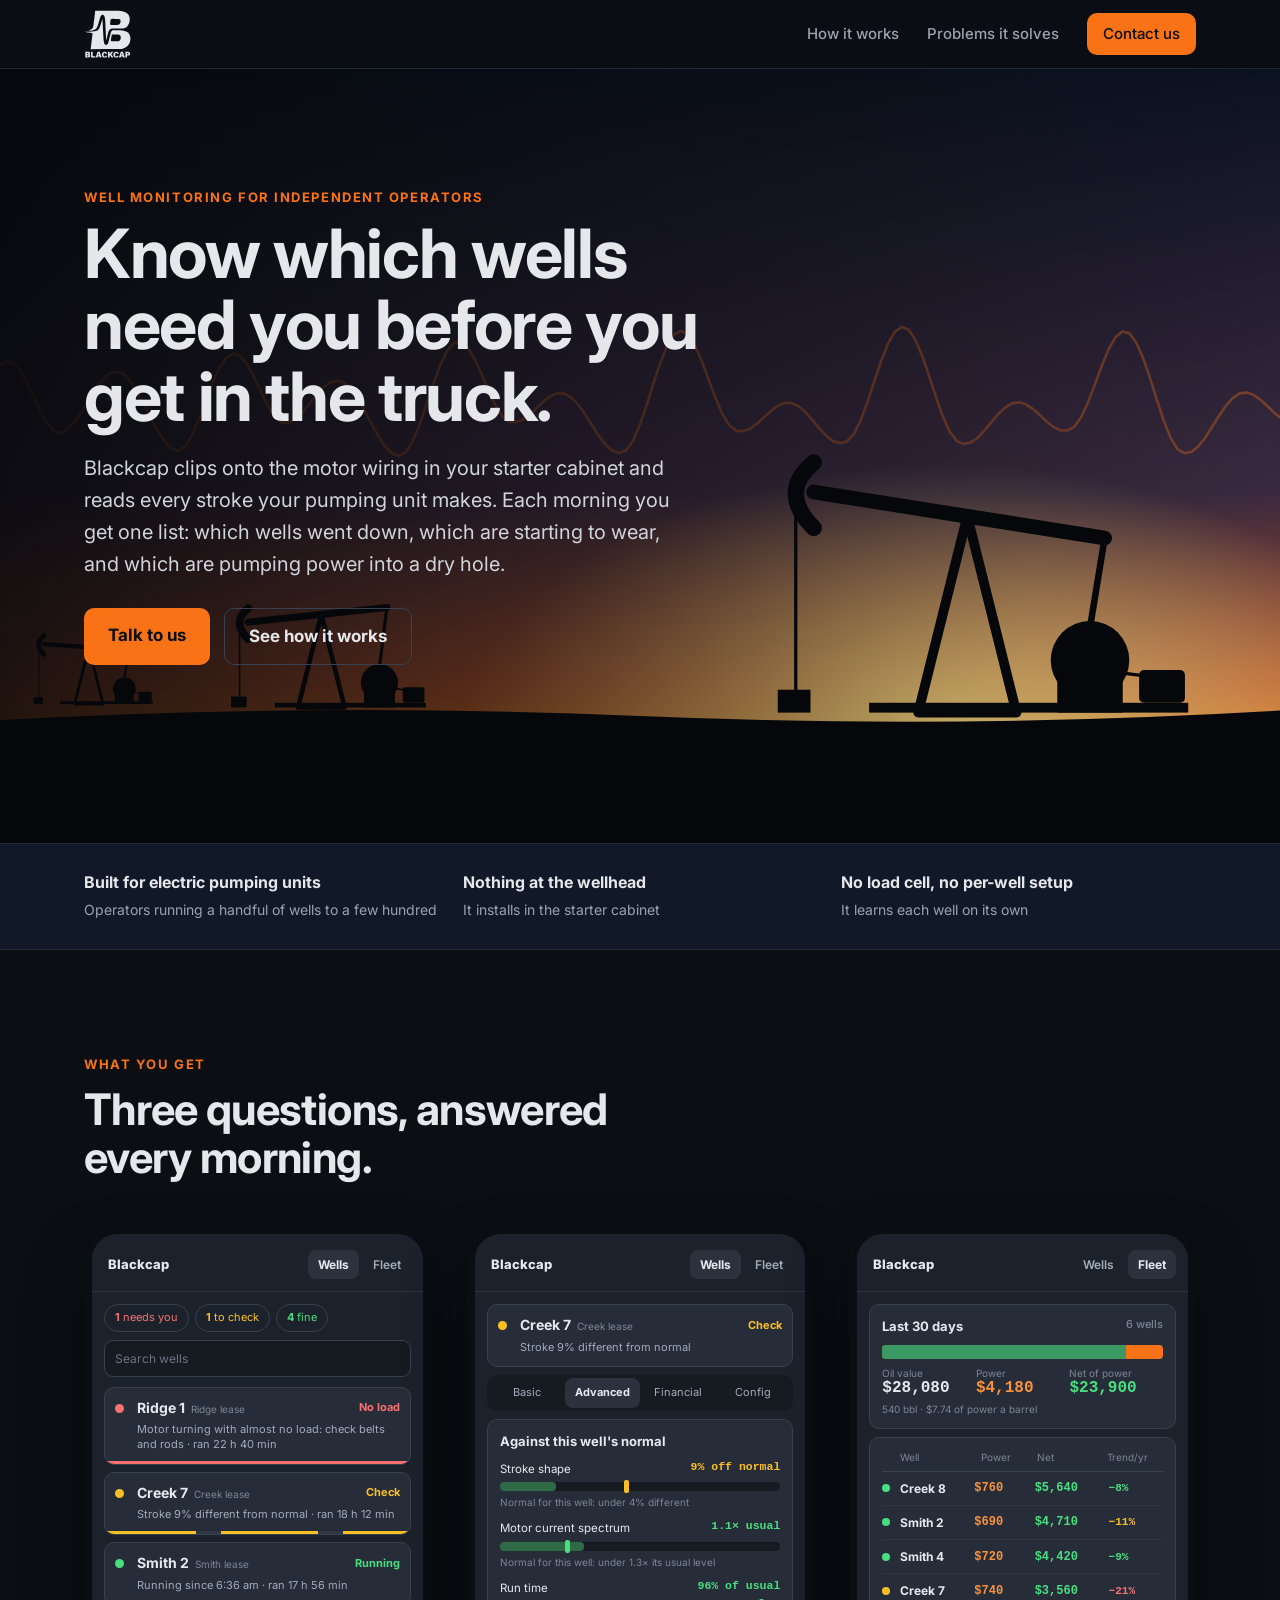
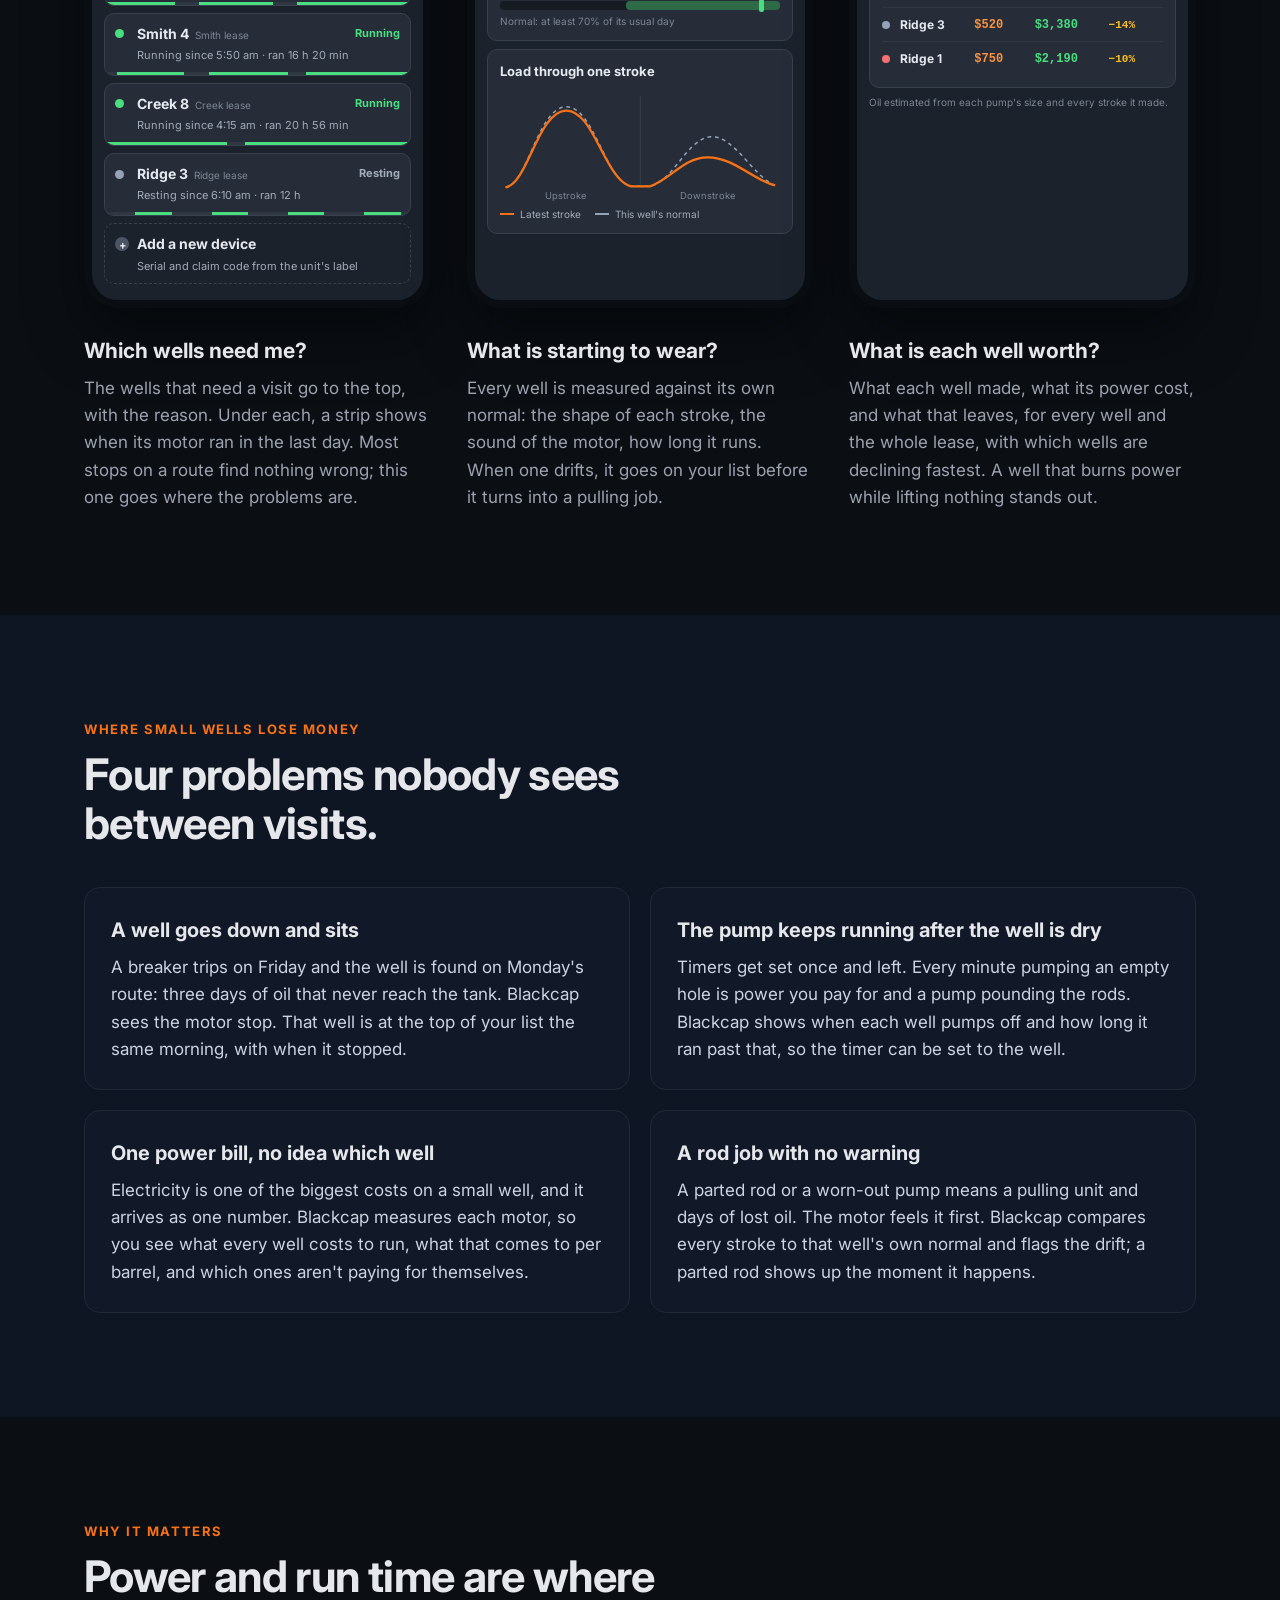
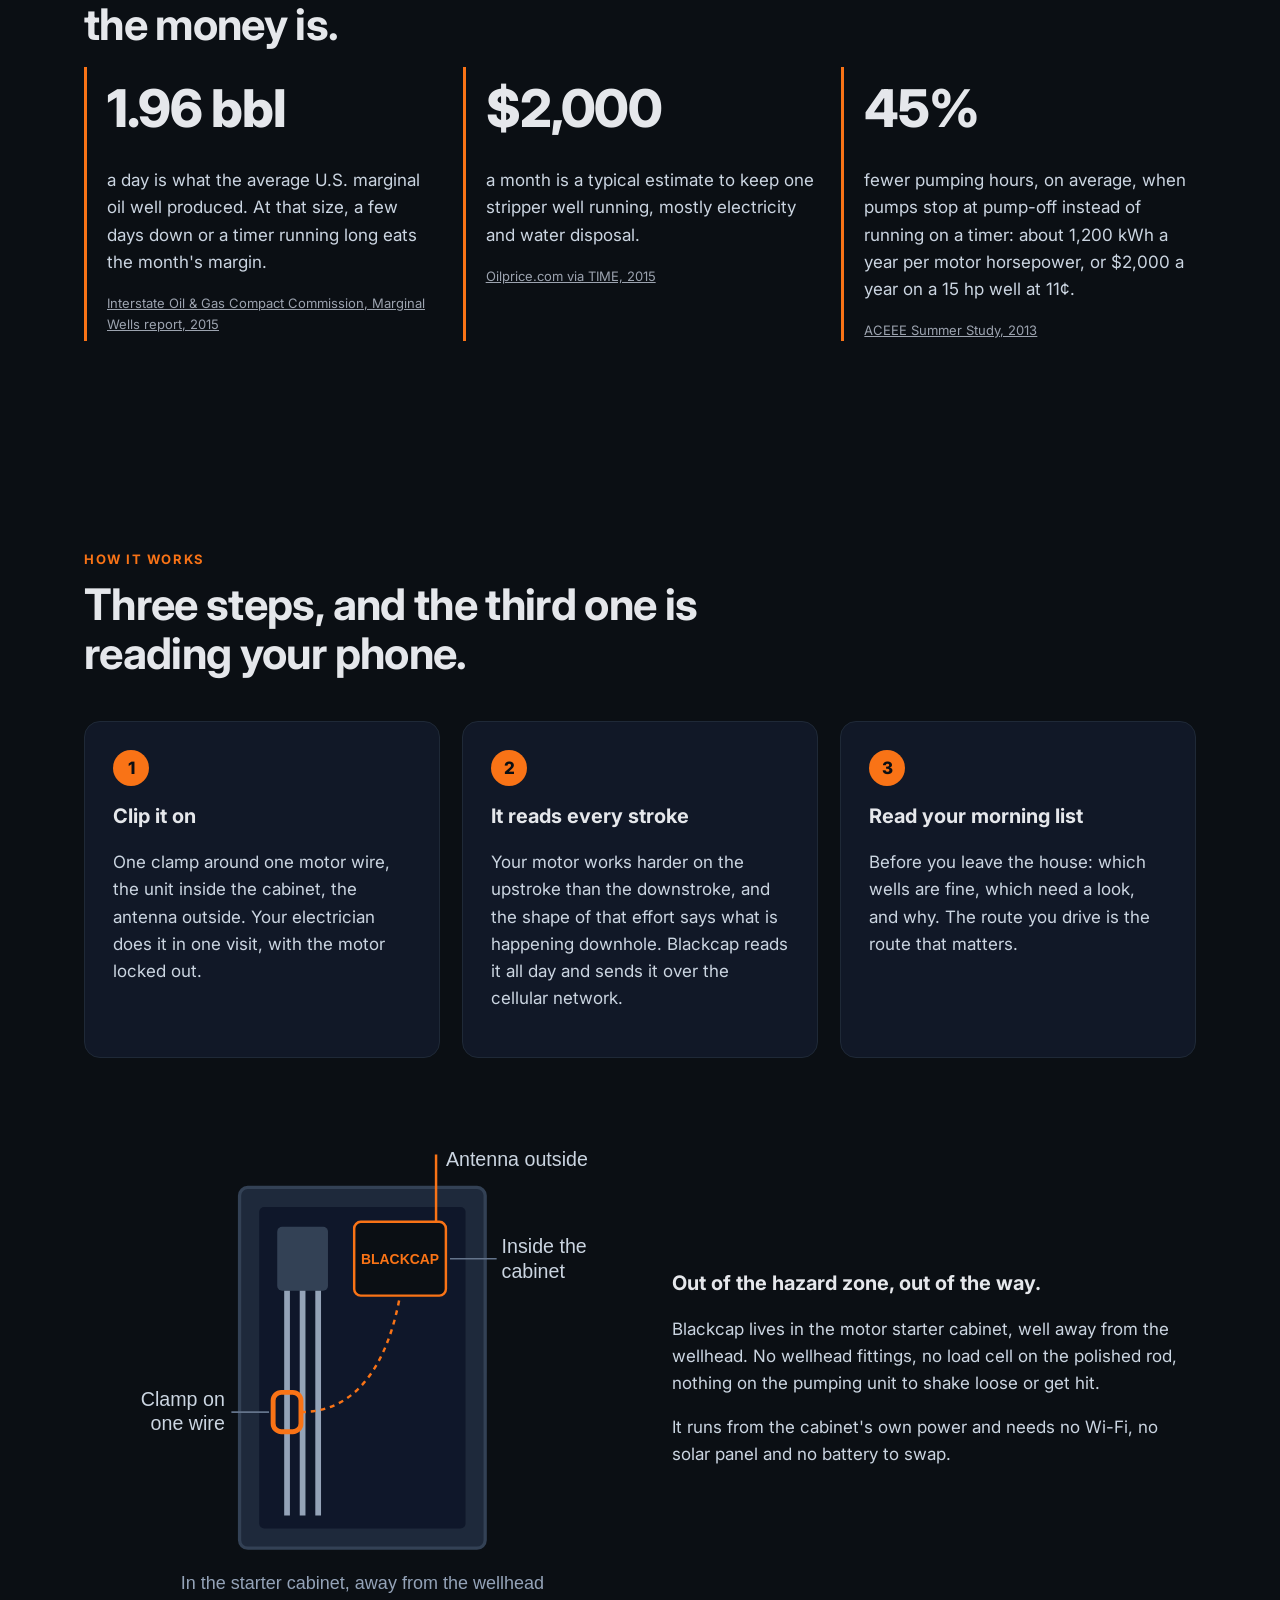
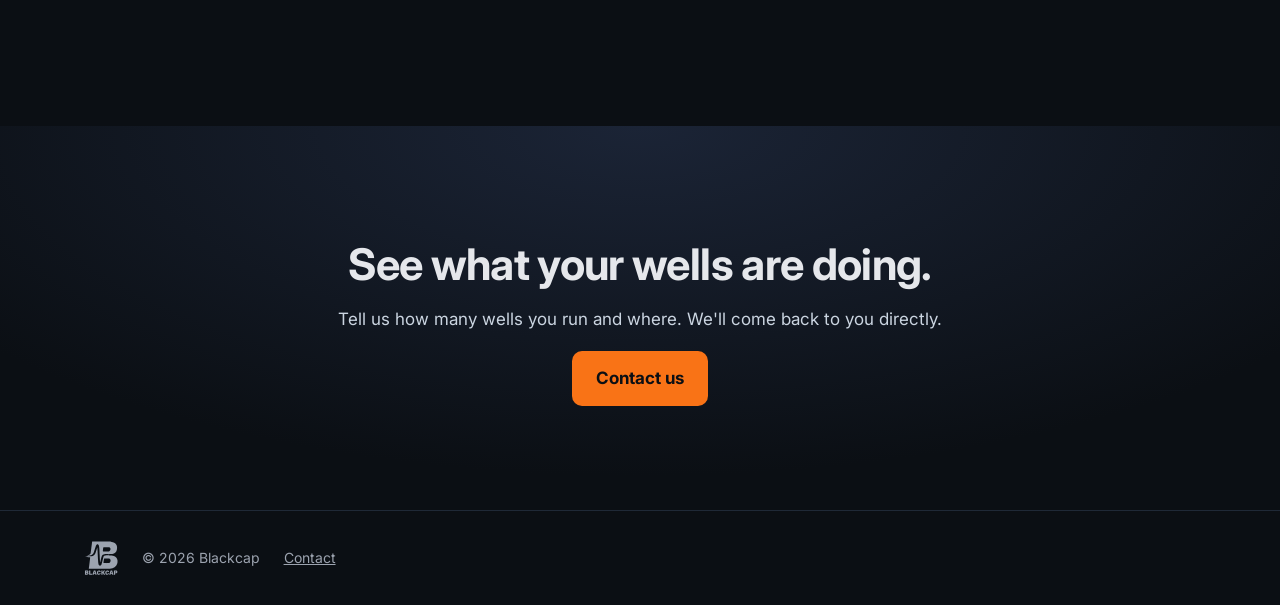
==== commit 48b53111: "Reorder the page: what you get right after the hero, then problems, figures, install Co-Authored-By:" ====
--- a/index.html
+++ b/index.html
@@ -44,39 +44,6 @@
     <div><strong>Built for electric pumping units</strong><span>Operators running a handful of wells to a few hundred</span></div>
     <div><strong>Nothing at the wellhead</strong><span>It installs in the starter cabinet</span></div>
     <div><strong>No load cell, no per-well setup</strong><span>It learns each well on its own</span></div>
-  </div>
-</section>
-
-<section id="how" class="section">
-  <div class="wrap">
-    <p class="eyebrow">How it works</p>
-    <h2>Three steps, and the third one is reading your phone.</h2>
-    <div class="steps">
-      <div class="step"><span class="num">1</span><h3>Clip it on</h3><p>One clamp around one motor wire, the unit inside the cabinet, the antenna outside. Your electrician does it in one visit, with the motor locked out.</p></div>
-      <div class="step"><span class="num">2</span><h3>It reads every stroke</h3><p>Your motor works harder on the upstroke than the downstroke, and the shape of that effort says what is happening downhole. Blackcap reads it all day and sends it over the cellular network.</p></div>
-      <div class="step"><span class="num">3</span><h3>Read your morning list</h3><p>Before you leave the house: which wells are fine, which need a look, and why. The route you drive is the route that matters.</p></div>
-    </div>
-    <div class="split">
-      <img src="img/cabinet.svg" alt="Drawing of a motor starter cabinet with the Blackcap unit inside and a clamp on one motor wire">
-      <div>
-        <h3>Out of the hazard zone, out of the way.</h3>
-        <p>Blackcap lives in the motor starter cabinet, well away from the wellhead. No wellhead fittings, no load cell on the polished rod, nothing on the pumping unit to shake loose or get hit.</p>
-        <p>It runs from the cabinet's own power and needs no Wi-Fi, no solar panel and no battery to swap.</p>
-      </div>
-    </div>
-  </div>
-</section>
-
-<section id="know" class="section alt">
-  <div class="wrap">
-    <p class="eyebrow">Where small wells lose money</p>
-    <h2>Four problems nobody sees between visits.</h2>
-    <div class="cards two">
-      <article class="card"><h3>A well goes down and sits</h3><p>A breaker trips on Friday and the well is found on Monday's route: three days of oil that never reach the tank. Blackcap sees the motor stop. That well is at the top of your list the same morning, with when it stopped.</p></article>
-      <article class="card"><h3>The pump keeps running after the well is dry</h3><p>Timers get set once and left. Every minute pumping an empty hole is power you pay for and a pump pounding the rods. Blackcap shows when each well pumps off and how long it ran past that, so the timer can be set to the well.</p></article>
-      <article class="card"><h3>One power bill, no idea which well</h3><p>Electricity is one of the biggest costs on a small well, and it arrives as one number. Blackcap measures each motor, so you see what every well costs to run, what that comes to per barrel, and which ones aren't paying for themselves.</p></article>
-      <article class="card"><h3>A rod job with no warning</h3><p>A parted rod or a worn-out pump means a pulling unit and days of lost oil. The motor feels it first. Blackcap compares every stroke to that well's own normal and flags the drift; a parted rod shows up the moment it happens.</p></article>
-    </div>
   </div>
 </section>
 
@@ -167,6 +134,19 @@
   </div>
 </section>
 
+<section id="know" class="section alt">
+  <div class="wrap">
+    <p class="eyebrow">Where small wells lose money</p>
+    <h2>Four problems nobody sees between visits.</h2>
+    <div class="cards two">
+      <article class="card"><h3>A well goes down and sits</h3><p>A breaker trips on Friday and the well is found on Monday's route: three days of oil that never reach the tank. Blackcap sees the motor stop. That well is at the top of your list the same morning, with when it stopped.</p></article>
+      <article class="card"><h3>The pump keeps running after the well is dry</h3><p>Timers get set once and left. Every minute pumping an empty hole is power you pay for and a pump pounding the rods. Blackcap shows when each well pumps off and how long it ran past that, so the timer can be set to the well.</p></article>
+      <article class="card"><h3>One power bill, no idea which well</h3><p>Electricity is one of the biggest costs on a small well, and it arrives as one number. Blackcap measures each motor, so you see what every well costs to run, what that comes to per barrel, and which ones aren't paying for themselves.</p></article>
+      <article class="card"><h3>A rod job with no warning</h3><p>A parted rod or a worn-out pump means a pulling unit and days of lost oil. The motor feels it first. Blackcap compares every stroke to that well's own normal and flags the drift; a parted rod shows up the moment it happens.</p></article>
+    </div>
+  </div>
+</section>
+
 <section class="section stats">
   <div class="wrap">
     <p class="eyebrow">Why it matters</p>
@@ -179,6 +159,26 @@
   </div>
 </section>
 
+<section id="how" class="section">
+  <div class="wrap">
+    <p class="eyebrow">How it works</p>
+    <h2>Three steps, and the third one is reading your phone.</h2>
+    <div class="steps">
+      <div class="step"><span class="num">1</span><h3>Clip it on</h3><p>One clamp around one motor wire, the unit inside the cabinet, the antenna outside. Your electrician does it in one visit, with the motor locked out.</p></div>
+      <div class="step"><span class="num">2</span><h3>It reads every stroke</h3><p>Your motor works harder on the upstroke than the downstroke, and the shape of that effort says what is happening downhole. Blackcap reads it all day and sends it over the cellular network.</p></div>
+      <div class="step"><span class="num">3</span><h3>Read your morning list</h3><p>Before you leave the house: which wells are fine, which need a look, and why. The route you drive is the route that matters.</p></div>
+    </div>
+    <div class="split">
+      <img src="img/cabinet.svg" alt="Drawing of a motor starter cabinet with the Blackcap unit inside and a clamp on one motor wire">
+      <div>
+        <h3>Out of the hazard zone, out of the way.</h3>
+        <p>Blackcap lives in the motor starter cabinet, well away from the wellhead. No wellhead fittings, no load cell on the polished rod, nothing on the pumping unit to shake loose or get hit.</p>
+        <p>It runs from the cabinet's own power and needs no Wi-Fi, no solar panel and no battery to swap.</p>
+      </div>
+    </div>
+  </div>
+</section>
+
 <section class="section cta">
   <div class="wrap cta-in">
     <h2>See what your wells are doing.</h2>
